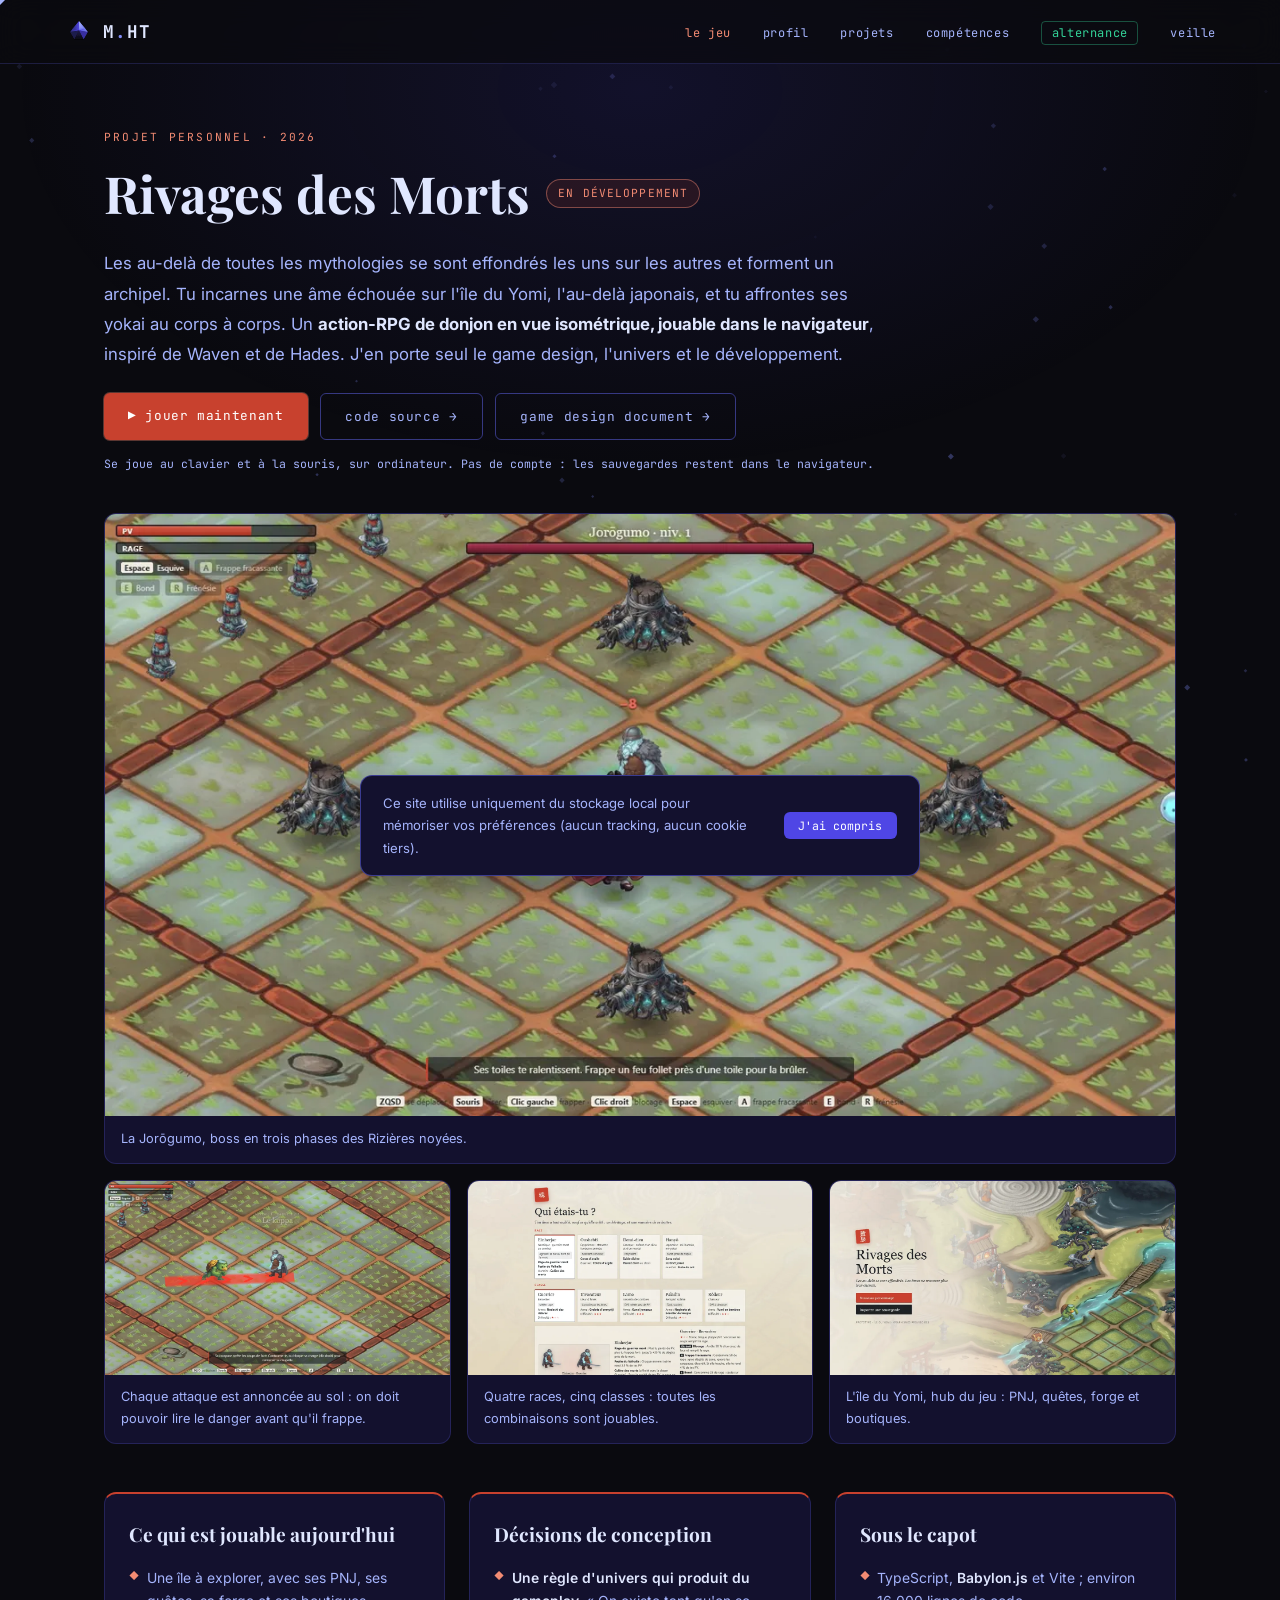
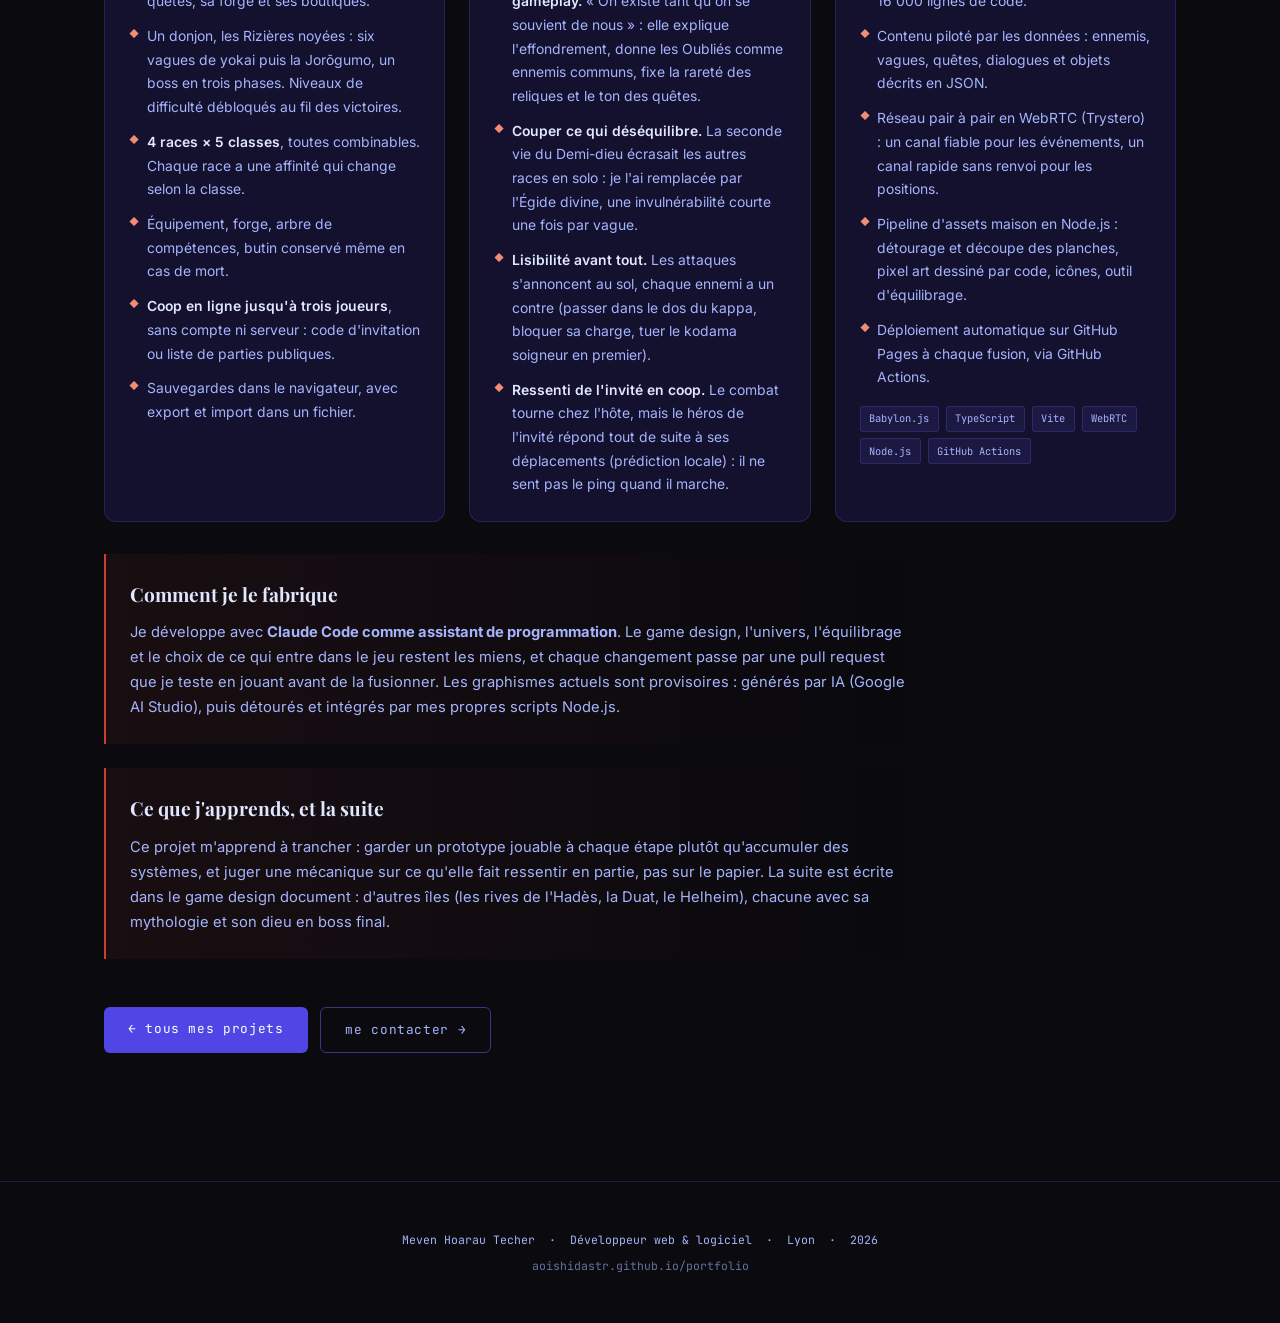
==== rivages.html @ a1e39b10 "design: retour au design d'origine, projets à égalité, page dédiée au jeu - Restauration du thème in" ====
<!DOCTYPE html>
<html lang="fr">
<head>
  <meta charset="UTF-8">
  <meta name="viewport" content="width=device-width, initial-scale=1.0">
  <title>Rivages des Morts — Meven Hoarau Techer</title>
  <meta name="description" content="Rivages des Morts : action-RPG de donjon en vue isométrique, jouable dans le navigateur avec coop en ligne à trois. Game design, univers et développement par Meven Hoarau Techer (Babylon.js, TypeScript).">
  <meta name="theme-color" content="#0a0a0f">

  <!-- Open Graph / aperçu de partage -->
  <meta property="og:type" content="website">
  <meta property="og:locale" content="fr_FR">
  <meta property="og:site_name" content="Meven Hoarau Techer">
  <meta property="og:title" content="Rivages des Morts — action-RPG jouable dans le navigateur">
  <meta property="og:description" content="Action-RPG de donjon isométrique en Babylon.js, avec coop en ligne à trois. Jouable gratuitement dans le navigateur.">
  <meta property="og:url" content="https://aoishidastr.github.io/portfolio/rivages.html">
  <meta property="og:image" content="https://aoishidastr.github.io/portfolio/img/og-rivages.jpg">
  <meta property="og:image:width" content="1200">
  <meta property="og:image:height" content="630">
  <meta property="og:image:alt" content="Combat contre la Jorōgumo, boss de Rivages des Morts, dans une rizière en vue isométrique">
  <meta name="twitter:card" content="summary_large_image">

  <link rel="preconnect" href="https://fonts.googleapis.com">
  <link rel="preconnect" href="https://fonts.gstatic.com" crossorigin>
  <link href="https://fonts.googleapis.com/css2?family=Playfair+Display:wght@700;900&family=Inter:wght@300;400;500;600&family=JetBrains+Mono:wght@400;700&display=swap" rel="stylesheet">
  <link rel="stylesheet" href="style.css">
</head>
<body>

  <a class="skip-link" href="#main">Aller au contenu</a>

  <!-- ── Curseur personnalisé ── -->
  <div class="cursor" id="cursor" aria-hidden="true"></div>
  <div class="cursor-halo" id="cursor-halo" aria-hidden="true"></div>

  <!-- ── Canvas particules ── -->
  <canvas id="canvas-bg" aria-hidden="true"></canvas>

  <!-- ── Lumière ambiante scroll ── -->
  <div class="ambient-light" id="ambient-light" aria-hidden="true"></div>

  <!-- ── Barre de progression ── -->
  <div class="progress-bar" id="progress-bar" role="progressbar" aria-label="Progression de lecture" aria-valuenow="0" aria-valuemin="0" aria-valuemax="100"></div>

  <!-- ── Navigation principale ── -->
  <header class="nav" id="nav">
    <a class="nav-logo" href="index.html#hero" aria-label="Accueil — Meven Hoarau Techer">
      <span class="nav-logo-gem">
        <svg id="nav-gem-svg" viewBox="0 0 200 200" aria-hidden="true">
          <defs>
            <linearGradient id="ngT" x1="0" y1="0" x2="0" y2="1"><stop offset="0%" stop-color="#a5b4fc"/><stop offset="100%" stop-color="#6366f1"/></linearGradient>
            <linearGradient id="ngL" x1="0" y1="0" x2="1" y2="0"><stop offset="0%" stop-color="#312e81"/><stop offset="100%" stop-color="#4f46e5"/></linearGradient>
            <linearGradient id="ngR" x1="0" y1="0" x2="1" y2="0"><stop offset="0%" stop-color="#4f46e5"/><stop offset="100%" stop-color="#818cf8"/></linearGradient>
            <linearGradient id="ngB" x1="0" y1="0" x2="0" y2="1"><stop offset="0%" stop-color="#1e1b4b"/><stop offset="100%" stop-color="#0a0a0f"/></linearGradient>
            <filter id="ngGlow"><feGaussianBlur stdDeviation="5" result="b"/><feMerge><feMergeNode in="b"/><feMergeNode in="SourceGraphic"/></feMerge></filter>
          </defs>
          <!-- particules d'éclat au clic -->
          <g id="nav-gem-burst" opacity="0"></g>
          <!-- gemme (Crystal Gem — option D) -->
          <g id="nav-gem" filter="url(#ngGlow)" style="transform-origin:100px 100px">
            <polygon points="100,28 142,78 100,90"   fill="url(#ngT)" opacity="0.95"/>
            <polygon points="100,28  58,78 100,90"   fill="url(#ngL)" opacity="0.9"/>
            <polygon points="142,78 158,100 100,90"  fill="url(#ngR)" opacity="0.85"/>
            <polygon points=" 58,78  42,100 100,90"  fill="url(#ngL)" opacity="0.8"/>
            <polygon points="100,90 158,100 130,148" fill="#3730a3" opacity="0.9"/>
            <polygon points="100,90  42,100  70,148" fill="#1e1b4b" opacity="0.9"/>
            <polygon points="100,90 130,148  70,148" fill="url(#ngB)"/>
            <polygon points="100,38 130,72 100,80"   fill="rgba(255,255,255,.12)"/>
          </g>
        </svg>
      </span>
      <span class="nav-logo-text">M<span>.</span>HT</span>
    </a>
    <ul class="nav-links">
      <li class="nav-keep-sm"><a class="nav-game" href="rivages.html" aria-current="page">le jeu</a></li>
      <li><a href="index.html#presentation">profil</a></li>
      <li class="nav-keep-sm"><a href="index.html#projets">projets</a></li>
      <li><a href="index.html#competences">compétences</a></li>
      <li class="nav-keep-sm"><a class="nav-cta" href="index.html#contact">alternance</a></li>
      <li><a href="veille.html">veille</a></li>
    </ul>
  </header>

  <main id="main">

    <section class="section fade-in" id="jeu" aria-labelledby="rivages-title">
      <div class="chapter-eyebrow chapter-eyebrow--torii">Projet personnel · 2026</div>
      <div class="rivages-head">
        <h1 class="section-title" id="rivages-title">Rivages des Morts</h1>
        <span class="status-badge">en développement</span>
      </div>
      <p class="rivages-pitch">
        Les au-delà de toutes les mythologies se sont effondrés les uns sur les autres et forment un archipel.
        Tu incarnes une âme échouée sur l'île du Yomi, l'au-delà japonais, et tu affrontes ses yokai
        au corps à corps. Un <strong>action-RPG de donjon en vue isométrique, jouable dans le navigateur</strong>,
        inspiré de Waven et de Hades. J'en porte seul le game design, l'univers et le développement.
      </p>

      <div class="rivages-actions">
        <a class="btn-game" href="https://aoishidastr.github.io/rivages-des-morts/" target="_blank" rel="noopener">▶ jouer maintenant<span class="sr-only"> (nouvel onglet)</span></a>
        <a class="btn-secondary" href="https://github.com/AoiShidaStr/rivages-des-morts" target="_blank" rel="noopener">code source →<span class="sr-only"> (nouvel onglet)</span></a>
        <a class="btn-secondary" href="https://github.com/AoiShidaStr/rivages-des-morts/blob/main/docs/Rivages%20des%20Morts%20%E2%80%94%20Game%20Design%20Document.md" target="_blank" rel="noopener">game design document →<span class="sr-only"> (nouvel onglet)</span></a>
      </div>
      <p class="rivages-note">Se joue au clavier et à la souris, sur ordinateur. Pas de compte : les sauvegardes restent dans le navigateur.</p>

      <div class="rivages-gallery">
        <figure class="shot shot--wide">
          <img src="img/rivages/jorogumo.webp" width="1200" height="675" loading="lazy"
               alt="Combat en vue isométrique dans une rizière : un guerrier nordique et une invocation font face à la Jorōgumo, femme-araignée en kimono rouge, entourée de souches maudites. En haut, la barre de vie du boss.">
          <figcaption>La Jorōgumo, boss en trois phases des Rizières noyées.</figcaption>
        </figure>
        <figure class="shot">
          <img src="img/rivages/kappa.webp" width="1200" height="675" loading="lazy"
               alt="Un kappa, yokai-tortue vert, charge le héros. Une bande rouge au sol annonce la trajectoire de la charge, et un conseil s'affiche en bas de l'écran.">
          <figcaption>Chaque attaque est annoncée au sol : on doit pouvoir lire le danger avant qu'il frappe.</figcaption>
        </figure>
        <figure class="shot">
          <img src="img/rivages/creation.webp" width="1200" height="675" loading="lazy"
               alt="Écran « Qui étais-tu ? » de création du héros : quatre cartes de race (Einherjar, Oushebti, Demi-dieu, Hanyō) et cinq cartes de classe (Guerrier, Invocateur, Lame, Paladin, Rôdeur).">
          <figcaption>Quatre races, cinq classes : toutes les combinaisons sont jouables.</figcaption>
        </figure>
        <figure class="shot">
          <img src="img/rivages/titre.webp" width="1200" height="675" loading="lazy"
               alt="Écran titre de Rivages des Morts, devant la carte peinte de l'île du Yomi : forge, arbres, rizières et un kappa près d'une rivière.">
          <figcaption>L'île du Yomi, hub du jeu : PNJ, quêtes, forge et boutiques.</figcaption>
        </figure>
      </div>

      <div class="rivages-grid">
        <article class="rivages-col">
          <h3>Ce qui est jouable aujourd'hui</h3>
          <ul class="rivages-list">
            <li>Une île à explorer, avec ses PNJ, ses quêtes, sa forge et ses boutiques.</li>
            <li>Un donjon, les Rizières noyées : six vagues de yokai puis la Jorōgumo, un boss en trois phases. Niveaux de difficulté débloqués au fil des victoires.</li>
            <li><strong>4 races × 5 classes</strong>, toutes combinables. Chaque race a une affinité qui change selon la classe.</li>
            <li>Équipement, forge, arbre de compétences, butin conservé même en cas de mort.</li>
            <li><strong>Coop en ligne jusqu'à trois joueurs</strong>, sans compte ni serveur : code d'invitation ou liste de parties publiques.</li>
            <li>Sauvegardes dans le navigateur, avec export et import dans un fichier.</li>
          </ul>
        </article>

        <article class="rivages-col">
          <h3>Décisions de conception</h3>
          <ul class="rivages-list">
            <li><strong>Une règle d'univers qui produit du gameplay.</strong> « On existe tant qu'on se souvient de nous » : elle explique l'effondrement, donne les Oubliés comme ennemis communs, fixe la rareté des reliques et le ton des quêtes.</li>
            <li><strong>Couper ce qui déséquilibre.</strong> La seconde vie du Demi-dieu écrasait les autres races en solo : je l'ai remplacée par l'Égide divine, une invulnérabilité courte une fois par vague.</li>
            <li><strong>Lisibilité avant tout.</strong> Les attaques s'annoncent au sol, chaque ennemi a un contre (passer dans le dos du kappa, bloquer sa charge, tuer le kodama soigneur en premier).</li>
            <li><strong>Ressenti de l'invité en coop.</strong> Le combat tourne chez l'hôte, mais le héros de l'invité répond tout de suite à ses déplacements (prédiction locale) : il ne sent pas le ping quand il marche.</li>
          </ul>
        </article>

        <article class="rivages-col">
          <h3>Sous le capot</h3>
          <ul class="rivages-list">
            <li>TypeScript, <strong>Babylon.js</strong> et Vite ; environ 16 000 lignes de code.</li>
            <li>Contenu piloté par les données : ennemis, vagues, quêtes, dialogues et objets décrits en JSON.</li>
            <li>Réseau pair à pair en WebRTC (Trystero) : un canal fiable pour les événements, un canal rapide sans renvoi pour les positions.</li>
            <li>Pipeline d'assets maison en Node.js : détourage et découpe des planches, pixel art dessiné par code, icônes, outil d'équilibrage.</li>
            <li>Déploiement automatique sur GitHub Pages à chaque fusion, via GitHub Actions.</li>
          </ul>
          <ul class="project-tags">
            <li>Babylon.js</li><li>TypeScript</li><li>Vite</li><li>WebRTC</li><li>Node.js</li><li>GitHub Actions</li>
          </ul>
        </article>
      </div>

      <div class="rivages-next">
        <h3>Comment je le fabrique</h3>
        <p>
          Je développe avec <strong>Claude Code comme assistant de programmation</strong>. Le game design, l'univers,
          l'équilibrage et le choix de ce qui entre dans le jeu restent les miens, et chaque changement passe par une
          pull request que je teste en jouant avant de la fusionner. Les graphismes actuels sont provisoires : générés
          par IA (Google AI Studio), puis détourés et intégrés par mes propres scripts Node.js.
        </p>
      </div>

      <div class="rivages-next">
        <h3>Ce que j'apprends, et la suite</h3>
        <p>
          Ce projet m'apprend à trancher : garder un prototype jouable à chaque étape plutôt qu'accumuler
          des systèmes, et juger une mécanique sur ce qu'elle fait ressentir en partie, pas sur le papier.
          La suite est écrite dans le game design document : d'autres îles (les rives de l'Hadès, la Duat, le Helheim),
          chacune avec sa mythologie et son dieu en boss final.
        </p>
      </div>

      <div class="rivages-actions rivages-actions--end">
        <a class="btn-primary" href="index.html#projets">← tous mes projets</a>
        <a class="btn-secondary" href="index.html#contact">me contacter →</a>
      </div>
    </section>

  </main>

  <footer class="footer">
    <span>Meven Hoarau Techer &nbsp;·&nbsp; Développeur web &amp; logiciel &nbsp;·&nbsp; Lyon &nbsp;·&nbsp; 2026</span>
    <a href="https://aoishidastr.github.io/portfolio" style="color:inherit;opacity:.6">aoishidastr.github.io/portfolio</a>
  </footer>

  <!-- ── Bannière RGPD ── -->
  <div class="rgpd-banner" id="rgpd-banner" role="region" aria-label="Politique de confidentialité">
    <p>Ce site utilise uniquement du stockage local pour mémoriser vos préférences (aucun tracking, aucun cookie tiers).</p>
    <button class="rgpd-close" id="rgpd-close">J'ai compris</button>
  </div>

  <script src="script.js"></script>
</body>
</html>
---- style.css ----
/* ================================================================
   PORTFOLIO — MEVEN HOARAU TECHER
   Thème : Isométrique / Low-poly — v3 (final)
   ================================================================ */

/* ================================================================
   1. DESIGN TOKENS
   ================================================================ */
:root {
  --bg:          #0a0a0f;
  --surface:     #1e1b4b;
  --surface-2:   #13112e;
  --indigo:      #4f46e5;
  --indigo-lt:   #a5b4fc;
  --indigo-dim:  #3730a3;
  --text:        #e0e7ff;
  --text-muted:  #a5b4fc;
  --border:      rgba(99, 102, 241, 0.22);
  --border-glow: rgba(99, 102, 241, 0.5);

  /* Accent « torii » repris de Rivages des Morts */
  --torii:       #c8412e;   /* fonds de bouton (texte blanc : 5,1:1) */
  --torii-dim:   #a8392a;
  --torii-lt:    #f28b73;   /* texte sur fond sombre (7:1) */
  --torii-glow:  rgba(242, 139, 115, 0.35);

  --font-display: 'Playfair Display', Georgia, serif;
  --font-body:    'Inter', system-ui, sans-serif;
  --font-mono:    'JetBrains Mono', 'Cascadia Code', 'Fira Code', monospace;

  --ease-out:  cubic-bezier(.22, 1, .36, 1);
  --ease-in:   cubic-bezier(.64, 0, .78, 0);

  --nav-h: 64px;

  /* ── Tokens étendus (issus du Design System Claude) ───────────── */
  /* Nuances indigo complémentaires */
  --indigo-400: #818cf8;   /* particules, accent médian */
  --indigo-900: #312e81;   /* face sombre des cubes iso */

  /* Ombres — toujours teintées indigo (sauf modal) */
  --shadow-card-hover: 0 16px 48px rgba(79, 70, 229, 0.20);
  --shadow-card-lg:    0 20px 48px rgba(79, 70, 229, 0.22);
  --shadow-btn:        0 8px 24px rgba(79, 70, 229, 0.40);
  --shadow-modal:      0 8px 32px rgba(0, 0, 0, 0.40);

  /* Échelle typographique */
  --text-hero:    clamp(2.8rem, 6vw, 5rem);
  --text-h1:      clamp(2rem, 5vw, 3.2rem);
  --text-body:    clamp(15px, 1.6vw, 17px);
  --text-mono-sm: 0.8rem;
  --text-mono-xs: 0.75rem;

  /* Graisses */
  --fw-light: 300;  --fw-regular: 400;  --fw-medium: 500;
  --fw-semibold: 600;  --fw-bold: 700;  --fw-black: 900;

  /* Interlignage & interlettrage */
  --leading-tight: 1.05;  --leading-snug: 1.2;  --leading-normal: 1.7;
  --tracking-wide: 0.05em;  --tracking-wider: 0.1em;  --tracking-widest: 0.2em;

  /* Rayons de bordure */
  --radius-sm:  3px;   --radius-md:  4px;   --radius-lg:  6px;
  --radius-xl:  12px;  --radius-2xl: 14px;  --radius-3xl: 16px;  --radius-4xl: 18px;
  --radius-full: 9999px;

  /* Couleurs d'accent par projet (faces de cubes iso) */
  --color-project-indigo-a: #6366f1;  --color-project-indigo-b: #4f46e5;
  --color-project-violet-a: #a78bfa;  --color-project-violet-b: #7c3aed;
  --color-project-cyan-a:   #67e8f9;  --color-project-cyan-b:   #0891b2;
  --color-project-pink-a:   #f9a8d4;  --color-project-pink-b:   #db2777;
  --color-project-green-a:  #34d399;  --color-project-green-b:  #059669;
}

/* ================================================================
   2. RESET & BASE
   ================================================================ */
*, *::before, *::after { box-sizing: border-box; margin: 0; padding: 0; }

html { scroll-behavior: smooth; }

body {
  background: var(--bg);
  color: var(--text);
  font-family: var(--font-body);
  font-size: clamp(15px, 1.6vw, 17px);
  line-height: 1.7;
  overflow-x: hidden;
}
@media (hover: hover) and (pointer: fine) {
  body, .btn-fiche, .rgpd-close { cursor: none; }
}
@media (hover: none), (pointer: coarse) {
  .cursor, .cursor-halo { display: none; }
}

a { color: var(--indigo-lt); text-decoration: none; transition: opacity .2s; }
a:hover { opacity: .75; }

/* ================================================================
   3. CANVAS & AMBIENT
   ================================================================ */
#canvas-bg {
  position: fixed;
  inset: 0;
  pointer-events: none;
  z-index: 0;
}

.ambient-light {
  position: fixed;
  inset: 0;
  pointer-events: none;
  z-index: 0;
  background: radial-gradient(ellipse 70% 60% at 50% 10%, rgba(79,70,229,.12) 0%, transparent 70%);
  transition: background 1s ease;
}

/* ================================================================
   4. CURSEUR PERSONNALISÉ
   ================================================================ */
.cursor {
  position: fixed;
  width: 10px;
  height: 10px;
  background: var(--indigo-lt);
  clip-path: polygon(50% 0%, 100% 50%, 50% 100%, 0% 50%);
  pointer-events: none;
  z-index: 9999;
  transform: translate(-50%, -50%);
  transition: transform .1s var(--ease-out), opacity .2s;
}

.cursor-halo {
  position: fixed;
  width: 36px;
  height: 36px;
  border: 1.5px solid rgba(165, 180, 252, 0.4);
  border-radius: 50%;
  pointer-events: none;
  z-index: 9998;
  transform: translate(-50%, -50%);
}

body:hover .cursor { opacity: 1; }

/* ================================================================
   5. BARRE DE PROGRESSION
   ================================================================ */
.progress-bar {
  position: fixed;
  top: 0;
  left: 0;
  height: 2px;
  width: 0%;
  background: linear-gradient(90deg, var(--indigo), var(--indigo-lt));
  z-index: 1000;
  transition: width .1s linear;
}

/* ================================================================
   6. NAVIGATION PRINCIPALE
   ================================================================ */
.nav {
  position: fixed;
  top: 0;
  left: 0;
  right: 0;
  height: var(--nav-h);
  display: flex;
  align-items: center;
  justify-content: space-between;
  padding: 0 clamp(1.5rem, 5vw, 4rem);
  z-index: 100;
  backdrop-filter: blur(12px);
  -webkit-backdrop-filter: blur(12px);
  background: rgba(10, 10, 15, 0.7);
  border-bottom: 1px solid var(--border);
  transition: background .3s, border-color .3s;
}

.nav.scrolled {
  background: rgba(10, 10, 15, 0.92);
  border-color: var(--border-glow);
}

.nav-logo {
  display: flex;
  align-items: center;
  gap: .55rem;
  color: var(--text);
}
.nav-logo:hover { opacity: 1; }

.nav-logo-gem {
  width: 30px;
  height: 30px;
  flex: 0 0 auto;
  display: block;
}
.nav-logo-gem svg {
  width: 100%;
  height: 100%;
  overflow: visible;       /* la gemme peut flotter/sortir du cadre */
  cursor: none;
}

.nav-logo-text {
  font-family: var(--font-mono);
  font-size: 1.1rem;
  font-weight: var(--fw-bold);
  letter-spacing: 1px;
}
.nav-logo-text span { color: var(--indigo-400); }

.nav-links {
  display: flex;
  gap: 2rem;
  list-style: none;
}

.nav-links a {
  font-family: var(--font-mono);
  font-size: .75rem;
  color: var(--text-muted);
  letter-spacing: .05em;
  text-transform: lowercase;
  transition: color .2s;
}
.nav-links a:hover { color: var(--text); opacity: 1; }

.nav-link-highlight {
  color: var(--indigo-lt) !important;
  border: 1px solid var(--border);
  padding: .2rem .6rem;
  border-radius: 4px;
}

/* ================================================================
   7. DOT-NAV (droite)
   ================================================================ */
.dot-nav {
  position: fixed;
  right: 1.5rem;
  top: 50%;
  transform: translateY(-50%);
  display: flex;
  flex-direction: column;
  gap: .75rem;
  z-index: 90;
}

.dot-nav-item {
  position: relative;
  display: flex;
  align-items: center;
  justify-content: flex-end;
}

.dot-nav-item .dot {
  display: block;
  width: 7px;
  height: 7px;
  border-radius: 50%;
  background: rgba(165, 180, 252, 0.3);
  border: 1px solid rgba(165, 180, 252, 0.4);
  transition: background .3s, transform .3s;
}

.dot-nav-item.active .dot,
.dot-nav-item:hover .dot {
  background: var(--indigo-lt);
  transform: scale(1.4);
}

.dot-nav-item::before {
  content: attr(data-label);
  font-family: var(--font-mono);
  font-size: .65rem;
  color: var(--text-muted);
  white-space: nowrap;
  margin-right: .6rem;
  opacity: 0;
  transform: translateX(4px);
  transition: opacity .2s, transform .2s;
  pointer-events: none;
}
.dot-nav-item:hover::before {
  opacity: 1;
  transform: translateX(0);
}

/* ================================================================
   8. SECTION BASE & CHAPITRE
   ================================================================ */
.section {
  position: relative;
  z-index: 1;
  max-width: 1200px;
  margin: 0 auto;
  padding: clamp(4rem, 10vw, 8rem) clamp(1.5rem, 5vw, 4rem);
}

.chapter-eyebrow {
  font-family: var(--font-mono);
  font-size: .7rem;
  letter-spacing: .2em;
  text-transform: uppercase;
  color: var(--indigo-400);
  margin-bottom: 1rem;
}

.section-title {
  font-family: var(--font-display);
  font-size: clamp(2rem, 5vw, 3.2rem);
  font-weight: 700;
  color: var(--text);
  margin-bottom: 1.5rem;
  line-height: 1.2;
}

.section-intro {
  color: var(--text-muted);
  max-width: 55ch;
  margin-bottom: 3rem;
  font-size: 1rem;
}

.section-intro-link {
  display: inline-block;
  margin-top: .5rem;
  color: var(--indigo-lt);
  font-family: var(--font-mono);
  font-size: .8rem;
}

/* ================================================================
   9. FADE-IN (IntersectionObserver)
   ================================================================ */
.fade-in {
  opacity: 0;
  transform: translateY(28px);
  transition: opacity .7s var(--ease-out), transform .7s var(--ease-out);
}
.fade-in.visible {
  opacity: 1;
  transform: none;
}
.fade-in[data-delay="1"] { transition-delay: .1s; }
.fade-in[data-delay="2"] { transition-delay: .2s; }
.fade-in[data-delay="3"] { transition-delay: .3s; }
.fade-in[data-delay="4"] { transition-delay: .4s; }
.fade-in[data-delay="5"] { transition-delay: .5s; }

/* ================================================================
   10. HERO
   ================================================================ */
.hero {
  position: relative;
  z-index: 1;
  min-height: 100svh;
  display: grid;
  grid-template-columns: 1fr 1fr;
  align-items: center;
  gap: 2rem;
  max-width: 1200px;
  margin: 0 auto;
  padding: calc(var(--nav-h) + 2rem) clamp(1.5rem, 5vw, 4rem) 4rem;
}

.hero-iso { display: flex; align-items: center; justify-content: center; }

.iso-svg {
  width: 100%;
  max-width: 560px;
  filter: drop-shadow(0 0 40px rgba(99,102,241,.3));
}

/* SVG animations */
.iso-center-cube { animation: float 5s ease-in-out infinite; }
.iso-cube        { animation: float 5s ease-in-out infinite; }
.sat-java        { animation: float 5.3s ease-in-out infinite .3s; }
.sat-python      { animation: float 4.8s ease-in-out infinite .6s; }
.sat-docker      { animation: float 5.1s ease-in-out infinite .9s; }
.sat-sql         { animation: float 4.6s ease-in-out infinite 1.2s; }
.sat-git         { animation: float 5.4s ease-in-out infinite 1.5s; }
.sat-js          { animation: float 4.9s ease-in-out infinite 1.8s; }
.sat-html        { animation: float 5.2s ease-in-out infinite 2.1s; }

@keyframes float {
  0%, 100% { transform: translateY(0); }
  50%       { transform: translateY(-8px); }
}

.dash-line { animation: dash 3s linear infinite; }
@keyframes dash {
  to { stroke-dashoffset: -20; }
}

.hero-content { display: flex; flex-direction: column; gap: 1.25rem; }

.hero-badge {
  font-family: var(--font-mono);
  font-size: .7rem;
  letter-spacing: .2em;
  color: var(--indigo-400);
  text-transform: uppercase;
}

.hero-name {
  font-family: var(--font-display);
  font-size: clamp(2.8rem, 6vw, 5rem);
  font-weight: 900;
  line-height: 1.05;
  color: var(--text);
}
.hero-name span { color: var(--indigo-lt); }

.hero-sub {
  font-family: var(--font-mono);
  font-size: .8rem;
  color: var(--text-muted);
  letter-spacing: .05em;
}

.hero-desc {
  color: var(--text-muted);
  max-width: 42ch;
  font-size: .95rem;
}

.hero-actions {
  display: flex;
  gap: 1rem;
  flex-wrap: wrap;
  margin-top: .5rem;
}

.btn-primary {
  font-family: var(--font-mono);
  font-size: .8rem;
  padding: .7rem 1.5rem;
  background: var(--indigo);
  color: #fff;
  border-radius: 6px;
  transition: background .2s, transform .2s, box-shadow .2s;
  letter-spacing: .05em;
}
.btn-primary:hover {
  background: var(--indigo-dim);
  transform: translateY(-2px);
  box-shadow: 0 8px 24px rgba(79,70,229,.4);
  opacity: 1;
}

.btn-secondary {
  font-family: var(--font-mono);
  font-size: .8rem;
  padding: .7rem 1.5rem;
  border: 1px solid var(--border-glow);
  color: var(--indigo-lt);
  border-radius: 6px;
  transition: border-color .2s, transform .2s, background .2s;
  letter-spacing: .05em;
}
.btn-secondary:hover {
  border-color: var(--indigo-lt);
  background: rgba(99,102,241,.1);
  transform: translateY(-2px);
  opacity: 1;
}

.hero-scroll-hint {
  display: flex;
  align-items: center;
  gap: .6rem;
  margin-top: 1.5rem;
  opacity: .4;
}
.scroll-line {
  display: block;
  width: 32px;
  height: 1px;
  background: var(--indigo-lt);
  animation: pulse-line 2s ease-in-out infinite;
}
.scroll-text {
  font-family: var(--font-mono);
  font-size: .65rem;
  letter-spacing: .15em;
  color: var(--text-muted);
}
@keyframes pulse-line {
  0%, 100% { transform: scaleX(1); opacity: .6; }
  50%       { transform: scaleX(1.4); opacity: 1; }
}

/* ================================================================
   11. PRÉSENTATION
   ================================================================ */
.presentation-layout {
  display: grid;
  grid-template-columns: 1fr 1fr;
  gap: 4rem;
  align-items: start;
}

.bio-text {
  color: var(--text-muted);
  font-size: 1rem;
  line-height: 1.8;
  margin-bottom: 2rem;
}
.bio-text strong { color: var(--text); }

/* Langues */
.lang-badges { display: flex; flex-direction: column; gap: 1rem; }
.lang-badge { display: flex; flex-direction: column; gap: .3rem; }
.lang-name { font-family: var(--font-mono); font-size: .8rem; color: var(--text); }
.lang-level { font-size: .75rem; color: var(--text-muted); }
.lang-bar {
  height: 3px;
  background: rgba(99,102,241,.15);
  border-radius: 2px;
  overflow: hidden;
}
.lang-fill {
  height: 100%;
  width: var(--w, 0%);
  background: linear-gradient(90deg, var(--indigo), var(--indigo-lt));
  border-radius: 2px;
  transition: width 1s var(--ease-out) .5s;
}

/* Timeline */
.timeline-title {
  font-family: var(--font-display);
  font-size: 1.2rem;
  margin-bottom: 2rem;
  color: var(--text);
}

.timeline {
  list-style: none;
  position: relative;
  padding-left: 1.5rem;
}
.timeline::before {
  content: '';
  position: absolute;
  left: 5px;
  top: 0;
  bottom: 0;
  width: 1px;
  background: var(--border);
}

.timeline-item {
  position: relative;
  padding-bottom: 2rem;
  padding-left: 1rem;
}
.timeline-item:last-child { padding-bottom: 0; }

.tl-marker {
  position: absolute;
  left: -1.45rem;
  top: .4rem;
  width: 9px;
  height: 9px;
  background: var(--indigo);
  clip-path: polygon(50% 0%, 100% 50%, 50% 100%, 0% 50%);
  transition: transform .2s;
}
.timeline-item:hover .tl-marker { transform: scale(1.4); }
.timeline-item--future .tl-marker { background: transparent; border: 1px solid var(--indigo); clip-path: none; border-radius: 50%; }

.tl-date {
  font-family: var(--font-mono);
  font-size: .7rem;
  color: var(--indigo-400);
  letter-spacing: .05em;
  display: block;
  margin-bottom: .2rem;
}
.tl-content h4 {
  font-size: .95rem;
  font-weight: 600;
  color: var(--text);
  margin-bottom: .15rem;
}
.tl-content p { font-size: .85rem; color: var(--text-muted); }
.timeline-item--future .tl-content h4,
.timeline-item--future .tl-content p { opacity: .6; }

/* ================================================================
   12. STAGES
   ================================================================ */
.stages-grid {
  display: grid;
  grid-template-columns: 1fr 1fr;
  gap: 2rem;
}

.stage-card {
  background: var(--surface-2);
  border: 1px solid var(--border);
  border-radius: 16px;
  overflow: hidden;
  transition: border-color .3s, transform .3s, box-shadow .3s;
}
.stage-card:hover {
  border-color: var(--border-glow);
  transform: translateY(-4px);
  box-shadow: 0 16px 48px rgba(79,70,229,.2);
}
.stage-card--accent { border-color: rgba(99,102,241,.4); }

.stage-card-header {
  display: flex;
  gap: 1.2rem;
  align-items: flex-start;
  padding: 1.5rem 1.5rem 1.2rem;
  background: rgba(99,102,241,.06);
  border-bottom: 1px solid var(--border);
}

.stage-number {
  font-family: var(--font-mono);
  font-size: 2rem;
  font-weight: 700;
  color: var(--border-glow);
  line-height: 1;
  min-width: 2rem;
}

.stage-company {
  font-family: var(--font-display);
  font-size: 1.3rem;
  color: var(--text);
  margin-bottom: .3rem;
}
.stage-period {
  font-family: var(--font-mono);
  font-size: .72rem;
  color: var(--indigo-lt);
  margin-bottom: .2rem;
}
.stage-location { font-size: .8rem; color: var(--text-muted); }

.stage-card-body { padding: 1.5rem; }

.stage-mission h4 {
  font-family: var(--font-mono);
  font-size: .72rem;
  text-transform: uppercase;
  letter-spacing: .1em;
  color: var(--indigo-400);
  margin-bottom: .4rem;
}
.stage-mission p { font-size: .9rem; color: var(--text-muted); margin-bottom: 1rem; }
.stage-mission strong { color: var(--text); }

.stage-tasks {
  list-style: none;
  margin-bottom: 1.2rem;
}
.stage-tasks li {
  font-size: .83rem;
  color: var(--text-muted);
  padding: .3rem 0;
  padding-left: 1.2rem;
  position: relative;
}
.stage-tasks li::before {
  content: '›';
  position: absolute;
  left: 0;
  color: var(--indigo-400);
}

.stage-tags {
  display: flex;
  flex-wrap: wrap;
  gap: .4rem;
  margin-bottom: 1rem;
}
.stage-tags span {
  font-family: var(--font-mono);
  font-size: .68rem;
  padding: .2rem .6rem;
  background: rgba(99,102,241,.12);
  border: 1px solid var(--border);
  border-radius: 4px;
  color: var(--indigo-lt);
}

.stage-comp { display: flex; gap: .4rem; }

/* ================================================================
   13. PROJETS
   ================================================================ */
.projects-grid {
  display: grid;
  grid-template-columns: repeat(auto-fill, minmax(320px, 1fr));
  gap: 1.5rem;
}

.iso-block-card {
  background: var(--surface-2);
  border: 1px solid var(--border);
  border-radius: 14px;
  overflow: hidden;
  transition: border-color .3s, transform .35s var(--ease-out), box-shadow .35s;
  display: flex;
  flex-direction: column;
}
.iso-block-card:hover {
  border-color: var(--border-glow);
  transform: translateY(-6px);
  box-shadow: 0 20px 48px rgba(79,70,229,.22);
}

/* Cube CSS isométrique */
.iso-block {
  position: relative;
  height: 64px;
  margin: 1.5rem 1.5rem .5rem;
  perspective: 200px;
}
.iso-face {
  position: absolute;
  width: 36px;
  height: 36px;
}
.iso-face-top {
  background: linear-gradient(135deg, var(--top-a, #6366f1), var(--top-b, #4f46e5));
  clip-path: polygon(50% 0%, 100% 50%, 50% 100%, 0% 50%);
  top: 0; left: 50%; transform: translateX(-50%);
  animation: float 4s ease-in-out infinite;
}
.iso-face-left {
  background: linear-gradient(135deg, var(--left-a, #312e81), var(--left-b, #1e1b4b));
  clip-path: polygon(0 0, 50% 50%, 50% 100%, 0 50%);
  top: 18px; left: calc(50% - 18px);
  animation: float 4s ease-in-out infinite .3s;
}
.iso-face-right {
  background: linear-gradient(135deg, var(--right-a, #3730a3), var(--right-b, #4338ca));
  clip-path: polygon(50% 0%, 100% 0%, 100% 50%, 50% 100%);
  top: 18px; left: 50%;
  animation: float 4s ease-in-out infinite .6s;
}

.card-body { padding: .5rem 1.5rem 1.5rem; display: flex; flex-direction: column; flex: 1; gap: .6rem; }

.card-meta {
  display: flex;
  justify-content: space-between;
  align-items: center;
}
.card-type {
  font-family: var(--font-mono);
  font-size: .65rem;
  color: var(--text-muted);
}

.card-comp-badges { display: flex; gap: .3rem; }

.comp-badge {
  font-family: var(--font-mono);
  font-size: .6rem;
  padding: .15rem .45rem;
  background: rgba(99,102,241,.18);
  border: 1px solid var(--border);
  border-radius: 3px;
  color: var(--indigo-lt);
}

.project-name {
  font-family: var(--font-display);
  font-size: 1.3rem;
  color: var(--text);
}

.project-desc { font-size: .85rem; color: var(--text-muted); flex: 1; }

.project-tags {
  display: flex;
  flex-wrap: wrap;
  gap: .4rem;
  list-style: none;
}
.project-tags li {
  font-family: var(--font-mono);
  font-size: .65rem;
  padding: .2rem .55rem;
  background: rgba(99,102,241,.1);
  border: 1px solid var(--border);
  border-radius: 3px;
  color: var(--text-muted);
}

.card-actions {
  display: flex;
  gap: .8rem;
  align-items: center;
  flex-wrap: wrap;
  margin-top: .4rem;
}
.project-link {
  font-family: var(--font-mono);
  font-size: .72rem;
  color: var(--indigo-lt);
}
.btn-fiche {
  font-family: var(--font-mono);
  font-size: .72rem;
  padding: .35rem .8rem;
  background: transparent;
  border: 1px solid var(--border-glow);
  color: var(--indigo-lt);
  border-radius: 4px;
  transition: background .2s, border-color .2s;
}
.btn-fiche:hover {
  background: rgba(99,102,241,.15);
  border-color: var(--indigo-lt);
}

/* ================================================================
   14. RECHERCHE D'ALTERNANCE
   ================================================================ */
.hero-availability {
  display: flex;
  align-items: baseline;
  gap: .6rem;
  max-width: 46ch;
  padding: .85rem 1.1rem;
  font-size: .87rem;
  line-height: 1.55;
  color: var(--text-muted);
  background: rgba(52,211,153,.07);
  border: 1px solid rgba(52,211,153,.28);
  border-radius: 10px;
}
.hero-availability strong { color: #34d399; font-weight: 600; }

.avail-dot {
  flex: none;
  width: .5rem;
  height: .5rem;
  border-radius: 50%;
  background: #34d399;
  box-shadow: 0 0 0 0 rgba(52,211,153,.55);
  animation: avail-pulse 2.4s ease-out infinite;
  transform: translateY(-.1rem);
}
@keyframes avail-pulse {
  0%   { box-shadow: 0 0 0 0 rgba(52,211,153,.55); }
  70%  { box-shadow: 0 0 0 .5rem rgba(52,211,153,0); }
  100% { box-shadow: 0 0 0 0 rgba(52,211,153,0); }
}
@media (prefers-reduced-motion: reduce) {
  .avail-dot { animation: none; }
}

.nav-cta {
  color: #34d399 !important;
  border: 1px solid rgba(52,211,153,.35);
  padding: .2rem .6rem;
  border-radius: 4px;
  transition: background-color .2s, border-color .2s;
}
.nav-cta:hover {
  background: rgba(52,211,153,.12);
  border-color: rgba(52,211,153,.6);
}

.persp-block--primary {
  border-color: rgba(52,211,153,.3);
  background: linear-gradient(135deg, rgba(52,211,153,.07), var(--surface-2) 60%);
}
.persp-block--primary .persp-icon { color: #34d399; }
.persp-block--primary strong { color: #34d399; }

/* ================================================================
   15. VEILLE
   ================================================================ */
.veille-preview {
  display: flex;
  gap: 3rem;
  margin-bottom: 2.5rem;
  flex-wrap: wrap;
}
.veille-stat {
  display: flex;
  flex-direction: column;
  gap: .3rem;
}
.veille-number {
  font-family: var(--font-display);
  font-size: 3rem;
  font-weight: 700;
  color: var(--indigo-lt);
  line-height: 1;
}
.veille-label {
  font-family: var(--font-mono);
  font-size: .72rem;
  color: var(--text-muted);
  letter-spacing: .05em;
}

.veille-axes {
  display: flex;
  flex-direction: column;
  gap: .7rem;
  margin-bottom: 2.5rem;
}
.veille-axe {
  display: flex;
  align-items: center;
  gap: .75rem;
  font-size: .9rem;
  color: var(--text-muted);
}
.veille-axe-icon { color: var(--indigo-400); font-size: .8rem; }

.veille-cta { }

/* ================================================================
   16. PERSPECTIVES
   ================================================================ */
.perspectives-layout {
  display: flex;
  flex-direction: column;
  gap: 2rem;
}

.persp-block {
  display: flex;
  gap: 1.5rem;
  align-items: flex-start;
  padding: 2rem;
  background: var(--surface-2);
  border: 1px solid var(--border);
  border-radius: 14px;
  transition: border-color .3s, transform .3s;
}
.persp-block:hover {
  border-color: var(--border-glow);
  transform: translateX(6px);
}

.persp-icon {
  font-size: 1.5rem;
  color: var(--indigo-400);
  min-width: 2rem;
  margin-top: .1rem;
}

.persp-content h3 {
  font-family: var(--font-display);
  font-size: 1.2rem;
  color: var(--text);
  margin-bottom: .5rem;
}
.persp-content p { font-size: .9rem; color: var(--text-muted); }
.persp-content strong { color: var(--text); }

/* ================================================================
   17. DOCUMENTS
   ================================================================ */
.docs-grid {
  display: grid;
  grid-template-columns: repeat(auto-fill, minmax(280px, 1fr));
  gap: 1.2rem;
  margin-bottom: 3rem;
}

.doc-card {
  display: flex;
  align-items: center;
  gap: 1.2rem;
  padding: 1.2rem 1.5rem;
  background: var(--surface-2);
  border: 1px solid var(--border);
  border-radius: 12px;
  color: var(--text);
  transition: border-color .3s, transform .3s, box-shadow .3s;
}
.doc-card:hover {
  border-color: var(--border-glow);
  transform: translateY(-4px);
  box-shadow: 0 12px 32px rgba(79,70,229,.2);
  opacity: 1;
}

.doc-icon {
  font-size: 1.4rem;
  color: var(--indigo-lt);
  min-width: 1.5rem;
  text-align: center;
}

.doc-info h4 { font-size: .9rem; font-weight: 600; margin-bottom: .2rem; }
.doc-info p  { font-size: .78rem; color: var(--text-muted); }

.doc-format {
  font-family: var(--font-mono);
  font-size: .6rem;
  color: var(--indigo-400);
  border: 1px solid var(--border);
  padding: .15rem .4rem;
  border-radius: 3px;
  margin-left: auto;
  white-space: nowrap;
}

/* PIX block */
.results-block {
  margin-bottom: 1.5rem;
  padding: 1.8rem;
  background: var(--surface-2);
  border: 1px solid rgba(99,102,241,.4);
  border-radius: 14px;
}
.results-header {
  display: flex;
  align-items: center;
  gap: 1rem;
  flex-wrap: wrap;
  margin-bottom: 1.4rem;
}
.results-icon { font-size: 1.8rem; color: var(--indigo-lt); }
.results-title { flex: 1 1 14rem; }
.results-title h4 { font-size: 1rem; font-weight: 600; }
.results-sub {
  font-family: var(--font-mono);
  font-size: .72rem;
  color: var(--text-muted);
}
.results-avg { display: flex; flex-direction: column; align-items: flex-end; }
.results-avg-num {
  font-family: var(--font-display);
  font-size: 2rem;
  font-weight: 700;
  line-height: 1;
  color: var(--indigo-lt);
}
.results-avg-num span { font-size: .9rem; opacity: .55; }
.results-avg-label {
  font-family: var(--font-mono);
  font-size: .65rem;
  color: var(--text-muted);
  letter-spacing: .05em;
}

.results-grid {
  display: grid;
  grid-template-columns: repeat(auto-fit, minmax(270px, 1fr));
  gap: .5rem 1.5rem;
  list-style: none;
}
.res-row {
  display: flex;
  align-items: baseline;
  justify-content: space-between;
  gap: .75rem;
  padding: .5rem 0;
  border-bottom: 1px solid var(--border);
}
.res-label { font-size: .84rem; color: var(--text-muted); }
.res-note {
  flex: none;
  font-family: var(--font-mono);
  font-size: .95rem;
  font-weight: 700;
  color: var(--text);
}
.res-note span { font-size: .7rem; font-weight: 400; opacity: .5; }
.res-row--hi .res-label { color: var(--text); }
.res-row--hi .res-note { color: #34d399; }

.results-note {
  margin-top: 1.1rem;
  font-size: .76rem;
  line-height: 1.6;
  color: var(--text-muted);
  opacity: .8;
}

.pix-block {
  background: var(--surface-2);
  border: 1px solid rgba(99,102,241,.4);
  border-radius: 14px;
  padding: 1.8rem;
}
.pix-header {
  display: flex;
  align-items: center;
  gap: 1rem;
  margin-bottom: 1.2rem;
}
.pix-icon {
  font-size: 1.8rem;
  color: var(--indigo-lt);
}
.pix-header h4 { font-size: 1rem; font-weight: 600; }
.pix-sub { font-family: var(--font-mono); font-size: .72rem; color: var(--text-muted); }

.pix-score { display: flex; flex-direction: column; gap: .8rem; }
.pix-bar-wrap {
  height: 8px;
  background: rgba(99,102,241,.1);
  border-radius: 4px;
  overflow: hidden;
}
.pix-bar {
  height: 100%;
  width: var(--score, 0%);
  background: linear-gradient(90deg, var(--indigo), var(--indigo-lt));
  border-radius: 4px;
  transition: width 1.2s var(--ease-out) .6s;
}
.pix-details {
  display: flex;
  justify-content: space-between;
  align-items: center;
}
.pix-num {
  font-family: var(--font-mono);
  font-size: 1.1rem;
  color: var(--indigo-lt);
}
.pix-level {
  font-family: var(--font-mono);
  font-size: .72rem;
  color: var(--text-muted);
  padding: .2rem .6rem;
  border: 1px solid var(--border);
  border-radius: 4px;
}

/* ================================================================
   18. CONTACT
   ================================================================ */
.contact-grid {
  list-style: none;
  display: grid;
  grid-template-columns: repeat(auto-fill, minmax(240px, 1fr));
  gap: 1.2rem;
}

.contact-card {
  display: flex;
  align-items: center;
  gap: 1rem;
  padding: 1.4rem;
  background: var(--surface-2);
  border: 1px solid var(--border);
  border-radius: 12px;
  transition: border-color .3s, transform .3s;
}
.contact-card:hover {
  border-color: var(--border-glow);
  transform: translateY(-3px);
}

.contact-icon {
  font-family: var(--font-mono);
  font-size: 1rem;
  color: var(--indigo-400);
  min-width: 1.8rem;
  text-align: center;
}

.contact-info { display: flex; flex-direction: column; gap: .2rem; }
.contact-label {
  font-family: var(--font-mono);
  font-size: .65rem;
  color: var(--text-muted);
  text-transform: uppercase;
  letter-spacing: .1em;
}
.contact-info a, .contact-info span {
  font-size: .88rem;
  color: var(--text);
}
.contact-info a:hover { color: var(--indigo-lt); opacity: 1; }

/* ================================================================
   19. MODAL
   ================================================================ */
.modal-overlay {
  position: fixed;
  inset: 0;
  background: rgba(5, 4, 20, 0.88);
  backdrop-filter: blur(8px);
  z-index: 200;
  display: flex;
  align-items: center;
  justify-content: center;
  padding: 1.5rem;
  opacity: 0;
  visibility: hidden;
  pointer-events: none;
  transition: opacity .3s, visibility 0s linear .3s;
}
.modal-overlay.open {
  opacity: 1;
  visibility: visible;
  pointer-events: all;
  transition: opacity .3s;
}

.modal-card {
  position: relative;
  background: var(--surface-2);
  border: 1px solid var(--border-glow);
  border-radius: 18px;
  padding: 2.5rem;
  max-width: 680px;
  width: 100%;
  max-height: 90vh;
  overflow-y: auto;
  transform: translateY(16px) scale(.98);
  transition: transform .3s var(--ease-out);
}
.modal-overlay.open .modal-card {
  transform: none;
}

.modal-close {
  position: absolute;
  top: 1.2rem;
  right: 1.2rem;
  background: transparent;
  border: 1px solid var(--border);
  color: var(--text-muted);
  width: 32px;
  height: 32px;
  border-radius: 50%;
  cursor: none;
  font-size: .8rem;
  display: flex;
  align-items: center;
  justify-content: center;
  transition: border-color .2s, color .2s;
}
.modal-close:hover { border-color: var(--indigo-lt); color: var(--text); }

/* Modal content styles */
.modal-content .modal-type {
  font-family: var(--font-mono);
  font-size: .7rem;
  color: var(--indigo-400);
  text-transform: uppercase;
  letter-spacing: .1em;
  margin-bottom: .6rem;
}
.modal-content h2 {
  font-family: var(--font-display);
  font-size: 1.8rem;
  color: var(--text);
  margin-bottom: 1.5rem;
}
.modal-content h3 {
  font-family: var(--font-mono);
  font-size: .75rem;
  text-transform: uppercase;
  letter-spacing: .1em;
  color: var(--indigo-400);
  margin: 1.4rem 0 .5rem;
}
.modal-content p  { font-size: .9rem; color: var(--text-muted); }
.modal-content ul {
  list-style: none;
  display: flex;
  flex-direction: column;
  gap: .4rem;
}
.modal-content ul li {
  font-size: .85rem;
  color: var(--text-muted);
  padding-left: 1.2rem;
  position: relative;
}
.modal-content ul li::before { content: '›'; position: absolute; left: 0; color: var(--indigo-400); }
.modal-tags {
  display: flex;
  flex-wrap: wrap;
  gap: .4rem;
  margin-top: .6rem;
}
.modal-tag {
  font-family: var(--font-mono);
  font-size: .68rem;
  padding: .2rem .6rem;
  background: rgba(99,102,241,.12);
  border: 1px solid var(--border);
  border-radius: 3px;
  color: var(--indigo-lt);
}
.modal-github {
  display: inline-block;
  margin-top: 1.5rem;
  font-family: var(--font-mono);
  font-size: .78rem;
  color: var(--indigo-lt);
  border: 1px solid var(--border-glow);
  padding: .5rem 1.2rem;
  border-radius: 6px;
  transition: background .2s;
}
.modal-github:hover { background: rgba(99,102,241,.15); opacity: 1; }

/* ================================================================
   20. FOOTER
   ================================================================ */
.footer {
  position: relative;
  z-index: 1;
  text-align: center;
  padding: 3rem 2rem;
  border-top: 1px solid var(--border);
  font-family: var(--font-mono);
  font-size: .72rem;
  color: var(--text-muted);
  display: flex;
  flex-direction: column;
  gap: .4rem;
  align-items: center;
}

/* ================================================================
   21. RGPD BANNER
   ================================================================ */
.rgpd-banner {
  position: fixed;
  bottom: 1.5rem;
  left: 50%;
  transform: translateX(-50%) translateY(120px);
  max-width: 560px;
  width: calc(100% - 3rem);
  background: var(--surface-2);
  border: 1px solid var(--border-glow);
  border-radius: 12px;
  padding: 1rem 1.4rem;
  display: flex;
  align-items: center;
  justify-content: space-between;
  gap: 1.5rem;
  z-index: 150;
  box-shadow: 0 8px 32px rgba(0,0,0,.4);
  transition: transform .5s var(--ease-out);
}
.rgpd-banner.visible {
  transform: translateX(-50%) translateY(0);
}
.rgpd-banner p { font-size: .82rem; color: var(--text-muted); }
.rgpd-close {
  font-family: var(--font-mono);
  font-size: .72rem;
  white-space: nowrap;
  padding: .4rem .9rem;
  background: var(--indigo);
  color: #fff;
  border: none;
  border-radius: 6px;
  transition: background .2s;
}
.rgpd-close:hover { background: var(--indigo-dim); }

/* ================================================================
   21b. ACCESSIBILITÉ
   ================================================================ */
.sr-only {
  position: absolute !important;
  width: 1px; height: 1px;
  padding: 0; margin: -1px;
  overflow: hidden;
  clip: rect(0, 0, 0, 0);
  white-space: nowrap;
  border: 0;
}
.skip-link {
  position: fixed;
  top: .75rem;
  left: .75rem;
  z-index: 10000;
  padding: .6rem 1rem;
  background: var(--indigo);
  color: #fff;
  font-family: var(--font-mono);
  font-size: .8rem;
  border-radius: 6px;
  transform: translateY(-200%);
  transition: transform .2s;
}
.skip-link:focus { transform: none; opacity: 1; }

:where(a, button, [tabindex]):focus-visible {
  outline: 2px solid var(--indigo-lt);
  outline-offset: 3px;
  border-radius: 4px;
}
.btn-game:focus-visible { outline-color: var(--torii-lt); }

@media (prefers-reduced-motion: reduce) {
  *, *::before, *::after {
    animation-duration: .01ms !important;
    animation-iteration-count: 1 !important;
    transition-duration: .01ms !important;
    scroll-behavior: auto !important;
  }
  .fade-in { opacity: 1; transform: none; }
}

/* ================================================================
   21c. ACCENT JEU — bouton « jouer »
   ================================================================ */
.btn-game {
  font-family: var(--font-mono);
  font-size: .8rem;
  padding: .7rem 1.5rem;
  background: var(--torii);
  color: #fff;
  border-radius: 6px;
  letter-spacing: .05em;
  box-shadow: 0 0 0 1px rgba(242,139,115,.35);
  transition: background .2s, transform .2s, box-shadow .2s;
}
.btn-game:hover {
  background: var(--torii-dim);
  transform: translateY(-2px);
  box-shadow: 0 8px 24px var(--torii-glow);
  opacity: 1;
}
.nav-game { color: var(--torii-lt) !important; }

.hero-desc strong { color: var(--text); }

/* ================================================================
   21d. RIVAGES DES MORTS — projet phare
   ================================================================ */
#rivages { border-top: 1px solid rgba(242,139,115,.18); }

.chapter-eyebrow--torii { color: var(--torii-lt); }

.rivages-head {
  display: flex;
  align-items: center;
  flex-wrap: wrap;
  gap: .4rem 1rem;
  margin-bottom: 1.5rem;
}
.rivages-head .section-title { margin-bottom: 0; }

.status-badge {
  font-family: var(--font-mono);
  font-size: .7rem;
  letter-spacing: .1em;
  text-transform: uppercase;
  color: var(--torii-lt);
  border: 1px solid rgba(242,139,115,.45);
  background: rgba(200,65,46,.12);
  padding: .25rem .7rem;
  border-radius: var(--radius-full);
}

.rivages-pitch {
  color: var(--text-muted);
  max-width: 70ch;
  font-size: 1.05rem;
  line-height: 1.8;
  margin-bottom: 1.5rem;
}
.rivages-pitch strong { color: var(--text); }

.rivages-actions { display: flex; flex-wrap: wrap; gap: .8rem; }
.rivages-actions--end { margin-top: 3rem; }
.rivages-next + .rivages-next { margin-top: 1.5rem; }
.rivages-note {
  margin: .9rem 0 2.5rem;
  font-family: var(--font-mono);
  font-size: .72rem;
  color: var(--text-muted);
}

.rivages-gallery {
  display: grid;
  grid-template-columns: repeat(3, 1fr);
  gap: 1rem;
  margin-bottom: 3rem;
}
.shot {
  margin: 0;
  background: var(--surface-2);
  border: 1px solid var(--border);
  border-radius: 12px;
  overflow: hidden;
  display: flex;
  flex-direction: column;
}
.shot--wide { grid-column: 1 / -1; }
.shot img {
  display: block;
  width: 100%;
  height: auto;
  aspect-ratio: 16 / 9;
  object-fit: cover;
}
.shot figcaption {
  padding: .7rem 1rem .85rem;
  font-size: .8rem;
  color: var(--text-muted);
}

.rivages-grid {
  display: grid;
  grid-template-columns: repeat(3, 1fr);
  gap: 1.5rem;
  margin-bottom: 2rem;
}
.rivages-col {
  background: var(--surface-2);
  border: 1px solid var(--border);
  border-top: 2px solid var(--torii);
  border-radius: 12px;
  padding: 1.5rem;
  display: flex;
  flex-direction: column;
  gap: 1rem;
}
.rivages-col h3,
.rivages-next h3 {
  font-family: var(--font-display);
  font-size: 1.2rem;
  color: var(--text);
}
.rivages-list {
  list-style: none;
  display: flex;
  flex-direction: column;
  gap: .7rem;
}
.rivages-list li {
  position: relative;
  padding-left: 1.1rem;
  font-size: .87rem;
  color: var(--text-muted);
}
.rivages-list li::before {
  content: '◆';
  position: absolute;
  left: 0;
  top: .1em;
  font-size: .6rem;
  color: var(--torii-lt);
}
.rivages-list strong { color: var(--text); font-weight: 600; }

.rivages-next {
  max-width: 75ch;
  padding: 1.5rem;
  border-left: 2px solid var(--torii);
  background: linear-gradient(90deg, rgba(200,65,46,.08), transparent);
  border-radius: 0 12px 12px 0;
}
.rivages-next h3 { margin-bottom: .6rem; }
.rivages-next p { font-size: .92rem; color: var(--text-muted); }

/* ================================================================
   21e. PROFIL — message clé et forces
   ================================================================ */
.key-message {
  max-width: 62ch;
  margin: 0 0 3rem;
  padding: 1.2rem 1.5rem;
  font-family: var(--font-display);
  font-size: clamp(1.1rem, 2.2vw, 1.35rem);
  line-height: 1.5;
  color: var(--text);
  border-left: 3px solid var(--torii);
  background: rgba(30,27,75,.45);
  border-radius: 0 12px 12px 0;
}
.bio-block { display: flex; flex-direction: column; }
.forces-title {
  font-family: var(--font-mono);
  font-size: .75rem;
  letter-spacing: .15em;
  text-transform: uppercase;
  color: var(--indigo-400);
  margin-top: .8rem;
}
.forces-list {
  list-style: none;
  display: flex;
  flex-direction: column;
  gap: .55rem;
  margin-bottom: 1rem;
}
.forces-list li {
  font-size: .9rem;
  color: var(--text-muted);
  padding-left: 1.1rem;
  position: relative;
}
.forces-list li::before { content: '›'; position: absolute; left: 0; color: var(--torii-lt); }
.forces-list strong { color: var(--text); }

/* ================================================================
   21f. COMPÉTENCES
   ================================================================ */
.skills-grid {
  display: grid;
  grid-template-columns: repeat(3, 1fr);
  gap: 1.5rem;
}
.skill-group {
  background: var(--surface-2);
  border: 1px solid var(--border);
  border-radius: 14px;
  padding: 1.6rem;
  display: flex;
  flex-direction: column;
  gap: 1rem;
}
.skill-group h3 {
  font-family: var(--font-display);
  font-size: 1.15rem;
  color: var(--text);
}
.skill-group h3 span { color: var(--indigo-400); margin-right: .3rem; font-size: .9rem; }
.skill-group--torii { border-color: rgba(242,139,115,.4); }
.skill-group--torii h3 span { color: var(--torii-lt); }
.skill-list {
  list-style: none;
  display: flex;
  flex-direction: column;
  gap: .45rem;
  flex: 1;
}
.skill-list li {
  font-size: .87rem;
  color: var(--text-muted);
  padding: .35rem 0;
  border-bottom: 1px solid rgba(99,102,241,.12);
}
.skill-list li:last-child { border-bottom: 0; }
.skill-list strong { color: var(--text); font-weight: 600; }
.skill-proof {
  font-family: var(--font-mono);
  font-size: .7rem;
  color: var(--text-muted);
}

/* ================================================================
   21g. AUTRES PROJETS (liste compacte)
   ================================================================ */
.more-title {
  font-family: var(--font-mono);
  font-size: .75rem;
  letter-spacing: .15em;
  text-transform: uppercase;
  color: var(--indigo-400);
  margin: 3rem 0 1rem;
}
.more-list {
  list-style: none;
  display: grid;
  grid-template-columns: repeat(2, 1fr);
  gap: .8rem;
}
.more-item {
  display: flex;
  justify-content: space-between;
  align-items: center;
  gap: 1rem;
  padding: 1rem 1.2rem;
  background: rgba(19,17,46,.7);
  border: 1px solid var(--border);
  border-radius: 10px;
}
.more-info { display: flex; flex-direction: column; gap: .2rem; }
.more-name { font-weight: 600; font-size: .95rem; color: var(--text); }
.more-desc { font-size: .8rem; color: var(--text-muted); }
.more-actions { display: flex; align-items: center; gap: .7rem; flex-shrink: 0; }

/* ================================================================
   21h. APPEL À L'ACTION (contact)
   ================================================================ */
.cta-block {
  padding: 1.8rem;
  margin-bottom: 2rem;
  border: 1px solid rgba(52,211,153,.35);
  background: linear-gradient(135deg, rgba(52,211,153,.07), rgba(200,65,46,.06));
  border-radius: 14px;
  display: flex;
  flex-direction: column;
  gap: .8rem;
}
.cta-title {
  font-family: var(--font-display);
  font-size: clamp(1.2rem, 2.6vw, 1.6rem);
  color: var(--text);
  line-height: 1.3;
}
.cta-text { color: var(--text-muted); font-size: .95rem; }

/* ================================================================
   22. RESPONSIVE
   ================================================================ */
@media (max-width: 900px) {
  .hero {
    grid-template-columns: 1fr;
    text-align: center;
    padding-top: calc(var(--nav-h) + 3rem);
  }
  .hero-iso { order: -1; }
  .hero-actions { justify-content: center; }
  .hero-desc { margin: 0 auto; }
  .hero-scroll-hint { justify-content: center; }

  .presentation-layout { grid-template-columns: 1fr; gap: 2.5rem; }
  .stages-grid { grid-template-columns: 1fr; }
  .dot-nav { display: none; }

  .rivages-grid, .skills-grid { grid-template-columns: 1fr; }
  .rivages-gallery { grid-template-columns: 1fr 1fr; }
  .more-list { grid-template-columns: 1fr; }
  .hero-availability { margin-left: auto; margin-right: auto; text-align: left; }
}

@media (max-width: 600px) {
  .nav { padding-left: 1rem; padding-right: 1rem; }
  .nav-links { gap: 1rem; margin-left: 1rem; }
  .nav-links li:not(.nav-keep-sm) { display: none; }
  .projects-grid { grid-template-columns: 1fr; }
  .contact-grid { grid-template-columns: 1fr; }
  .docs-grid { grid-template-columns: 1fr; }
  .veille-preview { gap: 1.5rem; }

  .rivages-gallery { grid-template-columns: 1fr; }
  .more-item { flex-direction: column; align-items: flex-start; }
  .hero-actions a { width: 100%; text-align: center; }
  .key-message { padding: 1rem 1.1rem; }
}
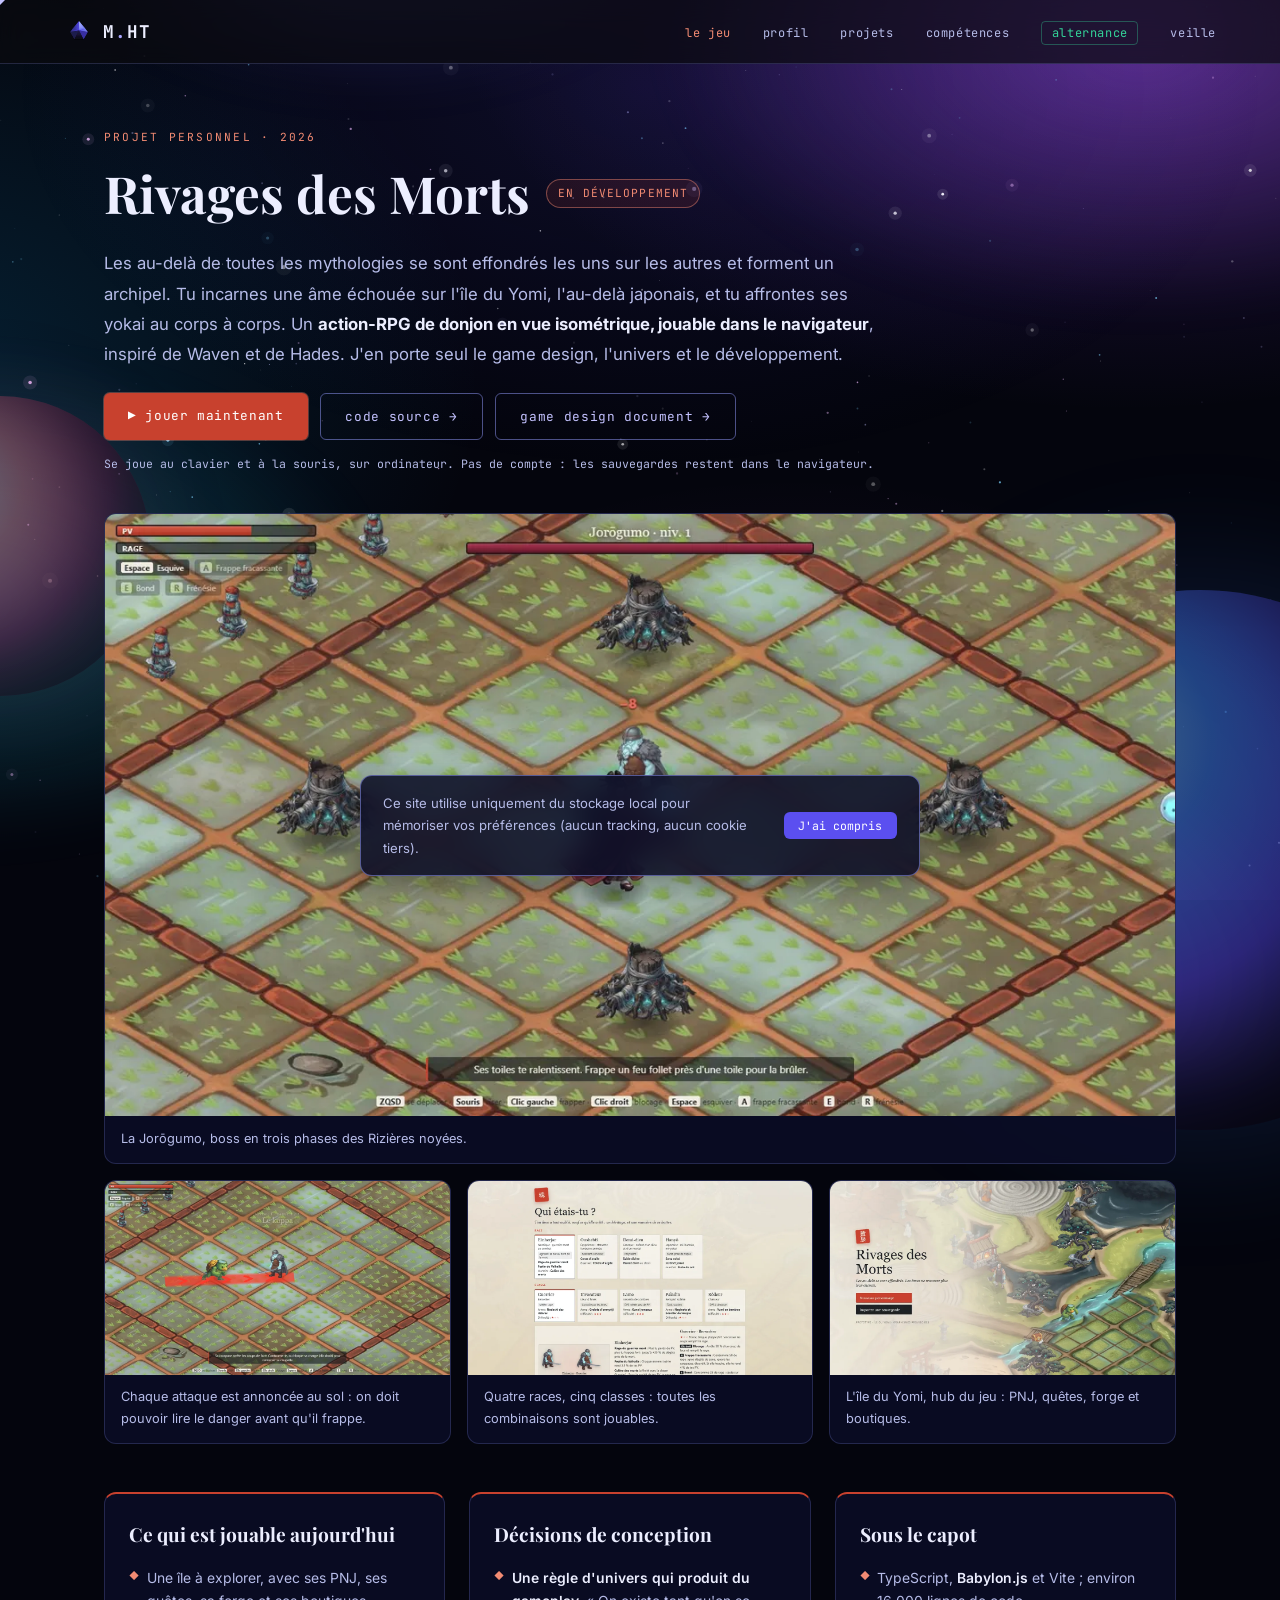
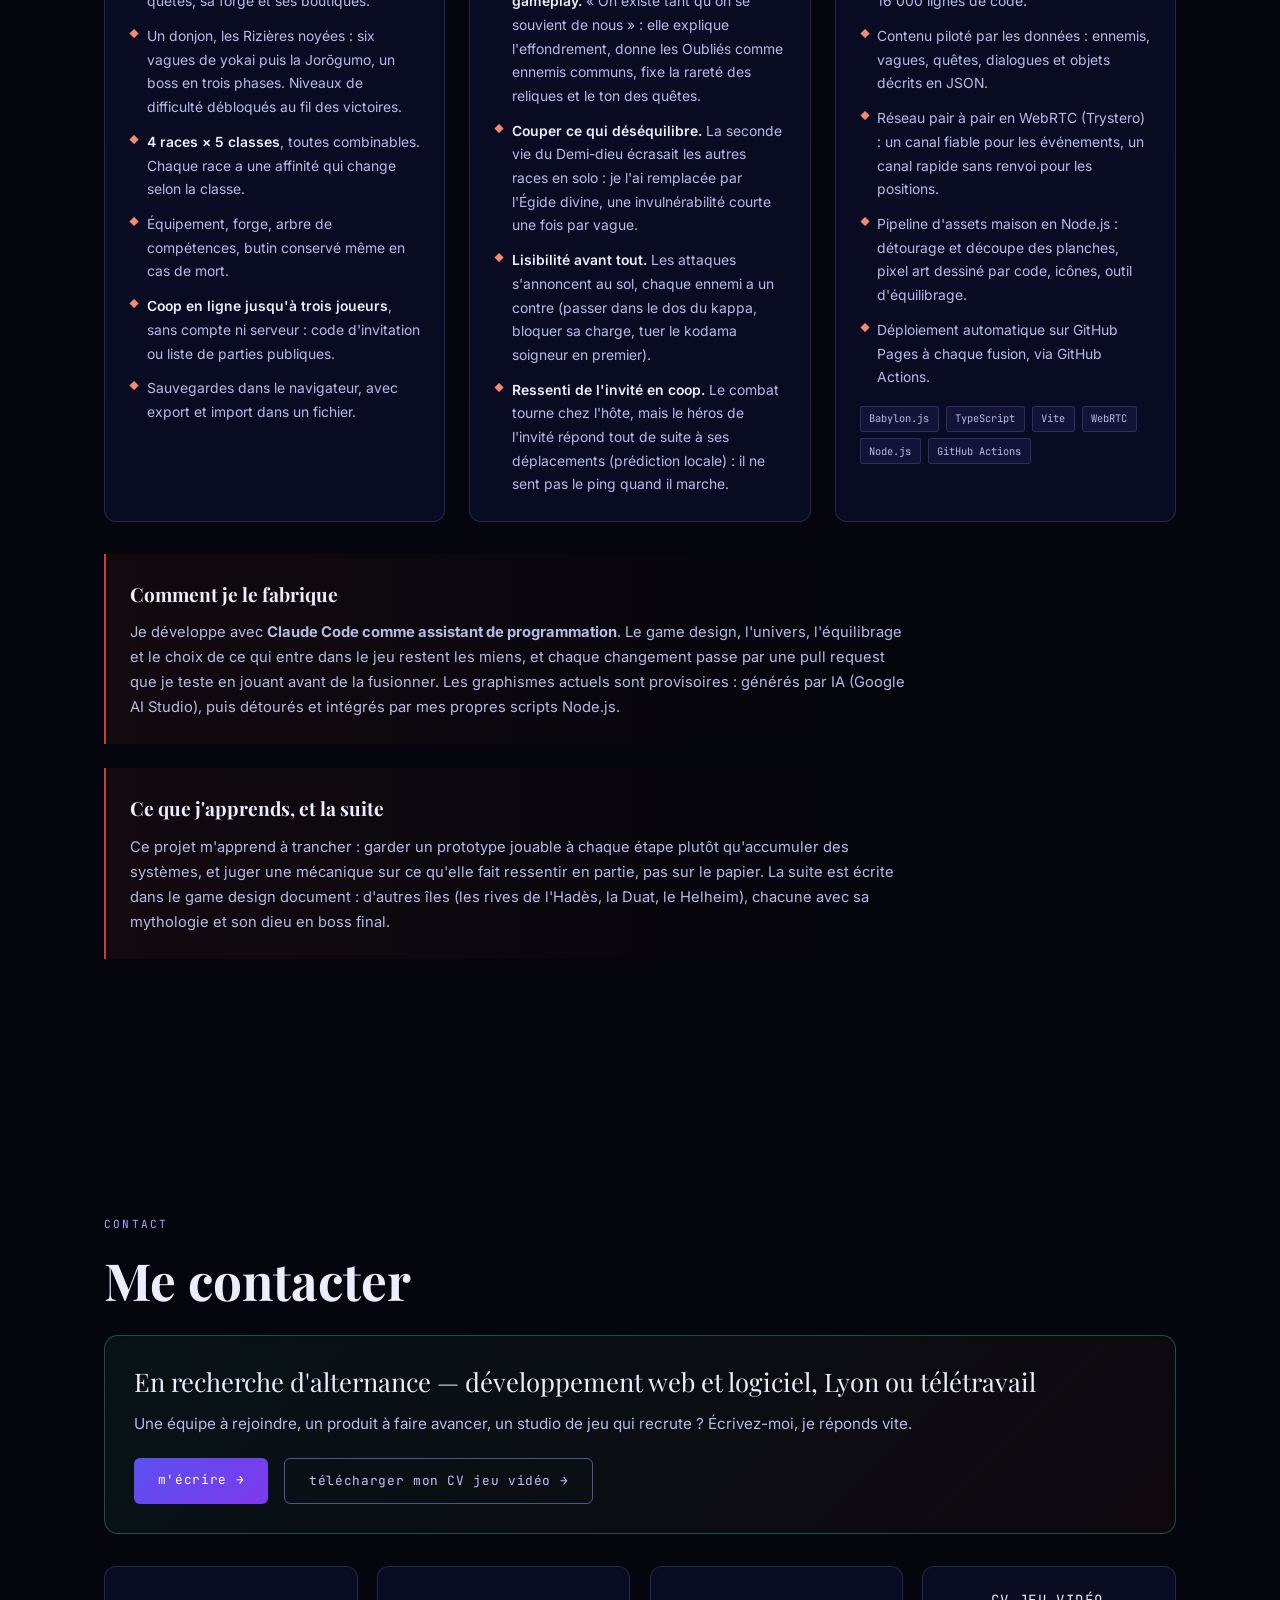
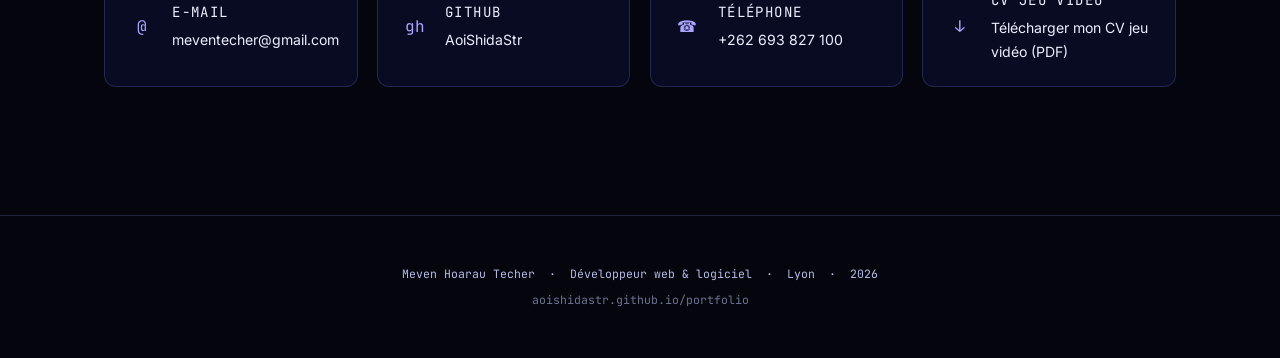
==== commit 00022023: "design: galaxie plus spatiale ; contact et CV jeu vidéo sur la page du jeu - Nébuleuses animées, éto" ====
--- a/rivages.html
+++ b/rivages.html
@@ -38,6 +38,8 @@
 
   <!-- ── Lumière ambiante scroll ── -->
   <div class="ambient-light" id="ambient-light" aria-hidden="true"></div>
+  <div class="cosmos-planet" aria-hidden="true"></div>
+  <div class="cosmos-planet cosmos-planet--2" aria-hidden="true"></div>
 
   <!-- ── Barre de progression ── -->
   <div class="progress-bar" id="progress-bar" role="progressbar" aria-label="Progression de lecture" aria-valuenow="0" aria-valuemin="0" aria-valuemax="100"></div>
@@ -76,7 +78,7 @@
       <li><a href="index.html#presentation">profil</a></li>
       <li class="nav-keep-sm"><a href="index.html#projets">projets</a></li>
       <li><a href="index.html#competences">compétences</a></li>
-      <li class="nav-keep-sm"><a class="nav-cta" href="index.html#contact">alternance</a></li>
+      <li class="nav-keep-sm"><a class="nav-cta" href="#contact">alternance</a></li>
       <li><a href="veille.html">veille</a></li>
     </ul>
   </header>
@@ -183,11 +185,51 @@
           chacune avec sa mythologie et son dieu en boss final.
         </p>
       </div>
-
-      <div class="rivages-actions rivages-actions--end">
-        <a class="btn-primary" href="index.html#projets">← tous mes projets</a>
-        <a class="btn-secondary" href="index.html#contact">me contacter →</a>
-      </div>
+    </section>
+
+    <section class="section fade-in" id="contact">
+      <div class="chapter-eyebrow">Contact</div>
+      <h2 class="section-title">Me contacter</h2>
+
+      <div class="cta-block">
+        <p class="cta-title">En recherche d'alternance — développement web et logiciel, Lyon ou télétravail</p>
+        <p class="cta-text">Une équipe à rejoindre, un produit à faire avancer, un studio de jeu qui recrute ? Écrivez-moi, je réponds vite.</p>
+        <div class="hero-actions">
+          <a class="btn-primary" href="mailto:meventecher@gmail.com?subject=Alternance%20%E2%80%94%20prise%20de%20contact">m'écrire →</a>
+          <a class="btn-secondary" href="docs/cv-jeu-video.pdf" download>télécharger mon CV jeu vidéo →</a>
+        </div>
+      </div>
+
+      <ul class="contact-grid">
+        <li class="contact-card">
+          <span class="contact-icon" aria-hidden="true">@</span>
+          <div class="contact-info">
+            <span class="contact-label">e-mail</span>
+            <a href="mailto:meventecher@gmail.com">meventecher@gmail.com</a>
+          </div>
+        </li>
+        <li class="contact-card">
+          <span class="contact-icon" aria-hidden="true">gh</span>
+          <div class="contact-info">
+            <span class="contact-label">github</span>
+            <a href="https://github.com/AoiShidaStr" target="_blank" rel="noopener">AoiShidaStr<span class="sr-only"> (nouvel onglet)</span></a>
+          </div>
+        </li>
+        <li class="contact-card">
+          <span class="contact-icon" aria-hidden="true">☎</span>
+          <div class="contact-info">
+            <span class="contact-label">téléphone</span>
+            <a href="tel:+262693827100">+262 693 827 100</a>
+          </div>
+        </li>
+        <li class="contact-card">
+          <span class="contact-icon" aria-hidden="true">↓</span>
+          <div class="contact-info">
+            <span class="contact-label">CV jeu vidéo</span>
+            <a href="docs/cv-jeu-video.pdf" download>Télécharger mon CV jeu vidéo (PDF)</a>
+          </div>
+        </li>
+      </ul>
     </section>
 
   </main>
--- a/style.css
+++ b/style.css
@@ -1711,6 +1711,154 @@
 }
 .cta-text { color: var(--text-muted); font-size: .95rem; }
 
+
+/* ================================================================
+   THÈME GALAXIE — fond spatial, nébuleuses, étoiles (canvas)
+   ================================================================ */
+:root {
+  --bg:          #04050d;
+  --surface:     #141842;
+  --surface-2:   rgba(11, 13, 38, 0.88);
+  --indigo:      #5b4ff0;
+  --indigo-lt:   #c4c2ff;
+  --indigo-dim:  #4338ca;
+  --indigo-400:  #a9a5ff;
+  --text:        #eceeff;
+  --text-muted:  #b6bce8;
+  --border:      rgba(147, 155, 255, 0.20);
+  --border-glow: rgba(147, 155, 255, 0.50);
+  --cosmos-cyan: #7dd3fc;
+}
+
+body {
+  background:
+    radial-gradient(1100px 720px at 88% -4%, rgba(124, 58, 237, 0.30), transparent 62%),
+    radial-gradient(900px 700px at -6% 42%, rgba(14, 165, 233, 0.17), transparent 62%),
+    radial-gradient(1000px 800px at 62% 108%, rgba(217, 70, 239, 0.15), transparent 62%),
+    var(--bg);
+  background-attachment: fixed;
+}
+
+.hero-name span {
+  background: linear-gradient(90deg, #c4c2ff 0%, #7dd3fc 75%);
+  -webkit-background-clip: text;
+  background-clip: text;
+  color: transparent;
+}
+
+/* Petite planète derrière les cubes de l'accueil */
+.hero-iso { position: relative; }
+.hero-iso::before {
+  content: '';
+  position: absolute;
+  top: 3%;
+  left: 50%;
+  margin-left: -46px;
+  width: 92px;
+  height: 92px;
+  border-radius: 50%;
+  background: radial-gradient(circle at 32% 30%, #f5d0fe 0%, #a855f7 36%, #4c1d95 72%, #1e1b4b 100%);
+  box-shadow: 0 0 56px rgba(168, 85, 247, 0.38), inset -14px -10px 30px rgba(0, 0, 0, 0.55);
+  opacity: .92;
+  pointer-events: none;
+}
+.hero-iso::after {
+  content: '';
+  position: absolute;
+  top: calc(3% + 36px);
+  left: 50%;
+  margin-left: -74px;
+  width: 148px;
+  height: 20px;
+  border-radius: 50%;
+  border: 2px solid rgba(196, 194, 255, 0.42);
+  transform: rotate(-16deg);
+  pointer-events: none;
+}
+
+.iso-block-card, .stage-card, .persp-block, .skill-group, .doc-card, .contact-card, .rivages-col, .shot,
+.results-block, .pix-block, .cta-block { backdrop-filter: blur(4px); }
+.iso-block-card:hover { box-shadow: 0 16px 48px rgba(91, 79, 240, 0.28), 0 0 0 1px rgba(125, 211, 252, 0.25); }
+
+
+/* Nébuleuses : nappes de couleur qui dérivent lentement derrière tout le site */
+body::before {
+  content: '';
+  position: fixed;
+  inset: -20%;
+  z-index: 0;
+  pointer-events: none;
+  background:
+    radial-gradient(38% 30% at 78% 18%, rgba(168, 85, 247, 0.42), transparent 70%),
+    radial-gradient(34% 28% at 12% 62%, rgba(34, 211, 238, 0.26), transparent 70%),
+    radial-gradient(40% 32% at 60% 92%, rgba(232, 121, 249, 0.26), transparent 70%),
+    radial-gradient(26% 20% at 35% 8%, rgba(99, 102, 241, 0.30), transparent 70%);
+  filter: blur(22px);
+  animation: nebula-drift 90s ease-in-out infinite alternate;
+}
+@keyframes nebula-drift {
+  from { transform: translate3d(0, 0, 0) rotate(0deg) scale(1); }
+  to   { transform: translate3d(-3%, 2%, 0) rotate(6deg) scale(1.08); }
+}
+
+/* Grandes planètes fixes, en partie hors écran */
+.cosmos-planet {
+  position: fixed;
+  right: -190px;
+  bottom: -230px;
+  width: 540px;
+  height: 540px;
+  border-radius: 50%;
+  z-index: 0;
+  pointer-events: none;
+  background: radial-gradient(circle at 30% 28%, #7dd3fc 0%, #3b82f6 22%, #4f46e5 48%, #1e1b4b 78%, #0a0a1f 100%);
+  box-shadow: 0 0 130px 24px rgba(59, 130, 246, 0.26), inset -64px -52px 120px rgba(0, 0, 0, 0.72);
+  opacity: 0.5;
+}
+.cosmos-planet--2 {
+  right: auto;
+  bottom: auto;
+  left: -150px;
+  top: 44%;
+  width: 300px;
+  height: 300px;
+  background: radial-gradient(circle at 32% 30%, #fecdd3 0%, #fb7185 26%, #be185d 56%, #4a0d2e 84%, #14060f 100%);
+  box-shadow: 0 0 90px 14px rgba(244, 63, 94, 0.2), inset -40px -32px 80px rgba(0, 0, 0, 0.7);
+  opacity: 0.38;
+}
+
+/* Petites planètes autour des cubes de l'accueil */
+.planet { position: absolute; border-radius: 50%; pointer-events: none; }
+.planet--teal {
+  left: 4%;
+  bottom: 8%;
+  width: 46px;
+  height: 46px;
+  background: radial-gradient(circle at 32% 30%, #ccfbf1 0%, #2dd4bf 40%, #0f766e 78%, #042f2e 100%);
+  box-shadow: 0 0 26px rgba(45, 212, 191, 0.35), inset -7px -6px 14px rgba(0, 0, 0, 0.5);
+}
+.planet--orange {
+  right: 3%;
+  top: 14%;
+  width: 28px;
+  height: 28px;
+  background: radial-gradient(circle at 32% 30%, #fed7aa 0%, #fb923c 45%, #9a3412 90%);
+  box-shadow: 0 0 18px rgba(251, 146, 60, 0.35), inset -5px -4px 9px rgba(0, 0, 0, 0.5);
+}
+
+@media (max-width: 700px) {
+  .cosmos-planet { width: 300px; height: 300px; right: -120px; bottom: -140px; }
+  .cosmos-planet--2 { display: none; }
+}
+@media (prefers-reduced-motion: reduce) {
+  body::before { animation: none; }
+}
+
+.nav.scrolled { background: rgba(4, 5, 13, 0.82); backdrop-filter: blur(10px); }
+.rgpd-banner, .modal-card { backdrop-filter: blur(12px); }
+.btn-primary { background: linear-gradient(135deg, #5b4ff0, #7c3aed); }
+.btn-primary:hover { background: linear-gradient(135deg, #4c42d6, #6d28d9); }
+
 /* ================================================================
    22. RESPONSIVE
    ================================================================ */
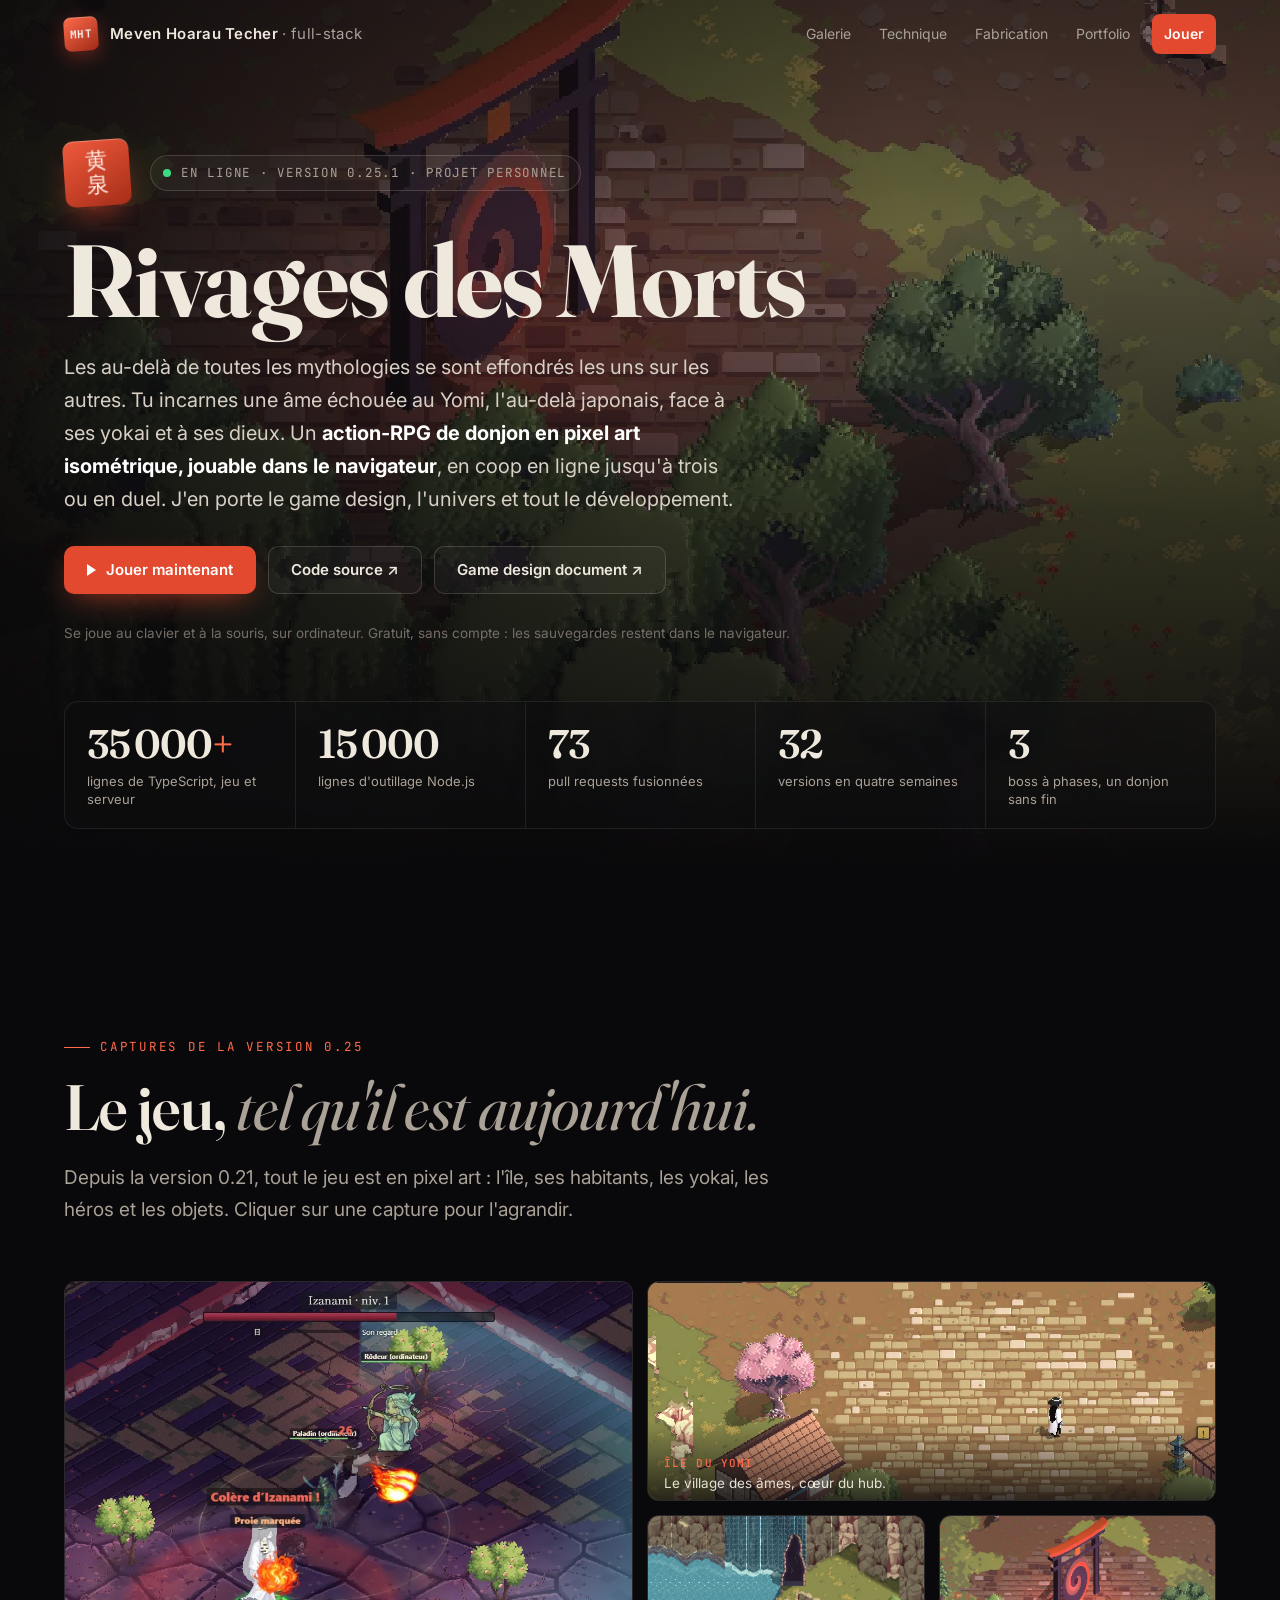
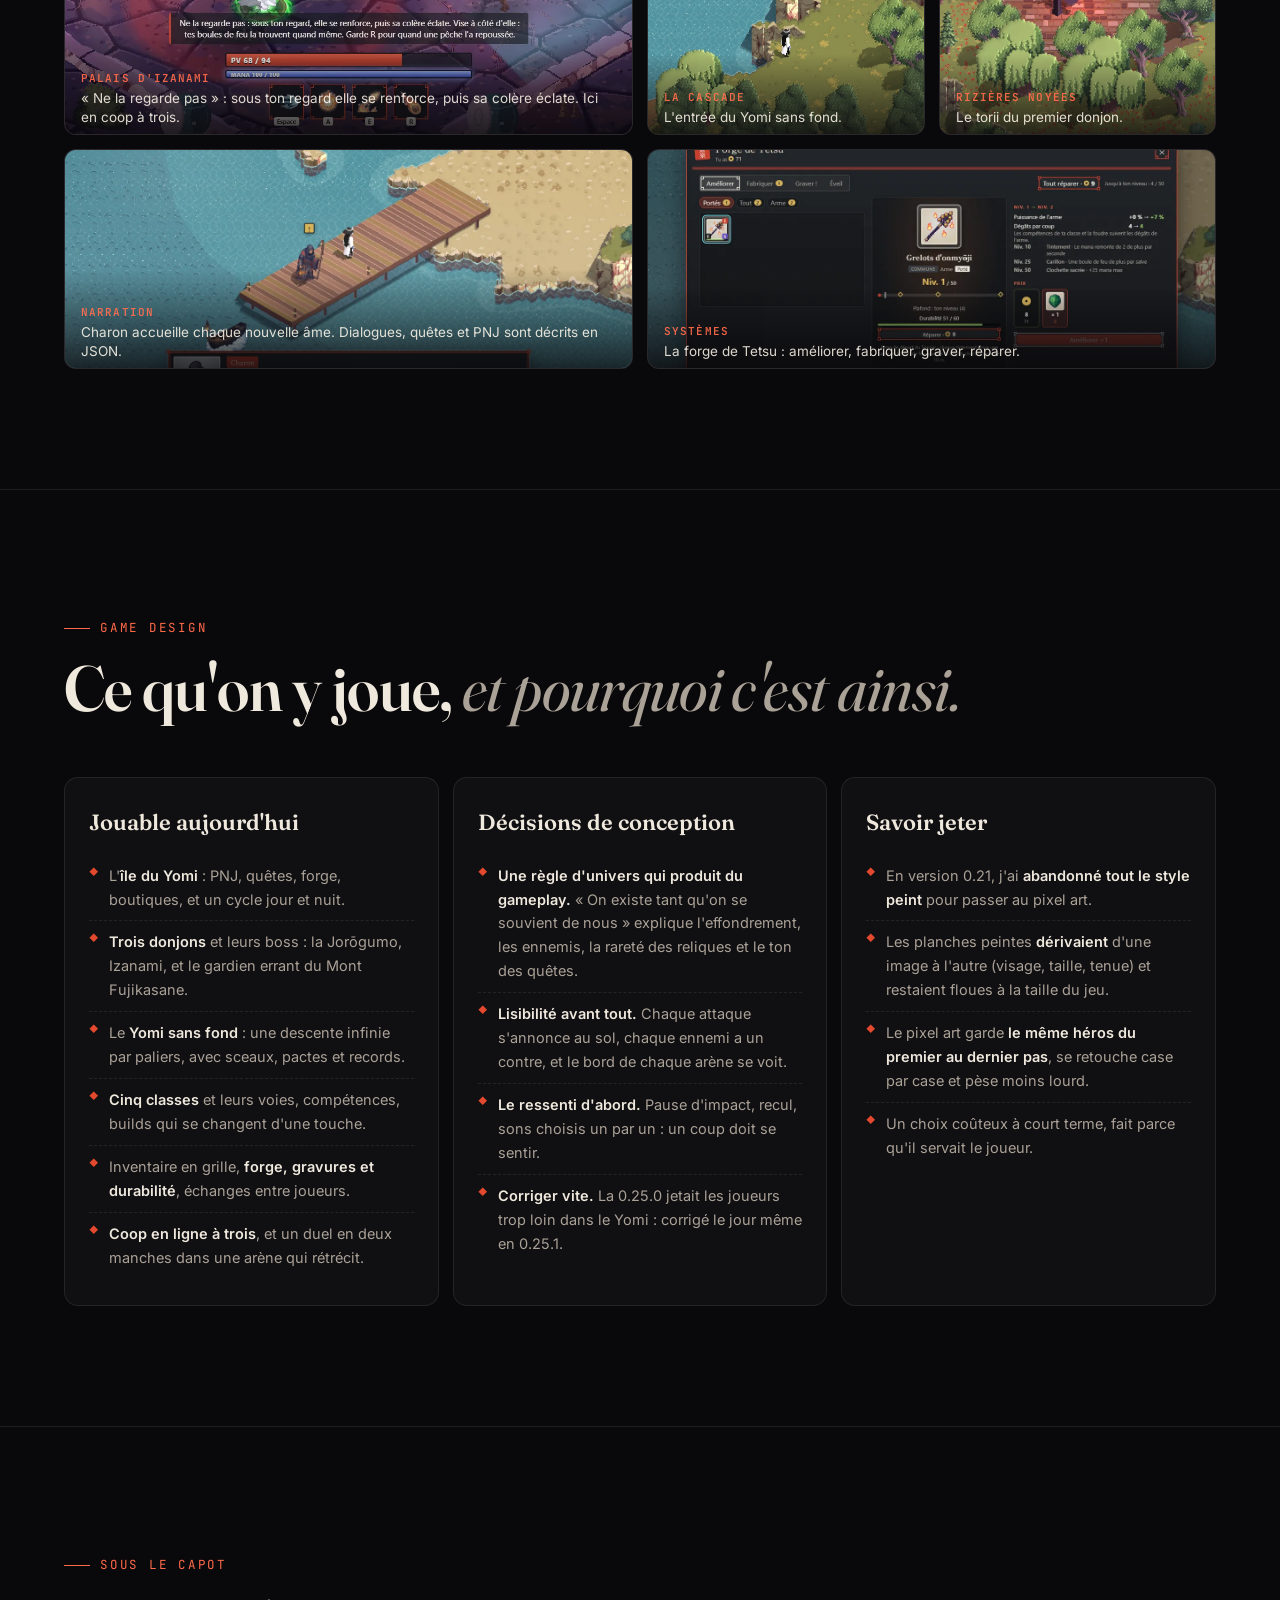
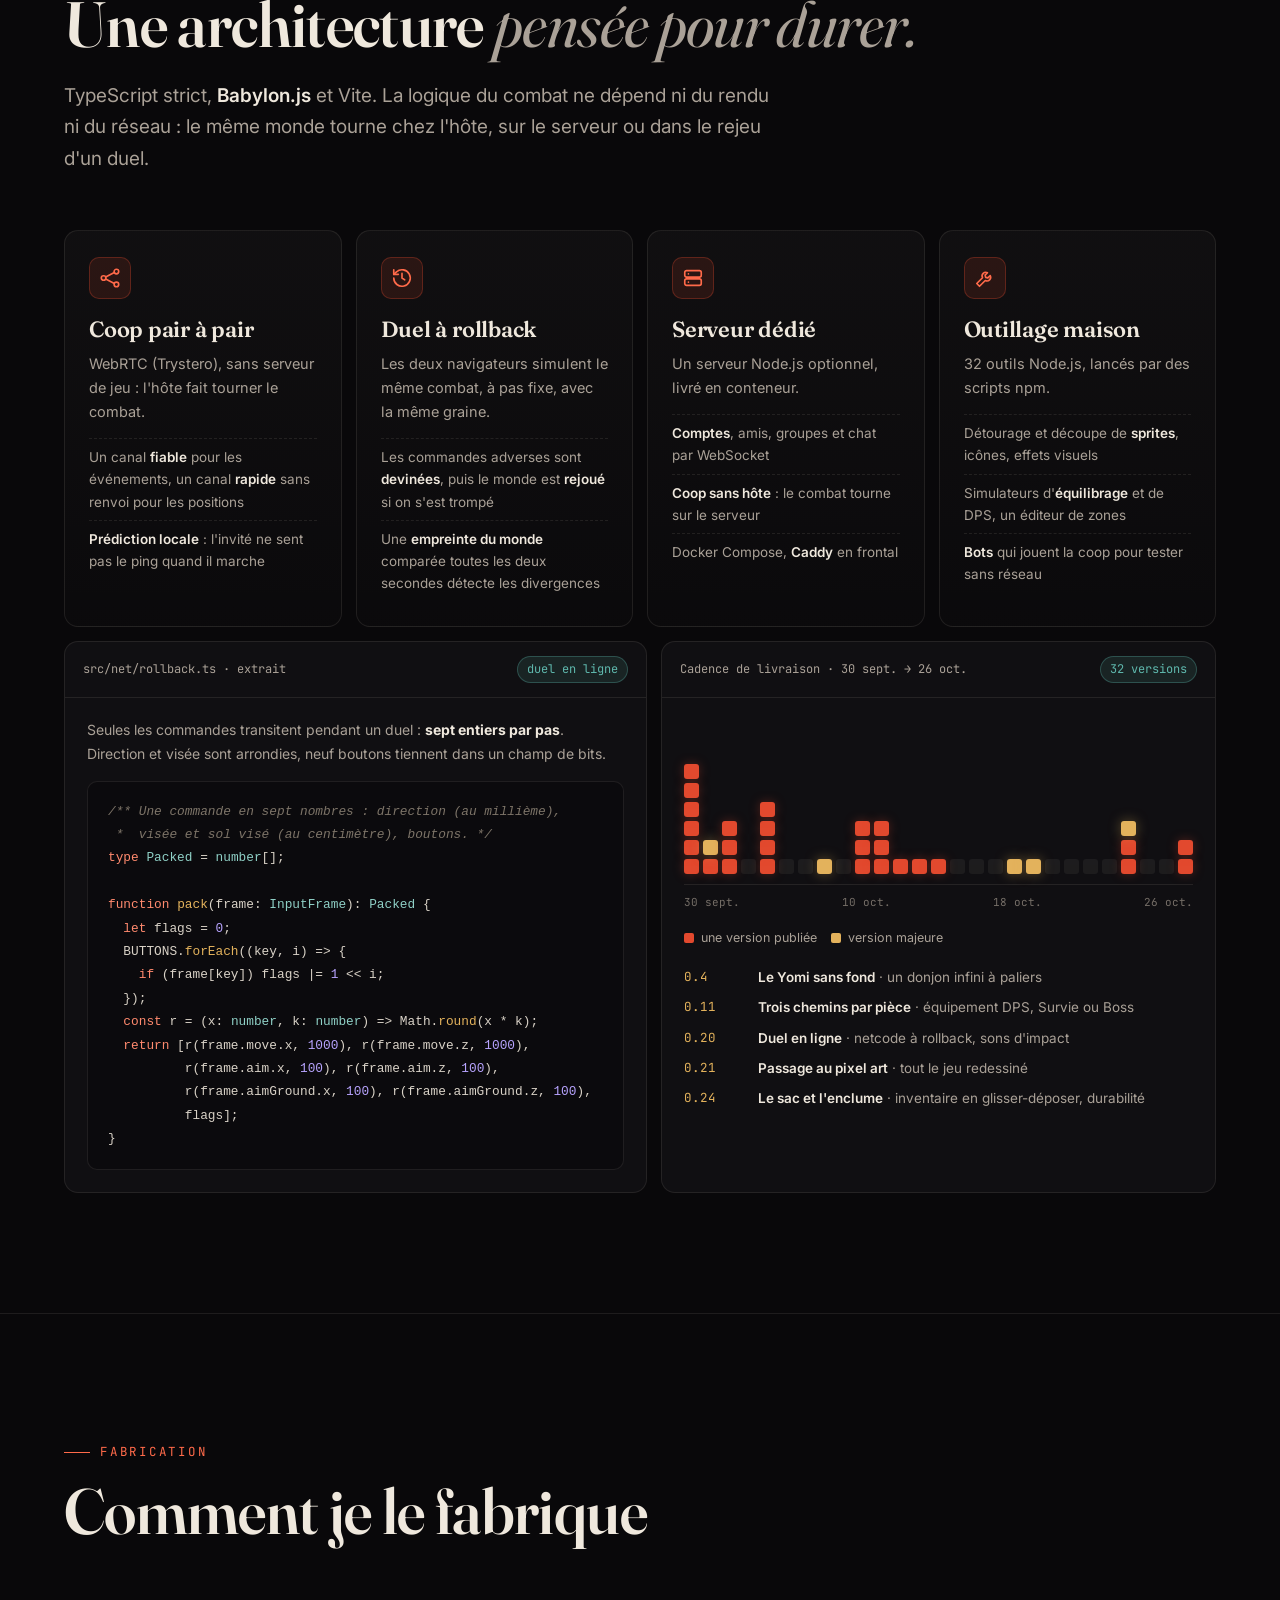
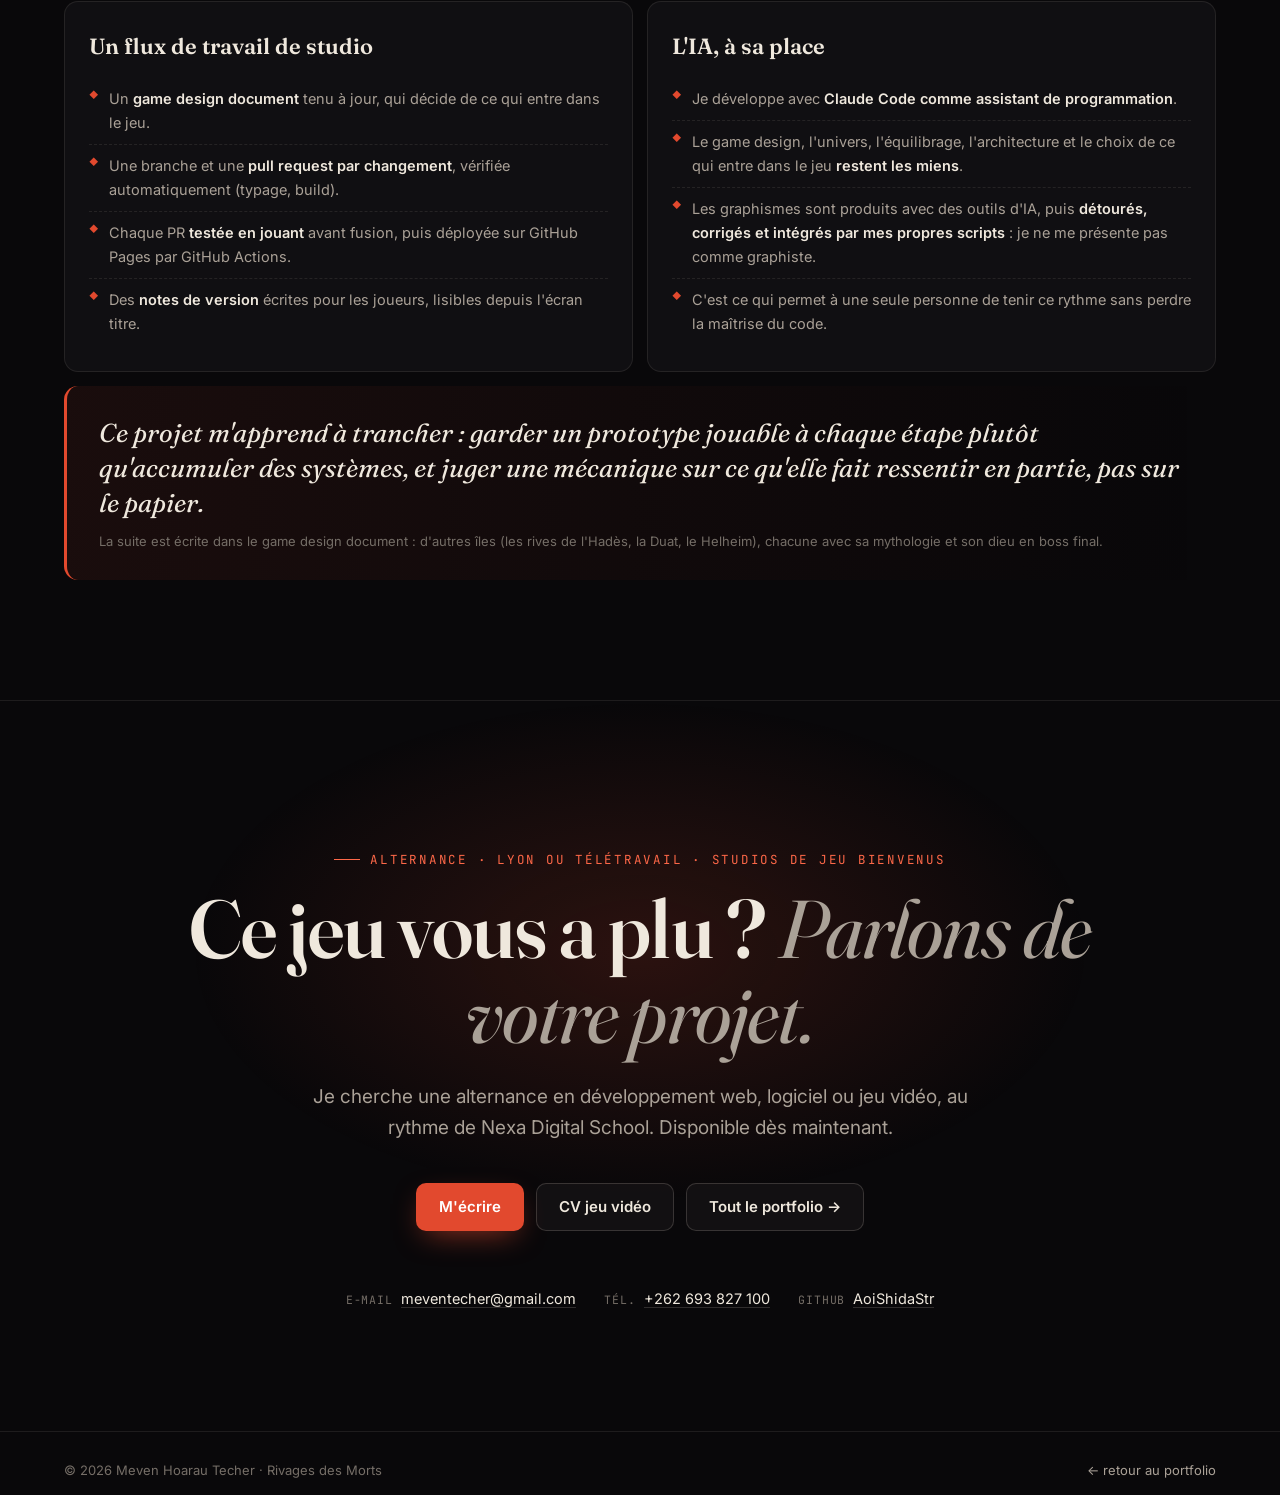
==== commit 9630bf20: "refonte: portfolio encre et vermillon, captures du jeu en pixel art - Accueil repensé pour convaincr" ====
--- a/rivages.html
+++ b/rivages.html
@@ -3,248 +3,336 @@
 <head>
   <meta charset="UTF-8">
   <meta name="viewport" content="width=device-width, initial-scale=1.0">
-  <title>Rivages des Morts — Meven Hoarau Techer</title>
-  <meta name="description" content="Rivages des Morts : action-RPG de donjon en vue isométrique, jouable dans le navigateur avec coop en ligne à trois. Game design, univers et développement par Meven Hoarau Techer (Babylon.js, TypeScript).">
-  <meta name="theme-color" content="#0a0a0f">
-
-  <!-- Open Graph / aperçu de partage -->
+  <title>Rivages des Morts — action-RPG multijoueur · Meven Hoarau Techer</title>
+  <meta name="description" content="Rivages des Morts : action-RPG de donjon en pixel art isométrique, jouable dans le navigateur, en coop en ligne à trois ou en duel. TypeScript, Babylon.js, WebRTC, netcode à rollback. Conçu et développé par Meven Hoarau Techer.">
+  <meta name="theme-color" content="#09080a">
+
   <meta property="og:type" content="website">
   <meta property="og:locale" content="fr_FR">
   <meta property="og:site_name" content="Meven Hoarau Techer">
   <meta property="og:title" content="Rivages des Morts — action-RPG jouable dans le navigateur">
-  <meta property="og:description" content="Action-RPG de donjon isométrique en Babylon.js, avec coop en ligne à trois. Jouable gratuitement dans le navigateur.">
+  <meta property="og:description" content="Action-RPG de donjon en pixel art, coop en ligne à trois et duel à rollback. Jouable gratuitement dans le navigateur.">
   <meta property="og:url" content="https://aoishidastr.github.io/portfolio/rivages.html">
   <meta property="og:image" content="https://aoishidastr.github.io/portfolio/img/og-rivages.jpg">
   <meta property="og:image:width" content="1200">
   <meta property="og:image:height" content="630">
-  <meta property="og:image:alt" content="Combat contre la Jorōgumo, boss de Rivages des Morts, dans une rizière en vue isométrique">
+  <meta property="og:image:alt" content="Combat contre Izanami, boss de Rivages des Morts, en pixel art isométrique">
   <meta name="twitter:card" content="summary_large_image">
 
   <link rel="preconnect" href="https://fonts.googleapis.com">
   <link rel="preconnect" href="https://fonts.gstatic.com" crossorigin>
-  <link href="https://fonts.googleapis.com/css2?family=Playfair+Display:wght@700;900&family=Inter:wght@300;400;500;600&family=JetBrains+Mono:wght@400;700&display=swap" rel="stylesheet">
-  <link rel="stylesheet" href="style.css">
+  <link href="https://fonts.googleapis.com/css2?family=Fraunces:ital,opsz,wght@0,9..144,400;0,9..144,600;0,9..144,700;0,9..144,800;1,9..144,400&family=Inter:wght@400;500;600&family=JetBrains+Mono:wght@400;600&display=swap" rel="stylesheet">
+  <link rel="preload" as="image" href="img/rivages/hero-torii.webp">
+  <link rel="stylesheet" href="site.css">
 </head>
 <body>
-
   <a class="skip-link" href="#main">Aller au contenu</a>
 
-  <!-- ── Curseur personnalisé ── -->
-  <div class="cursor" id="cursor" aria-hidden="true"></div>
-  <div class="cursor-halo" id="cursor-halo" aria-hidden="true"></div>
-
-  <!-- ── Canvas particules ── -->
-  <canvas id="canvas-bg" aria-hidden="true"></canvas>
-
-  <!-- ── Lumière ambiante scroll ── -->
-  <div class="ambient-light" id="ambient-light" aria-hidden="true"></div>
-  <div class="cosmos-planet" aria-hidden="true"></div>
-  <div class="cosmos-planet cosmos-planet--2" aria-hidden="true"></div>
-
-  <!-- ── Barre de progression ── -->
-  <div class="progress-bar" id="progress-bar" role="progressbar" aria-label="Progression de lecture" aria-valuenow="0" aria-valuemin="0" aria-valuemax="100"></div>
-
-  <!-- ── Navigation principale ── -->
-  <header class="nav" id="nav">
-    <a class="nav-logo" href="index.html#hero" aria-label="Accueil — Meven Hoarau Techer">
-      <span class="nav-logo-gem">
-        <svg id="nav-gem-svg" viewBox="0 0 200 200" aria-hidden="true">
-          <defs>
-            <linearGradient id="ngT" x1="0" y1="0" x2="0" y2="1"><stop offset="0%" stop-color="#a5b4fc"/><stop offset="100%" stop-color="#6366f1"/></linearGradient>
-            <linearGradient id="ngL" x1="0" y1="0" x2="1" y2="0"><stop offset="0%" stop-color="#312e81"/><stop offset="100%" stop-color="#4f46e5"/></linearGradient>
-            <linearGradient id="ngR" x1="0" y1="0" x2="1" y2="0"><stop offset="0%" stop-color="#4f46e5"/><stop offset="100%" stop-color="#818cf8"/></linearGradient>
-            <linearGradient id="ngB" x1="0" y1="0" x2="0" y2="1"><stop offset="0%" stop-color="#1e1b4b"/><stop offset="100%" stop-color="#0a0a0f"/></linearGradient>
-            <filter id="ngGlow"><feGaussianBlur stdDeviation="5" result="b"/><feMerge><feMergeNode in="b"/><feMergeNode in="SourceGraphic"/></feMerge></filter>
-          </defs>
-          <!-- particules d'éclat au clic -->
-          <g id="nav-gem-burst" opacity="0"></g>
-          <!-- gemme (Crystal Gem — option D) -->
-          <g id="nav-gem" filter="url(#ngGlow)" style="transform-origin:100px 100px">
-            <polygon points="100,28 142,78 100,90"   fill="url(#ngT)" opacity="0.95"/>
-            <polygon points="100,28  58,78 100,90"   fill="url(#ngL)" opacity="0.9"/>
-            <polygon points="142,78 158,100 100,90"  fill="url(#ngR)" opacity="0.85"/>
-            <polygon points=" 58,78  42,100 100,90"  fill="url(#ngL)" opacity="0.8"/>
-            <polygon points="100,90 158,100 130,148" fill="#3730a3" opacity="0.9"/>
-            <polygon points="100,90  42,100  70,148" fill="#1e1b4b" opacity="0.9"/>
-            <polygon points="100,90 130,148  70,148" fill="url(#ngB)"/>
-            <polygon points="100,38 130,72 100,80"   fill="rgba(255,255,255,.12)"/>
-          </g>
-        </svg>
-      </span>
-      <span class="nav-logo-text">M<span>.</span>HT</span>
-    </a>
-    <ul class="nav-links">
-      <li class="nav-keep-sm"><a class="nav-game" href="rivages.html" aria-current="page">le jeu</a></li>
-      <li><a href="index.html#presentation">profil</a></li>
-      <li class="nav-keep-sm"><a href="index.html#projets">projets</a></li>
-      <li><a href="index.html#competences">compétences</a></li>
-      <li class="nav-keep-sm"><a class="nav-cta" href="#contact">alternance</a></li>
-      <li><a href="veille.html">veille</a></li>
-    </ul>
+  <header class="topbar" id="topbar">
+    <div class="wrap">
+      <a class="brand" href="index.html" aria-label="Meven Hoarau Techer — accueil du portfolio">
+        <span class="brand-seal" aria-hidden="true">MHT</span>
+        <span class="brand-name">Meven Hoarau Techer <span>· full-stack</span></span>
+      </a>
+      <nav aria-label="Navigation principale">
+        <ul class="menu">
+          <li class="hide-sm"><a href="#galerie">Galerie</a></li>
+          <li class="hide-sm"><a href="#technique">Technique</a></li>
+          <li class="hide-sm"><a href="#fabrication">Fabrication</a></li>
+          <li><a href="index.html">Portfolio</a></li>
+          <li><a class="menu-cta" href="https://aoishidastr.github.io/rivages-des-morts/" target="_blank" rel="noopener">Jouer<span class="sr-only"> (nouvel onglet)</span></a></li>
+        </ul>
+      </nav>
+    </div>
   </header>
 
   <main id="main">
 
-    <section class="section fade-in" id="jeu" aria-labelledby="rivages-title">
-      <div class="chapter-eyebrow chapter-eyebrow--torii">Projet personnel · 2026</div>
-      <div class="rivages-head">
-        <h1 class="section-title" id="rivages-title">Rivages des Morts</h1>
-        <span class="status-badge">en développement</span>
-      </div>
-      <p class="rivages-pitch">
-        Les au-delà de toutes les mythologies se sont effondrés les uns sur les autres et forment un archipel.
-        Tu incarnes une âme échouée sur l'île du Yomi, l'au-delà japonais, et tu affrontes ses yokai
-        au corps à corps. Un <strong>action-RPG de donjon en vue isométrique, jouable dans le navigateur</strong>,
-        inspiré de Waven et de Hades. J'en porte seul le game design, l'univers et le développement.
-      </p>
-
-      <div class="rivages-actions">
-        <a class="btn-game" href="https://aoishidastr.github.io/rivages-des-morts/" target="_blank" rel="noopener">▶ jouer maintenant<span class="sr-only"> (nouvel onglet)</span></a>
-        <a class="btn-secondary" href="https://github.com/AoiShidaStr/rivages-des-morts" target="_blank" rel="noopener">code source →<span class="sr-only"> (nouvel onglet)</span></a>
-        <a class="btn-secondary" href="https://github.com/AoiShidaStr/rivages-des-morts/blob/main/docs/Rivages%20des%20Morts%20%E2%80%94%20Game%20Design%20Document.md" target="_blank" rel="noopener">game design document →<span class="sr-only"> (nouvel onglet)</span></a>
-      </div>
-      <p class="rivages-note">Se joue au clavier et à la souris, sur ordinateur. Pas de compte : les sauvegardes restent dans le navigateur.</p>
-
-      <div class="rivages-gallery">
-        <figure class="shot shot--wide">
-          <img src="img/rivages/jorogumo.webp" width="1200" height="675" loading="lazy"
-               alt="Combat en vue isométrique dans une rizière : un guerrier nordique et une invocation font face à la Jorōgumo, femme-araignée en kimono rouge, entourée de souches maudites. En haut, la barre de vie du boss.">
-          <figcaption>La Jorōgumo, boss en trois phases des Rizières noyées.</figcaption>
-        </figure>
-        <figure class="shot">
-          <img src="img/rivages/kappa.webp" width="1200" height="675" loading="lazy"
-               alt="Un kappa, yokai-tortue vert, charge le héros. Une bande rouge au sol annonce la trajectoire de la charge, et un conseil s'affiche en bas de l'écran.">
-          <figcaption>Chaque attaque est annoncée au sol : on doit pouvoir lire le danger avant qu'il frappe.</figcaption>
-        </figure>
-        <figure class="shot">
-          <img src="img/rivages/creation.webp" width="1200" height="675" loading="lazy"
-               alt="Écran « Qui étais-tu ? » de création du héros : quatre cartes de race (Einherjar, Oushebti, Demi-dieu, Hanyō) et cinq cartes de classe (Guerrier, Invocateur, Lame, Paladin, Rôdeur).">
-          <figcaption>Quatre races, cinq classes : toutes les combinaisons sont jouables.</figcaption>
-        </figure>
-        <figure class="shot">
-          <img src="img/rivages/titre.webp" width="1200" height="675" loading="lazy"
-               alt="Écran titre de Rivages des Morts, devant la carte peinte de l'île du Yomi : forge, arbres, rizières et un kappa près d'une rivière.">
-          <figcaption>L'île du Yomi, hub du jeu : PNJ, quêtes, forge et boutiques.</figcaption>
-        </figure>
-      </div>
-
-      <div class="rivages-grid">
-        <article class="rivages-col">
-          <h3>Ce qui est jouable aujourd'hui</h3>
-          <ul class="rivages-list">
-            <li>Une île à explorer, avec ses PNJ, ses quêtes, sa forge et ses boutiques.</li>
-            <li>Un donjon, les Rizières noyées : six vagues de yokai puis la Jorōgumo, un boss en trois phases. Niveaux de difficulté débloqués au fil des victoires.</li>
-            <li><strong>4 races × 5 classes</strong>, toutes combinables. Chaque race a une affinité qui change selon la classe.</li>
-            <li>Équipement, forge, arbre de compétences, butin conservé même en cas de mort.</li>
-            <li><strong>Coop en ligne jusqu'à trois joueurs</strong>, sans compte ni serveur : code d'invitation ou liste de parties publiques.</li>
-            <li>Sauvegardes dans le navigateur, avec export et import dans un fichier.</li>
-          </ul>
-        </article>
-
-        <article class="rivages-col">
-          <h3>Décisions de conception</h3>
-          <ul class="rivages-list">
-            <li><strong>Une règle d'univers qui produit du gameplay.</strong> « On existe tant qu'on se souvient de nous » : elle explique l'effondrement, donne les Oubliés comme ennemis communs, fixe la rareté des reliques et le ton des quêtes.</li>
-            <li><strong>Couper ce qui déséquilibre.</strong> La seconde vie du Demi-dieu écrasait les autres races en solo : je l'ai remplacée par l'Égide divine, une invulnérabilité courte une fois par vague.</li>
-            <li><strong>Lisibilité avant tout.</strong> Les attaques s'annoncent au sol, chaque ennemi a un contre (passer dans le dos du kappa, bloquer sa charge, tuer le kodama soigneur en premier).</li>
-            <li><strong>Ressenti de l'invité en coop.</strong> Le combat tourne chez l'hôte, mais le héros de l'invité répond tout de suite à ses déplacements (prédiction locale) : il ne sent pas le ping quand il marche.</li>
-          </ul>
-        </article>
-
-        <article class="rivages-col">
-          <h3>Sous le capot</h3>
-          <ul class="rivages-list">
-            <li>TypeScript, <strong>Babylon.js</strong> et Vite ; environ 16 000 lignes de code.</li>
-            <li>Contenu piloté par les données : ennemis, vagues, quêtes, dialogues et objets décrits en JSON.</li>
-            <li>Réseau pair à pair en WebRTC (Trystero) : un canal fiable pour les événements, un canal rapide sans renvoi pour les positions.</li>
-            <li>Pipeline d'assets maison en Node.js : détourage et découpe des planches, pixel art dessiné par code, icônes, outil d'équilibrage.</li>
-            <li>Déploiement automatique sur GitHub Pages à chaque fusion, via GitHub Actions.</li>
-          </ul>
-          <ul class="project-tags">
-            <li>Babylon.js</li><li>TypeScript</li><li>Vite</li><li>WebRTC</li><li>Node.js</li><li>GitHub Actions</li>
-          </ul>
-        </article>
-      </div>
-
-      <div class="rivages-next">
-        <h3>Comment je le fabrique</h3>
-        <p>
-          Je développe avec <strong>Claude Code comme assistant de programmation</strong>. Le game design, l'univers,
-          l'équilibrage et le choix de ce qui entre dans le jeu restent les miens, et chaque changement passe par une
-          pull request que je teste en jouant avant de la fusionner. Les graphismes actuels sont provisoires : générés
-          par IA (Google AI Studio), puis détourés et intégrés par mes propres scripts Node.js.
+    <section class="game-hero" aria-labelledby="game-title">
+      <div class="game-hero-bg" aria-hidden="true">
+        <img src="img/rivages/hero-torii.webp" width="1584" height="625" alt="">
+      </div>
+      <div class="wrap">
+        <div class="game-head fade-up">
+          <div class="game-seal" aria-hidden="true">黄<br>泉</div>
+          <p class="kicker"><span class="live-dot" aria-hidden="true"></span>En ligne · version 0.25.1 · projet personnel</p>
+        </div>
+        <h1 class="game-title fade-up d1" id="game-title">Rivages des Morts</h1>
+        <p class="game-pitch fade-up d2">
+          Les au-delà de toutes les mythologies se sont effondrés les uns sur les autres. Tu incarnes une âme échouée
+          au Yomi, l'au-delà japonais, face à ses yokai et à ses dieux. Un <strong>action-RPG de donjon en pixel art isométrique,
+          jouable dans le navigateur</strong>, en coop en ligne jusqu'à trois ou en duel. J'en porte le game design, l'univers
+          et tout le développement.
         </p>
-      </div>
-
-      <div class="rivages-next">
-        <h3>Ce que j'apprends, et la suite</h3>
-        <p>
-          Ce projet m'apprend à trancher : garder un prototype jouable à chaque étape plutôt qu'accumuler
-          des systèmes, et juger une mécanique sur ce qu'elle fait ressentir en partie, pas sur le papier.
-          La suite est écrite dans le game design document : d'autres îles (les rives de l'Hadès, la Duat, le Helheim),
-          chacune avec sa mythologie et son dieu en boss final.
-        </p>
-      </div>
-    </section>
-
-    <section class="section fade-in" id="contact">
-      <div class="chapter-eyebrow">Contact</div>
-      <h2 class="section-title">Me contacter</h2>
-
-      <div class="cta-block">
-        <p class="cta-title">En recherche d'alternance — développement web et logiciel, Lyon ou télétravail</p>
-        <p class="cta-text">Une équipe à rejoindre, un produit à faire avancer, un studio de jeu qui recrute ? Écrivez-moi, je réponds vite.</p>
-        <div class="hero-actions">
-          <a class="btn-primary" href="mailto:meventecher@gmail.com?subject=Alternance%20%E2%80%94%20prise%20de%20contact">m'écrire →</a>
-          <a class="btn-secondary" href="docs/cv-jeu-video.pdf" download>télécharger mon CV jeu vidéo →</a>
-        </div>
-      </div>
-
-      <ul class="contact-grid">
-        <li class="contact-card">
-          <span class="contact-icon" aria-hidden="true">@</span>
-          <div class="contact-info">
-            <span class="contact-label">e-mail</span>
-            <a href="mailto:meventecher@gmail.com">meventecher@gmail.com</a>
+        <div class="hero-cta fade-up d3">
+          <a class="btn btn-primary btn-play" href="https://aoishidastr.github.io/rivages-des-morts/" target="_blank" rel="noopener">Jouer maintenant<span class="sr-only"> (nouvel onglet)</span></a>
+          <a class="btn btn-ghost" href="https://github.com/AoiShidaStr/rivages-des-morts" target="_blank" rel="noopener">Code source ↗<span class="sr-only"> (nouvel onglet)</span></a>
+          <a class="btn btn-ghost" href="https://github.com/AoiShidaStr/rivages-des-morts/blob/main/docs/Rivages%20des%20Morts%20%E2%80%94%20Game%20Design%20Document.md" target="_blank" rel="noopener">Game design document ↗<span class="sr-only"> (nouvel onglet)</span></a>
+        </div>
+        <p class="game-note fade-up d4">Se joue au clavier et à la souris, sur ordinateur. Gratuit, sans compte : les sauvegardes restent dans le navigateur.</p>
+
+        <dl class="stats game-stats fade-up d5" aria-label="Le projet en chiffres">
+          <div class="stat"><dt class="sr-only">TypeScript</dt><dd style="margin:0"><span class="stat-num" data-count="35000">35 000<span class="u">+</span></span><span class="stat-label">lignes de TypeScript, jeu et serveur</span></dd></div>
+          <div class="stat"><dt class="sr-only">Outillage</dt><dd style="margin:0"><span class="stat-num" data-count="15000">15 000</span><span class="stat-label">lignes d'outillage Node.js</span></dd></div>
+          <div class="stat"><dt class="sr-only">Pull requests</dt><dd style="margin:0"><span class="stat-num" data-count="73">73</span><span class="stat-label">pull requests fusionnées</span></dd></div>
+          <div class="stat"><dt class="sr-only">Versions</dt><dd style="margin:0"><span class="stat-num" data-count="32">32</span><span class="stat-label">versions en quatre semaines</span></dd></div>
+          <div class="stat"><dt class="sr-only">Boss</dt><dd style="margin:0"><span class="stat-num" data-count="3">3</span><span class="stat-label">boss à phases, un donjon sans fin</span></dd></div>
+        </dl>
+      </div>
+    </section>
+
+    <!-- Galerie -->
+    <section class="section" id="galerie" aria-labelledby="galerie-title">
+      <div class="wrap">
+        <div class="section-head reveal">
+          <p class="eyebrow">Captures de la version 0.25</p>
+          <h2 class="h2" id="galerie-title">Le jeu, <em>tel qu'il est aujourd'hui.</em></h2>
+          <p class="lede">Depuis la version 0.21, tout le jeu est en pixel art : l'île, ses habitants, les yokai, les héros et les objets. Cliquer sur une capture pour l'agrandir.</p>
+        </div>
+        <div class="bento bento--game reveal" id="gallery">
+          <figure class="shot shot--a">
+            <img src="img/rivages/izanami.webp" width="1431" height="805" loading="lazy" alt="Combat contre Izanami dans son palais : trois héros, des boules de feu et la zone rouge de sa colère.">
+            <figcaption><b>Palais d'Izanami</b>« Ne la regarde pas » : sous ton regard elle se renforce, puis sa colère éclate. Ici en coop à trois.</figcaption>
+            <button type="button"><span class="sr-only">Agrandir : Izanami</span></button>
+          </figure>
+          <figure class="shot shot--b">
+            <img src="img/rivages/village.webp" width="1102" height="620" loading="lazy" alt="Le village des âmes : une place dallée, une maison et la forge, un cerisier en fleur.">
+            <figcaption><b>Île du Yomi</b>Le village des âmes, cœur du hub.</figcaption>
+            <button type="button"><span class="sr-only">Agrandir : le village</span></button>
+          </figure>
+          <figure class="shot shot--c">
+            <img src="img/rivages/cascade.webp" width="1102" height="620" loading="lazy" alt="La cascade, où s'ouvre la faille du Yomi sans fond.">
+            <figcaption><b>La cascade</b>L'entrée du Yomi sans fond.</figcaption>
+            <button type="button"><span class="sr-only">Agrandir : la cascade</span></button>
+          </figure>
+          <figure class="shot shot--d">
+            <img src="img/rivages/torii.webp" width="1102" height="620" loading="lazy" alt="Le torii qui mène aux Rizières noyées.">
+            <figcaption><b>Rizières noyées</b>Le torii du premier donjon.</figcaption>
+            <button type="button"><span class="sr-only">Agrandir : le torii</span></button>
+          </figure>
+          <figure class="shot shot--e">
+            <img src="img/rivages/ile-charon.webp" width="1280" height="720" loading="lazy" alt="Le ponton de l'île : Charon, le passeur, accueille le héros dans une boîte de dialogue.">
+            <figcaption><b>Narration</b>Charon accueille chaque nouvelle âme. Dialogues, quêtes et PNJ sont décrits en JSON.</figcaption>
+            <button type="button"><span class="sr-only">Agrandir : Charon</span></button>
+          </figure>
+          <figure class="shot shot--f">
+            <img src="img/rivages/forge.webp" width="1280" height="720" loading="lazy" alt="La forge de Tetsu : amélioration d'une arme, paliers de niveau, durabilité et coût.">
+            <figcaption><b>Systèmes</b>La forge de Tetsu : améliorer, fabriquer, graver, réparer.</figcaption>
+            <button type="button"><span class="sr-only">Agrandir : la forge</span></button>
+          </figure>
+        </div>
+      </div>
+    </section>
+
+    <!-- Contenu + décisions -->
+    <section class="section" id="contenu" aria-labelledby="contenu-title">
+      <div class="wrap">
+        <div class="section-head reveal">
+          <p class="eyebrow">Game design</p>
+          <h2 class="h2" id="contenu-title">Ce qu'on y joue, <em>et pourquoi c'est ainsi.</em></h2>
+        </div>
+        <div class="feature-grid">
+          <article class="feature reveal">
+            <h3>Jouable aujourd'hui</h3>
+            <ul>
+              <li>L'<strong>île du Yomi</strong> : PNJ, quêtes, forge, boutiques, et un cycle jour et nuit.</li>
+              <li><strong>Trois donjons</strong> et leurs boss : la Jorōgumo, Izanami, et le gardien errant du Mont Fujikasane.</li>
+              <li>Le <strong>Yomi sans fond</strong> : une descente infinie par paliers, avec sceaux, pactes et records.</li>
+              <li><strong>Cinq classes</strong> et leurs voies, compétences, builds qui se changent d'une touche.</li>
+              <li>Inventaire en grille, <strong>forge, gravures et durabilité</strong>, échanges entre joueurs.</li>
+              <li><strong>Coop en ligne à trois</strong>, et un duel en deux manches dans une arène qui rétrécit.</li>
+            </ul>
+          </article>
+          <article class="feature reveal reveal-d1">
+            <h3>Décisions de conception</h3>
+            <ul>
+              <li><strong>Une règle d'univers qui produit du gameplay.</strong> « On existe tant qu'on se souvient de nous » explique l'effondrement, les ennemis, la rareté des reliques et le ton des quêtes.</li>
+              <li><strong>Lisibilité avant tout.</strong> Chaque attaque s'annonce au sol, chaque ennemi a un contre, et le bord de chaque arène se voit.</li>
+              <li><strong>Le ressenti d'abord.</strong> Pause d'impact, recul, sons choisis un par un : un coup doit se sentir.</li>
+              <li><strong>Corriger vite.</strong> La 0.25.0 jetait les joueurs trop loin dans le Yomi : corrigé le jour même en 0.25.1.</li>
+            </ul>
+          </article>
+          <article class="feature reveal reveal-d2">
+            <h3>Savoir jeter</h3>
+            <ul>
+              <li>En version 0.21, j'ai <strong>abandonné tout le style peint</strong> pour passer au pixel art.</li>
+              <li>Les planches peintes <strong>dérivaient</strong> d'une image à l'autre (visage, taille, tenue) et restaient floues à la taille du jeu.</li>
+              <li>Le pixel art garde <strong>le même héros du premier au dernier pas</strong>, se retouche case par case et pèse moins lourd.</li>
+              <li>Un choix coûteux à court terme, fait parce qu'il servait le joueur.</li>
+            </ul>
+          </article>
+        </div>
+      </div>
+    </section>
+
+    <!-- Technique -->
+    <section class="section" id="technique" aria-labelledby="tech-title">
+      <div class="wrap">
+        <div class="section-head reveal">
+          <p class="eyebrow">Sous le capot</p>
+          <h2 class="h2" id="tech-title">Une architecture <em>pensée pour durer.</em></h2>
+          <p class="lede">TypeScript strict, <strong>Babylon.js</strong> et Vite. La logique du combat ne dépend ni du rendu ni du réseau : le même monde tourne chez l'hôte, sur le serveur ou dans le rejeu d'un duel.</p>
+        </div>
+
+        <div class="pillars" style="margin-top:0">
+          <article class="pillar reveal">
+            <div class="pillar-icon" aria-hidden="true"><svg viewBox="0 0 24 24" fill="none" stroke="currentColor" stroke-width="1.8" stroke-linecap="round" stroke-linejoin="round"><circle cx="5" cy="12" r="2.5"/><circle cx="19" cy="5" r="2.5"/><circle cx="19" cy="19" r="2.5"/><path d="M7.3 10.9 16.7 6.1M7.3 13.1l9.4 4.8"/></svg></div>
+            <h3>Coop pair à pair</h3>
+            <p>WebRTC (Trystero), sans serveur de jeu : l'hôte fait tourner le combat.</p>
+            <ul>
+              <li>Un canal <b>fiable</b> pour les événements, un canal <b>rapide</b> sans renvoi pour les positions</li>
+              <li><b>Prédiction locale</b> : l'invité ne sent pas le ping quand il marche</li>
+            </ul>
+          </article>
+          <article class="pillar reveal reveal-d1">
+            <div class="pillar-icon" aria-hidden="true"><svg viewBox="0 0 24 24" fill="none" stroke="currentColor" stroke-width="1.8" stroke-linecap="round" stroke-linejoin="round"><path d="M3 12a9 9 0 1 0 3-6.7L3 8"/><path d="M3 3v5h5M12 7v5l3 2"/></svg></div>
+            <h3>Duel à rollback</h3>
+            <p>Les deux navigateurs simulent le même combat, à pas fixe, avec la même graine.</p>
+            <ul>
+              <li>Les commandes adverses sont <b>devinées</b>, puis le monde est <b>rejoué</b> si on s'est trompé</li>
+              <li>Une <b>empreinte du monde</b> comparée toutes les deux secondes détecte les divergences</li>
+            </ul>
+          </article>
+          <article class="pillar reveal reveal-d2">
+            <div class="pillar-icon" aria-hidden="true"><svg viewBox="0 0 24 24" fill="none" stroke="currentColor" stroke-width="1.8" stroke-linecap="round" stroke-linejoin="round"><rect x="3" y="4" width="18" height="7" rx="2"/><rect x="3" y="13" width="18" height="7" rx="2"/><path d="M7 7.5h.01M7 16.5h.01"/></svg></div>
+            <h3>Serveur dédié</h3>
+            <p>Un serveur Node.js optionnel, livré en conteneur.</p>
+            <ul>
+              <li><b>Comptes</b>, amis, groupes et chat par WebSocket</li>
+              <li><b>Coop sans hôte</b> : le combat tourne sur le serveur</li>
+              <li>Docker Compose, <b>Caddy</b> en frontal</li>
+            </ul>
+          </article>
+          <article class="pillar reveal reveal-d3">
+            <div class="pillar-icon" aria-hidden="true"><svg viewBox="0 0 24 24" fill="none" stroke="currentColor" stroke-width="1.8" stroke-linecap="round" stroke-linejoin="round"><path d="M14.7 6.3a4 4 0 0 0-5.4 5.4L3 18l3 3 6.3-6.3a4 4 0 0 0 5.4-5.4l-2.6 2.6-2.4-.6-.6-2.4z"/></svg></div>
+            <h3>Outillage maison</h3>
+            <p>32 outils Node.js, lancés par des scripts npm.</p>
+            <ul>
+              <li>Détourage et découpe de <b>sprites</b>, icônes, effets visuels</li>
+              <li>Simulateurs d'<b>équilibrage</b> et de DPS, un éditeur de zones</li>
+              <li><b>Bots</b> qui jouent la coop pour tester sans réseau</li>
+            </ul>
+          </article>
+        </div>
+
+        <div class="proof">
+          <div class="panel reveal">
+            <div class="panel-head"><span>src/net/rollback.ts · extrait</span><span class="tag">duel en ligne</span></div>
+            <div class="panel-body">
+              <p class="panel-note">Seules les commandes transitent pendant un duel : <strong>sept entiers par pas</strong>. Direction et visée sont arrondies, neuf boutons tiennent dans un champ de bits.</p>
+<pre class="code" tabindex="0"><code><span class="c">/** Une commande en sept nombres : direction (au millième),
+ *  visée et sol visé (au centimètre), boutons. */</span>
+<span class="k">type</span> <span class="t">Packed</span> = <span class="t">number</span>[];
+
+<span class="k">function</span> <span class="f">pack</span>(frame: <span class="t">InputFrame</span>): <span class="t">Packed</span> {
+  <span class="k">let</span> flags = <span class="n">0</span>;
+  BUTTONS.<span class="f">forEach</span>((key, i) => {
+    <span class="k">if</span> (frame[key]) flags |= <span class="n">1</span> &lt;&lt; i;
+  });
+  <span class="k">const</span> r = (x: <span class="t">number</span>, k: <span class="t">number</span>) => Math.<span class="f">round</span>(x * k);
+  <span class="k">return</span> [r(frame.move.x, <span class="n">1000</span>), r(frame.move.z, <span class="n">1000</span>),
+          r(frame.aim.x, <span class="n">100</span>), r(frame.aim.z, <span class="n">100</span>),
+          r(frame.aimGround.x, <span class="n">100</span>), r(frame.aimGround.z, <span class="n">100</span>),
+          flags];
+}</code></pre>
+            </div>
           </div>
-        </li>
-        <li class="contact-card">
-          <span class="contact-icon" aria-hidden="true">gh</span>
-          <div class="contact-info">
-            <span class="contact-label">github</span>
-            <a href="https://github.com/AoiShidaStr" target="_blank" rel="noopener">AoiShidaStr<span class="sr-only"> (nouvel onglet)</span></a>
+          <div class="panel reveal reveal-d1">
+            <div class="panel-head"><span>Cadence de livraison · 30 sept. → 26 oct.</span><span class="tag">32 versions</span></div>
+            <div class="panel-body">
+              <div class="cadence" id="cadence" role="img" aria-label="32 versions publiées entre le 30 septembre et le 26 octobre 2026, jusqu'à six le même jour."></div>
+              <div class="cad-axis" aria-hidden="true"><span>30 sept.</span><span>10 oct.</span><span>18 oct.</span><span>26 oct.</span></div>
+              <div class="cad-legend" aria-hidden="true"><span><i></i>une version publiée</span><span><i class="g"></i>version majeure</span></div>
+              <ul class="milestones">
+                <li><span class="v">0.4</span><span><b>Le Yomi sans fond</b> · un donjon infini à paliers</span></li>
+                <li><span class="v">0.11</span><span><b>Trois chemins par pièce</b> · équipement DPS, Survie ou Boss</span></li>
+                <li><span class="v">0.20</span><span><b>Duel en ligne</b> · netcode à rollback, sons d'impact</span></li>
+                <li><span class="v">0.21</span><span><b>Passage au pixel art</b> · tout le jeu redessiné</span></li>
+                <li><span class="v">0.24</span><span><b>Le sac et l'enclume</b> · inventaire en glisser-déposer, durabilité</span></li>
+              </ul>
+            </div>
           </div>
-        </li>
-        <li class="contact-card">
-          <span class="contact-icon" aria-hidden="true">☎</span>
-          <div class="contact-info">
-            <span class="contact-label">téléphone</span>
-            <a href="tel:+262693827100">+262 693 827 100</a>
+        </div>
+      </div>
+    </section>
+
+    <!-- Fabrication -->
+    <section class="section" id="fabrication" aria-labelledby="fab-title">
+      <div class="wrap">
+        <div class="section-head reveal">
+          <p class="eyebrow">Fabrication</p>
+          <h2 class="h2" id="fab-title">Comment je le fabrique</h2>
+        </div>
+        <div class="two-col" style="margin-top:0">
+          <div class="feature reveal">
+            <h3>Un flux de travail de studio</h3>
+            <ul>
+              <li>Un <strong>game design document</strong> tenu à jour, qui décide de ce qui entre dans le jeu.</li>
+              <li>Une branche et une <strong>pull request par changement</strong>, vérifiée automatiquement (typage, build).</li>
+              <li>Chaque PR <strong>testée en jouant</strong> avant fusion, puis déployée sur GitHub Pages par GitHub Actions.</li>
+              <li>Des <strong>notes de version</strong> écrites pour les joueurs, lisibles depuis l'écran titre.</li>
+            </ul>
           </div>
-        </li>
-        <li class="contact-card">
-          <span class="contact-icon" aria-hidden="true">↓</span>
-          <div class="contact-info">
-            <span class="contact-label">CV jeu vidéo</span>
-            <a href="docs/cv-jeu-video.pdf" download>Télécharger mon CV jeu vidéo (PDF)</a>
+          <div class="feature reveal reveal-d1">
+            <h3>L'IA, à sa place</h3>
+            <ul>
+              <li>Je développe avec <strong>Claude Code comme assistant de programmation</strong>.</li>
+              <li>Le game design, l'univers, l'équilibrage, l'architecture et le choix de ce qui entre dans le jeu <strong>restent les miens</strong>.</li>
+              <li>Les graphismes sont produits avec des outils d'IA, puis <strong>détourés, corrigés et intégrés par mes propres scripts</strong> : je ne me présente pas comme graphiste.</li>
+              <li>C'est ce qui permet à une seule personne de tenir ce rythme sans perdre la maîtrise du code.</li>
+            </ul>
           </div>
-        </li>
-      </ul>
-    </section>
-
+        </div>
+        <blockquote class="quote reveal" style="margin-top:14px">
+          Ce projet m'apprend à trancher : garder un prototype jouable à chaque étape plutôt qu'accumuler des systèmes,
+          et juger une mécanique sur ce qu'elle fait ressentir en partie, pas sur le papier.
+          <cite>La suite est écrite dans le game design document : d'autres îles (les rives de l'Hadès, la Duat, le Helheim), chacune avec sa mythologie et son dieu en boss final.</cite>
+        </blockquote>
+      </div>
+    </section>
+
+    <!-- Contact -->
+    <section class="section contact" id="contact" aria-labelledby="contact-title">
+      <div class="wrap">
+        <p class="eyebrow reveal">Alternance · Lyon ou télétravail · studios de jeu bienvenus</p>
+        <h2 class="h2 reveal" id="contact-title">Ce jeu vous a plu ? <em>Parlons de votre projet.</em></h2>
+        <p class="lede reveal">Je cherche une alternance en développement web, logiciel ou jeu vidéo, au rythme de Nexa Digital School. Disponible dès maintenant.</p>
+        <div class="contact-actions reveal">
+          <a class="btn btn-primary" href="mailto:meventecher@gmail.com?subject=Rivages%20des%20Morts%20%E2%80%94%20alternance">M'écrire</a>
+          <a class="btn btn-ghost" href="docs/cv-jeu-video.pdf" download>CV jeu vidéo</a>
+          <a class="btn btn-ghost" href="index.html">Tout le portfolio →</a>
+        </div>
+        <ul class="contact-list reveal">
+          <li><span>e-mail</span><a href="mailto:meventecher@gmail.com">meventecher@gmail.com</a></li>
+          <li><span>tél.</span><a href="tel:+262693827100">+262 693 827 100</a></li>
+          <li><span>github</span><a href="https://github.com/AoiShidaStr" target="_blank" rel="noopener">AoiShidaStr<span class="sr-only"> (nouvel onglet)</span></a></li>
+        </ul>
+      </div>
+    </section>
   </main>
 
-  <footer class="footer">
-    <span>Meven Hoarau Techer &nbsp;·&nbsp; Développeur web &amp; logiciel &nbsp;·&nbsp; Lyon &nbsp;·&nbsp; 2026</span>
-    <a href="https://aoishidastr.github.io/portfolio" style="color:inherit;opacity:.6">aoishidastr.github.io/portfolio</a>
+  <footer>
+    <div class="wrap">
+      <span>© 2026 Meven Hoarau Techer · Rivages des Morts</span>
+      <span><a href="index.html">← retour au portfolio</a></span>
+    </div>
   </footer>
 
-  <!-- ── Bannière RGPD ── -->
-  <div class="rgpd-banner" id="rgpd-banner" role="region" aria-label="Politique de confidentialité">
-    <p>Ce site utilise uniquement du stockage local pour mémoriser vos préférences (aucun tracking, aucun cookie tiers).</p>
-    <button class="rgpd-close" id="rgpd-close">J'ai compris</button>
+  <div class="cad-tip" id="cad-tip" aria-hidden="true"></div>
+
+  <div class="overlay lightbox" id="lightbox" role="dialog" aria-modal="true" aria-label="Capture du jeu" aria-hidden="true">
+    <div class="lb-inner">
+      <button class="sheet-close" type="button" data-close aria-label="Fermer">✕</button>
+      <img id="lb-img" src="" alt="">
+      <button class="lb-nav lb-prev" type="button" data-step="-1" aria-label="Capture précédente">←</button>
+      <button class="lb-nav lb-next" type="button" data-step="1" aria-label="Capture suivante">→</button>
+      <p id="lb-cap"></p>
+    </div>
   </div>
 
-  <script src="script.js"></script>
+  <script type="application/json" id="releases">
+  [["0.1.0","Fondations et équilibrage","2026-09-30"],["0.2.0","Équilibrage du combat","2026-09-30"],["0.3.0","Nouveaux objets du Yomi","2026-09-30"],["0.3.1","Moins d'étourdissements, plus d'esquive","2026-09-30"],["0.6.0","Musique du menu et de l'île","2026-09-30"],["0.7.0","Nouveautés en jeu","2026-09-30"],["0.3.2","Réglage des objets du Yomi","2026-10-01"],["0.4.0","Le Yomi sans fond","2026-10-01",1],["0.4.1","La touche M en AZERTY","2026-10-02"],["0.4.2","Inventaire et forge rangés par rayons","2026-10-02"],["0.8.0","Le Sorcier, et un équipement qui pèse","2026-10-02"],["0.9.0","Maître d'armes, Rempart et Assassin","2026-10-04"],["0.9.1","Le mana se mérite, l'arc se tend","2026-10-04"],["0.10.0","L'arène, le rempart et le bûcher","2026-10-04"],["0.10.1","Ménage de printemps","2026-10-04"],["0.11.0","Trois chemins par pièce","2026-10-07",1],["0.12.0","Lame et Guerrier, plus vifs","2026-10-09"],["0.13.0","Des classes plus solides","2026-10-09"],["0.14.0","Le billot de Tetsu","2026-10-09"],["0.15.0","Ta voie, et le tirage de Tetsu","2026-10-10"],["0.15.1","Le sceau du Yomi","2026-10-10"],["0.16.0","La marée monte","2026-10-10"],["0.17.0","Plutôt défendre","2026-10-11"],["0.18.0","Le feu peint","2026-10-12"],["0.19.0","La réserve et les sceaux","2026-10-13"],["0.20.0","Impact, duel et builds","2026-10-17",1],["0.21.0","Le passage au pixel art","2026-10-18",1],["0.22.0","Le Mont Fujikasane","2026-10-23"],["0.23.0","Le Palais d'Izanami","2026-10-23"],["0.24.0","Le sac et l'enclume","2026-10-23",1],["0.25.0","Le Yomi sans fond, tout de suite au fond","2026-10-26"],["0.25.1","Le Yomi sans fond, remis d'aplomb","2026-10-26"]]
+  </script>
+  <script src="site.js"></script>
 </body>
 </html>
--- a/site.css
+++ b/site.css
@@ -0,0 +1,530 @@
+/* ================================================================
+   MEVEN HOARAU TECHER — site.css
+   Direction : encre et vermillon, l'identité de Rivages des Morts.
+   ================================================================ */
+
+:root {
+  --ink-0: #09080a;
+  --ink-1: #100f12;
+  --ink-2: #17151a;
+  --ink-3: #201d23;
+  --line: rgba(239, 232, 221, .09);
+  --line-2: rgba(239, 232, 221, .17);
+  --paper: #efe8dd;
+  --muted: #aaa197;
+  --faint: #756e67;
+  --red: #e2492e;
+  --red-hi: #ff6a4a;
+  --red-deep: #9e2a17;
+  --gold: #e3b25c;
+  --teal: #5fb8ad;
+  --violet: #9b86e0;
+
+  --f-display: 'Fraunces', 'Georgia', serif;
+  --f-body: 'Inter', system-ui, -apple-system, 'Segoe UI', sans-serif;
+  --f-mono: 'JetBrains Mono', ui-monospace, 'Cascadia Code', monospace;
+  --f-jp: 'Yu Mincho', 'Hiragino Mincho ProN', 'Noto Serif JP', 'MS Mincho', serif;
+
+  --wrap: 1200px;
+  --gutter: 24px;
+  --radius: 14px;
+  --ease: cubic-bezier(.2, .7, .2, 1);
+}
+
+*, *::before, *::after { box-sizing: border-box; }
+html { scroll-behavior: smooth; -webkit-text-size-adjust: 100%; }
+body {
+  margin: 0;
+  background: var(--ink-0);
+  color: var(--paper);
+  font-family: var(--f-body);
+  font-size: 16px;
+  line-height: 1.65;
+  -webkit-font-smoothing: antialiased;
+  overflow-x: hidden;
+}
+img { max-width: 100%; display: block; }
+a { color: inherit; }
+::selection { background: var(--red); color: #fff; }
+:focus-visible { outline: 2px solid var(--red-hi); outline-offset: 3px; border-radius: 4px; }
+
+.sr-only { position: absolute; width: 1px; height: 1px; padding: 0; margin: -1px; overflow: hidden; clip: rect(0 0 0 0); white-space: nowrap; border: 0; }
+.skip-link { position: absolute; left: 16px; top: -60px; z-index: 200; background: var(--red); color: #fff; padding: 10px 16px; border-radius: 8px; text-decoration: none; font-weight: 600; }
+.skip-link:focus { top: 16px; }
+
+.wrap { width: 100%; max-width: var(--wrap); margin: 0 auto; padding: 0 var(--gutter); }
+
+/* grain + vignette globale */
+body::before {
+  content: ''; position: fixed; inset: 0; z-index: 0; pointer-events: none;
+  background:
+    radial-gradient(1200px 700px at 85% -10%, rgba(226, 73, 46, .10), transparent 60%),
+    radial-gradient(900px 600px at -10% 40%, rgba(155, 134, 224, .06), transparent 60%);
+}
+body::after {
+  content: ''; position: fixed; inset: 0; z-index: 1; pointer-events: none; opacity: .05; mix-blend-mode: overlay;
+  background-image: url("data:image/svg+xml,%3Csvg xmlns='http://www.w3.org/2000/svg' width='160' height='160'%3E%3Cfilter id='n'%3E%3CfeTurbulence type='fractalNoise' baseFrequency='.85' numOctaves='3' stitchTiles='stitch'/%3E%3C/filter%3E%3Crect width='100%25' height='100%25' filter='url(%23n)'/%3E%3C/svg%3E");
+}
+main, .topbar, footer { position: relative; z-index: 2; }
+
+/* ── Barre du haut ─────────────────────────────────────────── */
+.topbar {
+  position: fixed; top: 0; left: 0; right: 0; z-index: 100;
+  transition: background .3s, border-color .3s, backdrop-filter .3s;
+  border-bottom: 1px solid transparent;
+}
+.topbar.is-scrolled { background: rgba(9, 8, 10, .78); backdrop-filter: blur(14px); -webkit-backdrop-filter: blur(14px); border-color: var(--line); }
+.topbar .wrap { display: flex; align-items: center; justify-content: space-between; height: 68px; gap: 16px; }
+.brand { display: inline-flex; align-items: center; gap: 12px; text-decoration: none; font-weight: 600; letter-spacing: .02em; }
+.brand-seal {
+  width: 34px; height: 34px; border-radius: 7px; display: grid; place-items: center;
+  background: linear-gradient(145deg, var(--red-hi), var(--red-deep));
+  color: #fff; font-family: var(--f-mono); font-size: 11px; font-weight: 600; letter-spacing: .04em;
+  box-shadow: 0 6px 18px rgba(226, 73, 46, .35), inset 0 1px 0 rgba(255,255,255,.25);
+  transform: rotate(-4deg); transition: transform .4s var(--ease);
+}
+.brand:hover .brand-seal { transform: rotate(4deg) scale(1.06); }
+.brand-name { font-size: 15px; }
+.brand-name span { color: var(--muted); font-weight: 400; }
+.menu { display: flex; align-items: center; gap: 4px; list-style: none; margin: 0; padding: 0; }
+.menu a { display: block; white-space: nowrap; padding: 8px 12px; border-radius: 8px; text-decoration: none; font-size: 14px; color: var(--muted); transition: color .2s, background .2s; }
+.menu a:hover, .menu a.is-active { color: var(--paper); background: rgba(239,232,221,.06); }
+.menu .menu-cta { color: #fff; background: var(--red); font-weight: 600; margin-left: 6px; }
+.menu .menu-cta:hover { background: var(--red-hi); color: #fff; }
+@media (max-width: 860px) {
+  .menu .hide-sm { display: none; }
+  .brand-name span { display: none; }
+}
+
+/* ── Boutons ───────────────────────────────────────────────── */
+.btn {
+  display: inline-flex; align-items: center; justify-content: center; gap: 10px;
+  padding: 14px 22px; border-radius: 10px; font-weight: 600; font-size: 15px; text-decoration: none;
+  border: 1px solid transparent; cursor: pointer; font-family: inherit; line-height: 1.2;
+  transition: transform .25s var(--ease), background .2s, border-color .2s, box-shadow .25s;
+}
+.btn:hover { transform: translateY(-2px); }
+.btn-primary { background: var(--red); color: #fff; box-shadow: 0 10px 30px -10px rgba(226,73,46,.7); }
+.btn-primary:hover { background: var(--red-hi); box-shadow: 0 16px 40px -12px rgba(255,106,74,.8); }
+.btn-ghost { background: rgba(239,232,221,.04); border-color: var(--line-2); color: var(--paper); }
+.btn-ghost:hover { border-color: rgba(239,232,221,.4); background: rgba(239,232,221,.08); }
+.btn-play::before { content: ''; width: 0; height: 0; border-left: 9px solid currentColor; border-top: 6px solid transparent; border-bottom: 6px solid transparent; }
+
+/* ── Hero ──────────────────────────────────────────────────── */
+.hero { position: relative; min-height: 100vh; min-height: 100svh; display: flex; flex-direction: column; justify-content: center; padding: 110px 0 48px; overflow: hidden; }
+.embers { position: absolute; inset: 0; width: 100%; height: 100%; pointer-events: none; z-index: 0; }
+.hero-grid > *, .prod > *, .journey > *, .proof > * { min-width: 0; }
+.hero-grid { position: relative; z-index: 1; display: grid; grid-template-columns: minmax(0, 1fr) minmax(0, 1.08fr); gap: 56px; align-items: center; }
+.kicker {
+  display: inline-flex; align-items: center; gap: 10px; margin: 0 0 22px;
+  font-family: var(--f-mono); font-size: 12.5px; letter-spacing: .06em; text-transform: uppercase; color: var(--muted);
+  padding: 7px 14px 7px 12px; border: 1px solid var(--line-2); border-radius: 999px; background: rgba(239,232,221,.03);
+}
+.live-dot { width: 8px; height: 8px; border-radius: 50%; background: #3ddc84; box-shadow: 0 0 0 0 rgba(61,220,132,.6); animation: pulse 2.2s infinite; }
+@keyframes pulse { 0% { box-shadow: 0 0 0 0 rgba(61,220,132,.55); } 70% { box-shadow: 0 0 0 10px rgba(61,220,132,0); } 100% { box-shadow: 0 0 0 0 rgba(61,220,132,0); } }
+.hero-title {
+  font-family: var(--f-display); font-weight: 700; font-variation-settings: 'opsz' 144;
+  font-size: clamp(46px, 4.9vw, 78px); line-height: .98; letter-spacing: -.012em; margin: 0 0 22px;
+}
+.hero-title .line { display: block; overflow: hidden; padding-bottom: .06em; }
+.hero-title .line > span { display: inline-block; transform: translateY(105%); animation: rise 1s var(--ease) forwards; }
+.hero-title .line:nth-child(2) > span { animation-delay: .12s; }
+.hero-title em { font-style: italic; font-weight: 400; color: var(--red-hi); }
+@keyframes rise { to { transform: none; } }
+.hero-role { font-size: clamp(17px, 1.6vw, 20px); margin: 0 0 16px; font-weight: 500; }
+.hero-role span { color: var(--muted); font-weight: 400; }
+.hero-lede { color: var(--muted); font-size: 17px; max-width: 560px; margin: 0 0 30px; }
+.hero-lede strong { color: var(--paper); font-weight: 600; }
+.hero-cta { display: flex; flex-wrap: wrap; gap: 12px; margin-bottom: 28px; }
+.hero-facts { list-style: none; margin: 0; padding: 0; display: flex; flex-wrap: wrap; gap: 8px 20px; font-size: 13.5px; color: var(--faint); }
+.hero-facts li::before { content: '◆'; color: var(--red); font-size: 9px; margin-right: 8px; vertical-align: 2px; }
+
+.fade-up { opacity: 0; transform: translateY(18px); animation: fadeUp .9s var(--ease) forwards; }
+.d1 { animation-delay: .25s; } .d2 { animation-delay: .38s; } .d3 { animation-delay: .5s; } .d4 { animation-delay: .62s; } .d5 { animation-delay: .75s; }
+@keyframes fadeUp { to { opacity: 1; transform: none; } }
+
+/* fenêtre de jeu */
+.hero-visual { position: relative; perspective: 1400px; }
+.game-window {
+  position: relative; border-radius: 16px; overflow: hidden; background: var(--ink-2);
+  border: 1px solid var(--line-2);
+  box-shadow: 0 50px 120px -30px rgba(0,0,0,.9), 0 0 0 1px rgba(0,0,0,.5), 0 30px 80px -40px rgba(226,73,46,.55);
+  transform-style: preserve-3d; transition: transform .6s var(--ease);
+  transform: rotateY(-8deg) rotateX(4deg);
+}
+.gw-bar { display: flex; align-items: center; gap: 12px; height: 40px; padding: 0 14px; background: rgba(255,255,255,.03); border-bottom: 1px solid var(--line); font-family: var(--f-mono); font-size: 12px; color: var(--muted); }
+.gw-dots { display: inline-flex; gap: 6px; }
+.gw-dots i { width: 10px; height: 10px; border-radius: 50%; background: #3a363d; }
+.gw-dots i:first-child { background: var(--red); }
+.gw-title { flex: 1; overflow: hidden; text-overflow: ellipsis; white-space: nowrap; }
+.gw-live { display: inline-flex; align-items: center; gap: 6px; color: #3ddc84; }
+.gw-live::before { content: ''; width: 6px; height: 6px; border-radius: 50%; background: currentColor; }
+.gw-screen { position: relative; aspect-ratio: 16 / 9; overflow: hidden; background: #000; }
+.gw-screen img { position: absolute; inset: 0; width: 100%; height: 100%; object-fit: cover; opacity: 0; transform: scale(1.06); transition: opacity 1.1s ease, transform 7s linear; }
+.gw-screen img.is-active { opacity: 1; transform: scale(1); }
+.gw-caption { display: flex; align-items: center; justify-content: space-between; gap: 12px; padding: 12px 16px; font-size: 13px; color: var(--muted); border-top: 1px solid var(--line); background: rgba(0,0,0,.25); }
+.gw-caption b { color: var(--paper); font-weight: 600; }
+.gw-progress { display: flex; gap: 6px; }
+.gw-progress button { width: 22px; height: 4px; border-radius: 2px; border: 0; padding: 0; background: rgba(239,232,221,.18); cursor: pointer; position: relative; overflow: hidden; }
+.gw-progress button.is-active { background: rgba(239,232,221,.3); }
+.gw-progress button.is-active::after { content: ''; position: absolute; inset: 0; background: var(--red); transform-origin: left; animation: bar 5s linear forwards; }
+@keyframes bar { from { transform: scaleX(0); } to { transform: scaleX(1); } }
+.seal {
+  position: absolute; right: -18px; bottom: -26px; z-index: 3;
+  width: 92px; height: 92px; display: grid; place-items: center; border-radius: 12px;
+  background: linear-gradient(150deg, #ef5a3c, #a72d18); color: #fff2ea;
+  font-family: var(--f-jp); font-size: 30px; line-height: 1.05; writing-mode: vertical-rl; letter-spacing: .05em;
+  transform: rotate(6deg); box-shadow: 0 18px 40px -10px rgba(226,73,46,.6), inset 0 1px 0 rgba(255,255,255,.3);
+}
+.play-chip {
+  position: absolute; left: -22px; top: 58%; z-index: 3; display: inline-flex; align-items: center; gap: 10px;
+  padding: 12px 16px; border-radius: 12px; background: rgba(16,15,18,.92); border: 1px solid var(--line-2);
+  backdrop-filter: blur(10px); font-size: 13px; text-decoration: none; box-shadow: 0 20px 50px -20px rgba(0,0,0,.9);
+  transition: transform .3s var(--ease), border-color .2s;
+}
+.play-chip:hover { transform: translateY(-3px); border-color: var(--red); }
+.play-chip .pc-icon { width: 34px; height: 34px; border-radius: 50%; display: grid; place-items: center; background: var(--red); }
+.play-chip .pc-icon::before { content: ''; border-left: 10px solid #fff; border-top: 6px solid transparent; border-bottom: 6px solid transparent; margin-left: 3px; }
+.play-chip small { display: block; color: var(--muted); font-size: 11.5px; }
+.play-chip strong { font-weight: 600; }
+
+/* chiffres */
+.stats {
+  position: relative; z-index: 1; margin-top: 72px;
+  display: grid; grid-template-columns: repeat(5, 1fr); border: 1px solid var(--line); border-radius: var(--radius);
+  background: rgba(16,15,18,.55); backdrop-filter: blur(6px);
+}
+.stat { padding: 22px 22px 20px; border-left: 1px solid var(--line); }
+.stat:first-child { border-left: 0; }
+.stat-num { display: block; font-family: var(--f-display); font-weight: 600; font-size: clamp(28px, 3.2vw, 40px); line-height: 1; letter-spacing: -.02em; font-variant-numeric: tabular-nums; }
+.stat-num .u { color: var(--red-hi); }
+.stat-label { display: block; margin-top: 8px; font-size: 13px; color: var(--muted); line-height: 1.4; }
+
+/* bandeau techno */
+.marquee { position: relative; z-index: 2; border-block: 1px solid var(--line); overflow: hidden; padding: 18px 0; background: var(--ink-1); }
+.marquee-track { display: flex; gap: 48px; width: max-content; animation: marquee 38s linear infinite; font-family: var(--f-mono); font-size: 14px; color: var(--muted); white-space: nowrap; }
+.marquee-track span { display: inline-flex; align-items: center; gap: 48px; }
+.marquee-track span::after { content: '✦'; color: var(--red); font-size: 10px; }
+@keyframes marquee { to { transform: translateX(-50%); } }
+
+/* ── Sections ──────────────────────────────────────────────── */
+.section { position: relative; padding: 120px 0; }
+.section + .section { border-top: 1px solid var(--line); }
+.eyebrow { display: inline-flex; align-items: center; gap: 10px; margin: 0 0 16px; font-family: var(--f-mono); font-size: 12.5px; letter-spacing: .14em; text-transform: uppercase; color: var(--red-hi); }
+.eyebrow::before { content: ''; width: 26px; height: 1px; background: currentColor; }
+.h2 { font-family: var(--f-display); font-weight: 600; font-variation-settings: 'opsz' 96; font-size: clamp(36px, 5vw, 64px); line-height: 1.04; letter-spacing: -.01em; margin: 0 0 22px; }
+.h2 em { font-style: italic; font-weight: 400; color: var(--muted); }
+.lede { font-size: clamp(17px, 1.6vw, 19px); color: var(--muted); max-width: 720px; margin: 0; }
+.lede strong { color: var(--paper); font-weight: 600; }
+.section-head { margin-bottom: 56px; }
+.section-head.split { display: flex; align-items: flex-end; justify-content: space-between; gap: 32px; flex-wrap: wrap; }
+
+.reveal { opacity: 0; transform: translateY(28px); transition: opacity .9s var(--ease), transform .9s var(--ease); }
+.reveal.is-in { opacity: 1; transform: none; }
+.reveal-d1 { transition-delay: .08s; } .reveal-d2 { transition-delay: .16s; } .reveal-d3 { transition-delay: .24s; }
+
+/* ── Rivages : galerie bento ───────────────────────────────── */
+.bento { display: grid; grid-template-columns: repeat(4, 1fr); grid-auto-rows: 210px; gap: 14px; }
+.shot { position: relative; margin: 0; overflow: hidden; border-radius: 12px; border: 1px solid var(--line); background: var(--ink-2); cursor: zoom-in; }
+.shot img { width: 100%; height: 100%; object-fit: cover; transition: transform 1.2s var(--ease), filter .4s; }
+.shot:hover img { transform: scale(1.05); }
+.shot figcaption {
+  position: absolute; left: 0; right: 0; bottom: 0; padding: 36px 16px 14px; font-size: 13.5px; line-height: 1.45;
+  background: linear-gradient(to top, rgba(9,8,10,.92), transparent); color: var(--paper);
+  transform: translateY(8px); opacity: .92; transition: transform .4s var(--ease), opacity .3s;
+}
+.shot:hover figcaption { transform: none; opacity: 1; }
+.shot figcaption b { display: block; font-family: var(--f-mono); font-size: 11px; letter-spacing: .1em; text-transform: uppercase; color: var(--red-hi); font-weight: 600; margin-bottom: 2px; }
+.shot--a { grid-column: span 2; grid-row: span 2; }
+.shot--b { grid-column: span 2; }
+.shot--c, .shot--d { grid-column: span 1; }
+.shot--e, .shot--f { grid-column: span 2; }
+.bento--game { grid-auto-rows: 220px; }
+.shot button { all: unset; position: absolute; inset: 0; cursor: zoom-in; }
+.shot button:focus-visible { outline: 2px solid var(--red-hi); outline-offset: -4px; border-radius: 12px; }
+
+/* piliers techniques */
+.pillars { display: grid; grid-template-columns: repeat(4, 1fr); gap: 14px; margin-top: 64px; }
+.pillar {
+  position: relative; padding: 26px 24px 24px; border-radius: var(--radius); border: 1px solid var(--line);
+  background: linear-gradient(180deg, rgba(239,232,221,.035), rgba(239,232,221,.01));
+  transition: border-color .3s, transform .4s var(--ease), background .3s; overflow: hidden;
+}
+.pillar::before { content: ''; position: absolute; inset: 0; background: radial-gradient(400px 200px at var(--mx, 50%) var(--my, 0%), rgba(226,73,46,.14), transparent 60%); opacity: 0; transition: opacity .3s; pointer-events: none; }
+.pillar:hover { border-color: rgba(226,73,46,.45); transform: translateY(-4px); }
+.pillar:hover::before { opacity: 1; }
+.pillar-icon { width: 42px; height: 42px; border-radius: 10px; display: grid; place-items: center; margin-bottom: 18px; background: rgba(226,73,46,.12); color: var(--red-hi); border: 1px solid rgba(226,73,46,.3); }
+.pillar-icon svg { width: 22px; height: 22px; }
+.pillar h3 { font-family: var(--f-display); font-weight: 600; font-size: 22px; letter-spacing: -.01em; margin: 0 0 10px; line-height: 1.15; }
+.pillar p { font-size: 14.5px; color: var(--muted); margin: 0 0 14px; }
+.pillar ul { list-style: none; margin: 0; padding: 0; font-size: 13.5px; color: var(--muted); }
+.pillar li { padding: 7px 0; border-top: 1px dashed var(--line); }
+.pillar li b { color: var(--paper); font-weight: 600; }
+.pillar code, .mono { font-family: var(--f-mono); font-size: .88em; color: var(--gold); }
+
+/* bloc code + cadence */
+.proof { display: grid; grid-template-columns: minmax(0, 1.05fr) minmax(0, 1fr); gap: 14px; margin-top: 14px; }
+.panel { border-radius: var(--radius); border: 1px solid var(--line); background: var(--ink-1); overflow: hidden; display: flex; flex-direction: column; }
+.panel-head { display: flex; align-items: center; justify-content: space-between; gap: 12px; padding: 14px 18px; border-bottom: 1px solid var(--line); font-family: var(--f-mono); font-size: 12px; color: var(--muted); }
+.panel-head .tag { padding: 3px 9px; border-radius: 999px; background: rgba(95,184,173,.12); color: var(--teal); border: 1px solid rgba(95,184,173,.3); }
+.panel-body { padding: 20px 22px 22px; }
+.panel-note { font-size: 14px; color: var(--muted); margin: 0 0 16px; }
+.panel-note strong { color: var(--paper); }
+pre.code {
+  margin: 0; padding: 18px 20px; border-radius: 10px; background: #0b0a0d; border: 1px solid var(--line);
+  font-family: var(--f-mono); font-size: 12.8px; line-height: 1.75; color: #d9d2c7; overflow-x: auto; tab-size: 2;
+}
+.code .c { color: #7d7468; font-style: italic; }
+.code .k { color: #ff8a6e; }
+.code .f { color: #e3b25c; }
+.code .t { color: #8fd0c6; }
+.code .n { color: #b8a4ff; }
+.code .s { color: #a6d189; }
+
+.cadence { display: grid; grid-template-columns: repeat(27, 1fr); gap: 4px; align-items: end; height: 150px; margin: 6px 0 10px; }
+.cad-day { display: flex; flex-direction: column-reverse; gap: 4px; height: 100%; }
+.cad-cell { aspect-ratio: 1; border-radius: 3px; background: var(--red); box-shadow: 0 0 12px -2px rgba(226,73,46,.6); transform: scale(0); transform-origin: bottom; transition: transform .5s var(--ease); position: relative; }
+.cad-cell.is-major { background: var(--gold); box-shadow: 0 0 14px -2px rgba(227,178,92,.7); }
+.cad-day.is-empty::after { content: ''; display: block; aspect-ratio: 1; border-radius: 3px; background: rgba(239,232,221,.06); }
+.cadence.is-in .cad-cell { transform: scale(1); }
+.cad-axis { display: flex; justify-content: space-between; font-family: var(--f-mono); font-size: 11px; color: var(--faint); border-top: 1px solid var(--line); padding-top: 8px; }
+.cad-legend { display: flex; flex-wrap: wrap; gap: 6px 14px; margin-top: 16px; font-size: 12.5px; color: var(--muted); }
+.cad-legend span { display: inline-flex; align-items: center; gap: 7px; }
+.cad-legend i { width: 10px; height: 10px; border-radius: 2px; background: var(--red); }
+.cad-legend i.g { background: var(--gold); }
+.milestones { list-style: none; margin: 18px 0 0; padding: 0; display: grid; gap: 8px; font-size: 13.5px; }
+.milestones li { display: grid; grid-template-columns: 62px 1fr; gap: 12px; color: var(--muted); }
+.milestones .v { font-family: var(--f-mono); color: var(--gold); font-size: 12.5px; padding-top: 1px; }
+.milestones b { color: var(--paper); font-weight: 600; }
+.cad-tip { position: fixed; z-index: 300; pointer-events: none; padding: 7px 10px; border-radius: 8px; background: #000; border: 1px solid var(--line-2); font-size: 12px; color: var(--paper); opacity: 0; transform: translateY(4px); transition: opacity .15s, transform .15s; max-width: 240px; }
+.cad-tip.is-on { opacity: 1; transform: none; }
+.cad-tip span { font-family: var(--f-mono); color: var(--gold); margin-right: 6px; }
+
+.cta-row { display: flex; flex-wrap: wrap; gap: 12px; margin-top: 40px; }
+
+/* ── En production (TiBillet) ──────────────────────────────── */
+.prod { display: grid; grid-template-columns: minmax(0, .9fr) minmax(0, 1.1fr); gap: 56px; align-items: start; }
+.prod-copy p { color: var(--muted); margin: 0 0 18px; }
+.prod-copy p strong { color: var(--paper); }
+.chips { display: flex; flex-wrap: wrap; gap: 8px; list-style: none; padding: 0; margin: 22px 0 28px; }
+.chips li { font-family: var(--f-mono); font-size: 12px; padding: 5px 11px; border-radius: 999px; border: 1px solid var(--line-2); color: var(--muted); }
+.prs { list-style: none; margin: 0; padding: 0; border: 1px solid var(--line); border-radius: var(--radius); background: var(--ink-1); overflow: hidden; }
+.prs-head { display: flex; align-items: center; justify-content: space-between; gap: 12px; padding: 14px 18px; border-bottom: 1px solid var(--line); font-family: var(--f-mono); font-size: 12px; color: var(--muted); }
+.prs-head b { color: var(--paper); font-weight: 600; }
+.pr { display: grid; grid-template-columns: 22px 1fr auto; gap: 14px; padding: 16px 18px; border-top: 1px solid var(--line); align-items: start; transition: background .2s; }
+.prs-head + .pr { border-top: 0; }
+.pr:hover { background: rgba(239,232,221,.025); }
+.pr-icon { width: 18px; height: 18px; margin-top: 3px; color: #a371f7; }
+.pr-icon.fix { color: #3ddc84; }
+.pr-title { font-weight: 600; font-size: 14.5px; line-height: 1.4; }
+.pr-title .num { font-family: var(--f-mono); color: var(--faint); font-weight: 400; margin-right: 6px; }
+.pr-desc { font-size: 13px; color: var(--muted); margin-top: 3px; }
+.pr-desc code { font-family: var(--f-mono); color: var(--gold); font-size: 12px; }
+.pr-state { font-family: var(--f-mono); font-size: 11px; padding: 3px 9px; border-radius: 999px; background: rgba(163,113,247,.14); color: #c4a2ff; border: 1px solid rgba(163,113,247,.35); white-space: nowrap; }
+.pr-state.fix { background: rgba(61,220,132,.1); color: #6fe3a5; border-color: rgba(61,220,132,.3); }
+
+/* ── Projets ───────────────────────────────────────────────── */
+.projects { display: grid; grid-template-columns: repeat(3, 1fr); gap: 14px; }
+.card {
+  position: relative; display: flex; flex-direction: column; padding: 26px 24px 22px; border-radius: var(--radius);
+  border: 1px solid var(--line); background: var(--ink-1); transition: border-color .3s, transform .4s var(--ease), background .3s;
+}
+.card:hover { border-color: var(--line-2); transform: translateY(-4px); background: var(--ink-2); }
+.card-top { display: flex; align-items: center; justify-content: space-between; gap: 10px; margin-bottom: 18px; font-family: var(--f-mono); font-size: 11.5px; letter-spacing: .06em; text-transform: uppercase; color: var(--faint); }
+.card-glyph { width: 40px; height: 40px; border-radius: 10px; display: grid; place-items: center; font-family: var(--f-mono); font-weight: 600; font-size: 13px; color: var(--c, var(--red-hi)); background: color-mix(in srgb, var(--c, var(--red)) 14%, transparent); border: 1px solid color-mix(in srgb, var(--c, var(--red)) 35%, transparent); }
+.card h3 { font-family: var(--f-display); font-weight: 600; font-size: 22px; line-height: 1.15; letter-spacing: -.01em; margin: 0 0 10px; }
+.card p { color: var(--muted); font-size: 14.5px; margin: 0 0 18px; flex: 1; }
+.card .chips { margin: 0 0 18px; }
+.card-actions { display: flex; flex-wrap: wrap; gap: 8px; }
+.link-btn {
+  display: inline-flex; align-items: center; gap: 6px; padding: 8px 12px; border-radius: 8px; font-size: 13px; font-weight: 600;
+  border: 1px solid var(--line-2); background: transparent; color: var(--paper); text-decoration: none; cursor: pointer; font-family: inherit;
+  transition: border-color .2s, background .2s;
+}
+.link-btn:hover { border-color: var(--red); background: rgba(226,73,46,.08); }
+
+/* ── Méthode ───────────────────────────────────────────────── */
+.steps { display: grid; grid-template-columns: repeat(4, 1fr); gap: 0; counter-reset: step; border: 1px solid var(--line); border-radius: var(--radius); overflow: hidden; }
+.step { padding: 28px 24px; border-left: 1px solid var(--line); background: var(--ink-1); position: relative; }
+.step:first-child { border-left: 0; }
+.step::before { counter-increment: step; content: '0' counter(step); display: block; font-family: var(--f-mono); font-size: 12px; color: var(--red-hi); margin-bottom: 26px; }
+.step h3 { font-family: var(--f-display); font-weight: 600; font-size: 22px; margin: 0 0 10px; }
+.step p { font-size: 14px; color: var(--muted); margin: 0; }
+.step p b { color: var(--paper); font-weight: 600; }
+.ai-note {
+  display: grid; grid-template-columns: auto 1fr; gap: 20px; align-items: start; margin-top: 14px; padding: 24px 26px;
+  border-radius: var(--radius); border: 1px solid rgba(155,134,224,.3); background: linear-gradient(120deg, rgba(155,134,224,.09), rgba(155,134,224,.02));
+}
+.ai-note .ico { width: 42px; height: 42px; border-radius: 10px; display: grid; place-items: center; background: rgba(155,134,224,.15); color: var(--violet); }
+.ai-note h3 { margin: 0 0 6px; font-size: 17px; font-weight: 600; }
+.ai-note p { margin: 0; color: var(--muted); font-size: 14.5px; }
+.ai-note p strong { color: var(--paper); }
+
+/* ── Compétences ───────────────────────────────────────────── */
+.skills { display: grid; grid-template-columns: repeat(4, 1fr); gap: 14px; }
+.skill { padding: 24px; border-radius: var(--radius); border: 1px solid var(--line); background: var(--ink-1); }
+.skill h3 { margin: 0 0 16px; font-size: 13px; font-family: var(--f-mono); letter-spacing: .1em; text-transform: uppercase; color: var(--red-hi); font-weight: 600; }
+.skill ul { list-style: none; margin: 0 0 16px; padding: 0; display: flex; flex-wrap: wrap; gap: 6px; }
+.skill li { font-size: 13.5px; padding: 5px 10px; border-radius: 7px; background: rgba(239,232,221,.05); border: 1px solid var(--line); }
+.skill li.hi { border-color: rgba(226,73,46,.45); background: rgba(226,73,46,.1); color: #ffd9cf; }
+.skill .proof-line { font-size: 13px; color: var(--faint); margin: 0; border-top: 1px dashed var(--line); padding-top: 12px; }
+
+/* ── Parcours ──────────────────────────────────────────────── */
+.journey { display: grid; grid-template-columns: minmax(0, 1.15fr) minmax(0, .85fr); gap: 56px; }
+.tl { list-style: none; margin: 0; padding: 0; position: relative; }
+.tl::before { content: ''; position: absolute; left: 7px; top: 8px; bottom: 8px; width: 1px; background: linear-gradient(to bottom, var(--red), var(--line-2) 40%, var(--line)); }
+.tl li { position: relative; padding: 0 0 26px 38px; }
+.tl li::before { content: ''; position: absolute; left: 2px; top: 7px; width: 11px; height: 11px; border-radius: 50%; background: var(--ink-0); border: 2px solid var(--red); }
+.tl li.is-now::before { background: var(--red); box-shadow: 0 0 0 5px rgba(226,73,46,.18); }
+.tl li.is-future::before { border-color: var(--faint); border-style: dashed; }
+.tl-date { font-family: var(--f-mono); font-size: 12px; color: var(--faint); letter-spacing: .04em; }
+.tl h3 { margin: 2px 0 2px; font-size: 17px; font-weight: 600; }
+.tl p { margin: 0; color: var(--muted); font-size: 14px; }
+.highlights { display: grid; gap: 14px; align-content: start; }
+.hl { padding: 22px 24px; border-radius: var(--radius); border: 1px solid var(--line); background: var(--ink-1); }
+.hl-big { font-family: var(--f-display); font-weight: 600; font-size: 44px; line-height: 1; letter-spacing: -.02em; }
+.hl-big small { font-size: 18px; color: var(--muted); font-weight: 400; }
+.hl p { margin: 8px 0 0; color: var(--muted); font-size: 14px; }
+.hl p strong { color: var(--paper); }
+.langs { display: grid; gap: 10px; margin-top: 4px; }
+.lang { display: grid; grid-template-columns: 90px 1fr auto; gap: 12px; align-items: center; font-size: 14px; }
+.lang .bar { height: 4px; border-radius: 2px; background: rgba(239,232,221,.08); overflow: hidden; }
+.lang .bar i { display: block; height: 100%; width: var(--w); background: linear-gradient(90deg, var(--red-deep), var(--red-hi)); border-radius: 2px; }
+.lang .lvl { font-family: var(--f-mono); font-size: 12px; color: var(--muted); }
+
+/* documents */
+.docs { display: grid; grid-template-columns: repeat(3, 1fr); gap: 10px; margin-top: 56px; }
+.doc { display: flex; align-items: center; gap: 14px; padding: 16px 18px; border-radius: 12px; border: 1px solid var(--line); background: var(--ink-1); text-decoration: none; transition: border-color .2s, background .2s; }
+.doc:hover { border-color: var(--line-2); background: var(--ink-2); }
+.doc-ico { width: 36px; height: 36px; flex: none; border-radius: 8px; display: grid; place-items: center; background: rgba(239,232,221,.05); font-family: var(--f-mono); font-size: 10px; font-weight: 600; color: var(--red-hi); border: 1px solid var(--line); }
+.doc b { display: block; font-size: 14px; font-weight: 600; }
+.doc span { display: block; font-size: 12.5px; color: var(--faint); }
+
+/* ── Contact ───────────────────────────────────────────────── */
+.contact { text-align: center; padding: 140px 0 120px; overflow: hidden; }
+.contact::before { content: ''; position: absolute; left: 50%; top: 0; width: 900px; height: 500px; transform: translateX(-50%); background: radial-gradient(closest-side, rgba(226,73,46,.16), transparent); pointer-events: none; }
+.contact .h2 { font-size: clamp(40px, 6.4vw, 88px); max-width: 980px; margin: 0 auto 24px; position: relative; }
+.contact .lede { margin: 0 auto 40px; position: relative; }
+.contact-actions { display: flex; flex-wrap: wrap; justify-content: center; gap: 12px; position: relative; }
+.contact-list { list-style: none; margin: 56px auto 0; padding: 0; display: flex; flex-wrap: wrap; justify-content: center; gap: 10px 28px; font-size: 14.5px; color: var(--muted); position: relative; }
+.contact-list a { color: var(--paper); text-decoration: none; border-bottom: 1px solid var(--line-2); transition: border-color .2s; }
+.contact-list a:hover { border-color: var(--red); }
+.contact-list span { font-family: var(--f-mono); font-size: 11.5px; letter-spacing: .08em; text-transform: uppercase; color: var(--faint); margin-right: 8px; }
+.copy-ok { position: fixed; left: 50%; bottom: 28px; z-index: 300; transform: translate(-50%, 20px); opacity: 0; padding: 12px 18px; border-radius: 10px; background: var(--paper); color: var(--ink-0); font-weight: 600; font-size: 14px; transition: opacity .25s, transform .25s var(--ease); pointer-events: none; }
+.copy-ok.is-on { opacity: 1; transform: translate(-50%, 0); }
+
+footer { border-top: 1px solid var(--line); padding: 28px 0; font-size: 13px; color: var(--faint); }
+footer .wrap { display: flex; justify-content: space-between; gap: 16px; flex-wrap: wrap; }
+footer a { color: var(--muted); text-decoration: none; }
+footer a:hover { color: var(--paper); }
+
+/* ── Modale fiche + visionneuse ────────────────────────────── */
+.overlay { position: fixed; inset: 0; z-index: 400; background: rgba(5,4,6,.82); backdrop-filter: blur(8px); display: grid; place-items: center; padding: 24px 16px; opacity: 0; visibility: hidden; transition: opacity .3s, visibility .3s; }
+.overlay.is-open { opacity: 1; visibility: visible; }
+.sheet { position: relative; width: 100%; max-width: 760px; max-height: calc(100vh - 48px); overflow-y: auto; border-radius: 16px; background: var(--ink-1); border: 1px solid var(--line-2); padding: 40px 40px 34px; transform: translateY(16px) scale(.98); transition: transform .4s var(--ease); }
+.overlay.is-open .sheet { transform: none; }
+.sheet-close { position: absolute; top: 14px; right: 14px; width: 38px; height: 38px; border-radius: 10px; border: 1px solid var(--line-2); background: var(--ink-2); color: var(--paper); cursor: pointer; font-size: 16px; }
+.sheet-close:hover { border-color: var(--red); }
+.sheet .s-type { font-family: var(--f-mono); font-size: 12px; color: var(--red-hi); letter-spacing: .06em; text-transform: uppercase; margin: 0 0 8px; }
+.sheet h2 { font-family: var(--f-display); font-weight: 700; font-size: 34px; letter-spacing: -.02em; line-height: 1.05; margin: 0 0 20px; }
+.sheet h3 { font-size: 12.5px; font-family: var(--f-mono); letter-spacing: .1em; text-transform: uppercase; color: var(--faint); margin: 24px 0 8px; font-weight: 600; }
+.sheet p, .sheet li { color: var(--muted); font-size: 15px; }
+.sheet p { margin: 0; }
+.sheet ul { margin: 0; padding-left: 18px; }
+.sheet li { margin-bottom: 6px; }
+.sheet .chips { margin: 4px 0 0; }
+.sheet .link-btn { margin-top: 24px; }
+.lightbox .lb-inner { position: relative; width: 100%; max-width: 1400px; }
+.lightbox img { width: 100%; height: auto; max-height: calc(100vh - 140px); object-fit: contain; border-radius: 10px; border: 1px solid var(--line-2); background: #000; }
+.lightbox p { text-align: center; color: var(--muted); font-size: 14px; margin: 14px 0 0; }
+.lightbox .sheet-close { top: -50px; right: 0; }
+.lb-nav { position: absolute; top: 50%; transform: translateY(-50%); width: 46px; height: 46px; border-radius: 50%; border: 1px solid var(--line-2); background: rgba(16,15,18,.85); color: var(--paper); font-size: 18px; cursor: pointer; }
+.lb-nav:hover { border-color: var(--red); }
+.lb-prev { left: 12px; } .lb-next { right: 12px; }
+
+/* ── Page du jeu ───────────────────────────────────────────── */
+.game-hero { position: relative; min-height: 92vh; min-height: 92svh; display: flex; align-items: flex-end; padding: 140px 0 64px; overflow: hidden; }
+.game-hero-bg { position: absolute; inset: 0; z-index: 0; }
+.game-hero-bg img { width: 100%; height: 100%; object-fit: cover; object-position: 60% center; image-rendering: pixelated; transform: scale(1.08); animation: kenburns 24s ease-in-out infinite alternate; }
+@keyframes kenburns { from { transform: scale(1.08) translate(0, 0); } to { transform: scale(1.16) translate(-2%, -1.5%); } }
+.game-hero-bg::after { content: ''; position: absolute; inset: 0; background: linear-gradient(to top, var(--ink-0) 4%, rgba(9,8,10,.72) 42%, rgba(9,8,10,.35) 75%, rgba(9,8,10,.6)), linear-gradient(to right, rgba(9,8,10,.85), transparent 70%); }
+.game-hero .wrap { position: relative; z-index: 1; }
+.game-title { font-family: var(--f-display); font-weight: 700; font-size: clamp(50px, 8vw, 116px); line-height: .95; letter-spacing: -.015em; margin: 0 0 22px; }
+.game-head { display: flex; align-items: center; flex-wrap: wrap; gap: 14px 20px; margin-bottom: 26px; }
+.game-head .kicker { margin: 0; }
+.game-seal { flex: none; width: 66px; height: 66px; display: grid; place-items: center; margin: 0; border-radius: 10px; background: linear-gradient(150deg, #ef5a3c, #a72d18); color: #fff2ea; font-family: var(--f-jp); font-size: 22px; line-height: 1.08; text-align: center; transform: rotate(-4deg); box-shadow: 0 14px 30px -10px rgba(226,73,46,.7), inset 0 1px 0 rgba(255,255,255,.3); }
+.game-pitch { max-width: 680px; font-size: clamp(17px, 1.7vw, 20px); color: #d8d0c5; margin: 0 0 30px; }
+.game-pitch strong { color: #fff; }
+.game-note { font-size: 13.5px; color: var(--faint); margin: 18px 0 0; }
+.game-stats { margin-top: 56px; }
+.feature-grid { display: grid; grid-template-columns: repeat(3, 1fr); gap: 14px; }
+.feature { padding: 26px 24px; border-radius: var(--radius); border: 1px solid var(--line); background: var(--ink-1); }
+.feature h3 { font-family: var(--f-display); font-weight: 600; font-size: 22px; margin: 0 0 14px; }
+.feature ul { list-style: none; margin: 0; padding: 0; }
+.feature li { position: relative; padding: 9px 0 9px 20px; border-top: 1px dashed var(--line); font-size: 14.5px; color: var(--muted); }
+.feature li:first-child { border-top: 0; }
+.feature li::before { content: '◆'; position: absolute; left: 0; top: 10px; color: var(--red); font-size: 9px; }
+.feature li strong { color: var(--paper); font-weight: 600; }
+.quote { margin: 0; padding: 30px 32px; border-radius: var(--radius); border-left: 3px solid var(--red); background: linear-gradient(90deg, rgba(226,73,46,.08), transparent); font-family: var(--f-display); font-size: clamp(20px, 2.2vw, 26px); line-height: 1.35; font-style: italic; }
+.quote cite { display: block; margin-top: 12px; font-family: var(--f-body); font-style: normal; font-size: 13px; color: var(--faint); }
+.two-col { display: grid; grid-template-columns: 1fr 1fr; gap: 14px; margin-top: 14px; }
+
+/* ── Responsive ────────────────────────────────────────────── */
+@media (max-width: 1080px) {
+  .hero-grid { grid-template-columns: 1fr; gap: 64px; }
+  .hero-visual { max-width: 760px; }
+  .game-window { transform: none; }
+  .stats { grid-template-columns: repeat(3, 1fr); }
+  .stat:nth-child(4) { border-left: 0; }
+  .stat:nth-child(n+4) { border-top: 1px solid var(--line); }
+  .pillars, .skills { grid-template-columns: repeat(2, 1fr); }
+  .steps { grid-template-columns: repeat(2, 1fr); }
+  .step:nth-child(3) { border-left: 0; }
+  .step:nth-child(n+3) { border-top: 1px solid var(--line); }
+  .proof, .prod, .journey { grid-template-columns: 1fr; gap: 40px; }
+  .proof { gap: 14px; }
+  .projects, .feature-grid { grid-template-columns: repeat(2, 1fr); }
+  .docs { grid-template-columns: repeat(2, 1fr); }
+}
+@media (max-width: 720px) {
+  :root { --gutter: 16px; }
+  .brand-name { display: none; }
+  .kicker { font-size: 11px; letter-spacing: .03em; white-space: normal; line-height: 1.4; }
+  .hero-title { font-size: clamp(42px, 13vw, 60px); }
+  .hero-cta .btn, .contact-actions .btn { flex: 1 1 auto; }
+  .section { padding: 84px 0; }
+  .hero { padding-top: 96px; }
+  .stats { grid-template-columns: repeat(2, 1fr); margin-top: 56px; }
+  .stat { border-left: 0 !important; border-top: 1px solid var(--line); padding: 18px 16px; }
+  .stat:nth-child(even) { border-left: 1px solid var(--line) !important; }
+  .stat:nth-child(-n+2) { border-top: 0; }
+  .stat:last-child { grid-column: span 2; }
+  .seal { width: 64px; height: 64px; font-size: 21px; right: -6px; bottom: -18px; }
+  .play-chip { display: none; }
+  .bento { grid-template-columns: 1fr 1fr; grid-auto-rows: 150px; gap: 10px; }
+  .shot--a { grid-column: span 2; grid-row: span 2; }
+  .shot--b { grid-column: span 2; }
+  .shot figcaption { font-size: 12.5px; padding: 28px 12px 10px; }
+  .shot--c figcaption, .shot--d figcaption { display: none; }
+  .pillars, .skills, .steps, .projects, .feature-grid, .docs, .two-col { grid-template-columns: 1fr; }
+  .step { border-left: 0 !important; border-top: 1px solid var(--line); }
+  .step:first-child { border-top: 0; }
+  .cadence { gap: 2px; height: 110px; }
+  .cad-cell, .cad-day.is-empty::after { border-radius: 2px; }
+  .sheet { padding: 32px 22px 26px; }
+  .sheet h2 { font-size: 27px; }
+  .pr { grid-template-columns: 18px 1fr; }
+  .pr-state { grid-column: 2; justify-self: start; }
+  .ai-note { grid-template-columns: 1fr; }
+  .gw-title { font-size: 11px; }
+  .menu a { padding: 8px 9px; }
+  .lb-nav { display: none; }
+}
+
+@media (prefers-reduced-motion: reduce) {
+  *, *::before, *::after { animation-duration: .001ms !important; animation-iteration-count: 1 !important; transition-duration: .001ms !important; scroll-behavior: auto !important; }
+  .reveal, .fade-up { opacity: 1; transform: none; }
+  .hero-title .line > span { transform: none; }
+  .marquee-track { animation: none; }
+}
+.lightbox p b { color: var(--red-hi); margin-right: 8px; font-family: var(--f-mono); font-size: 12px; letter-spacing: .08em; text-transform: uppercase; }
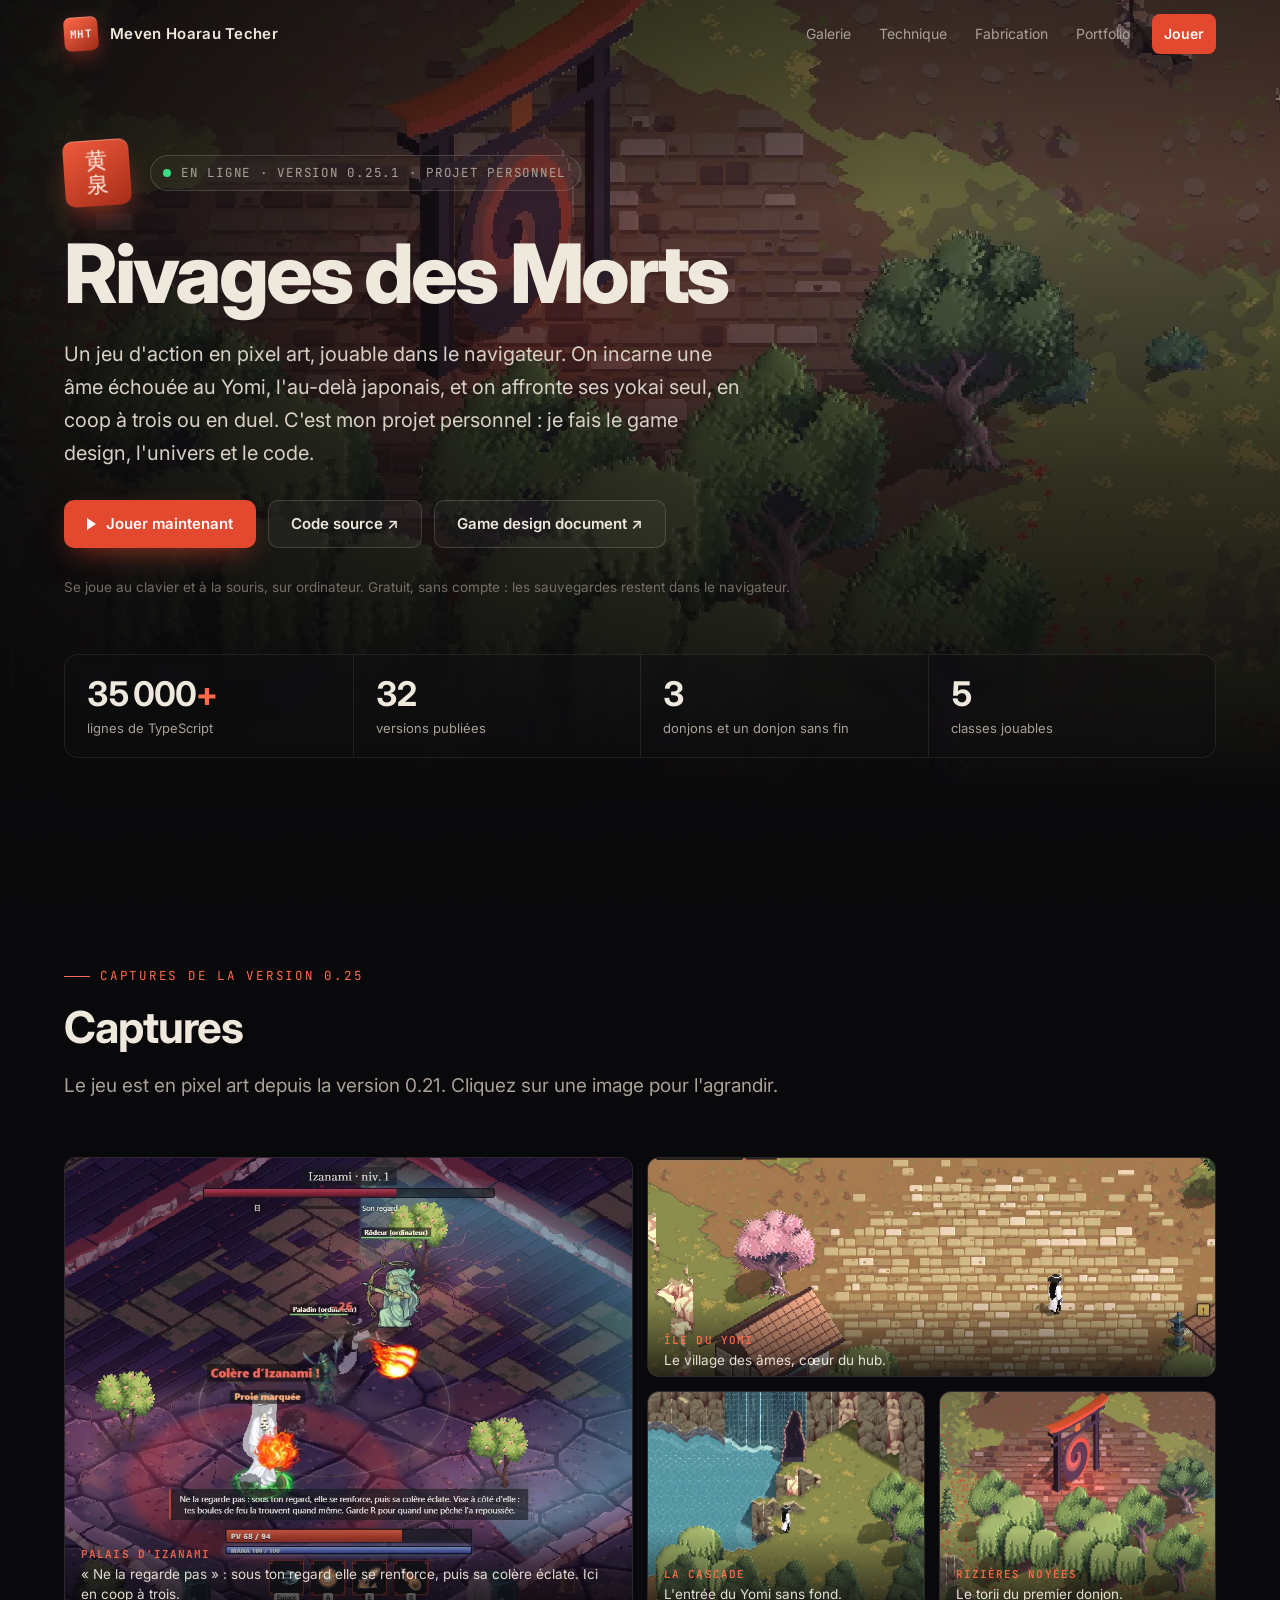
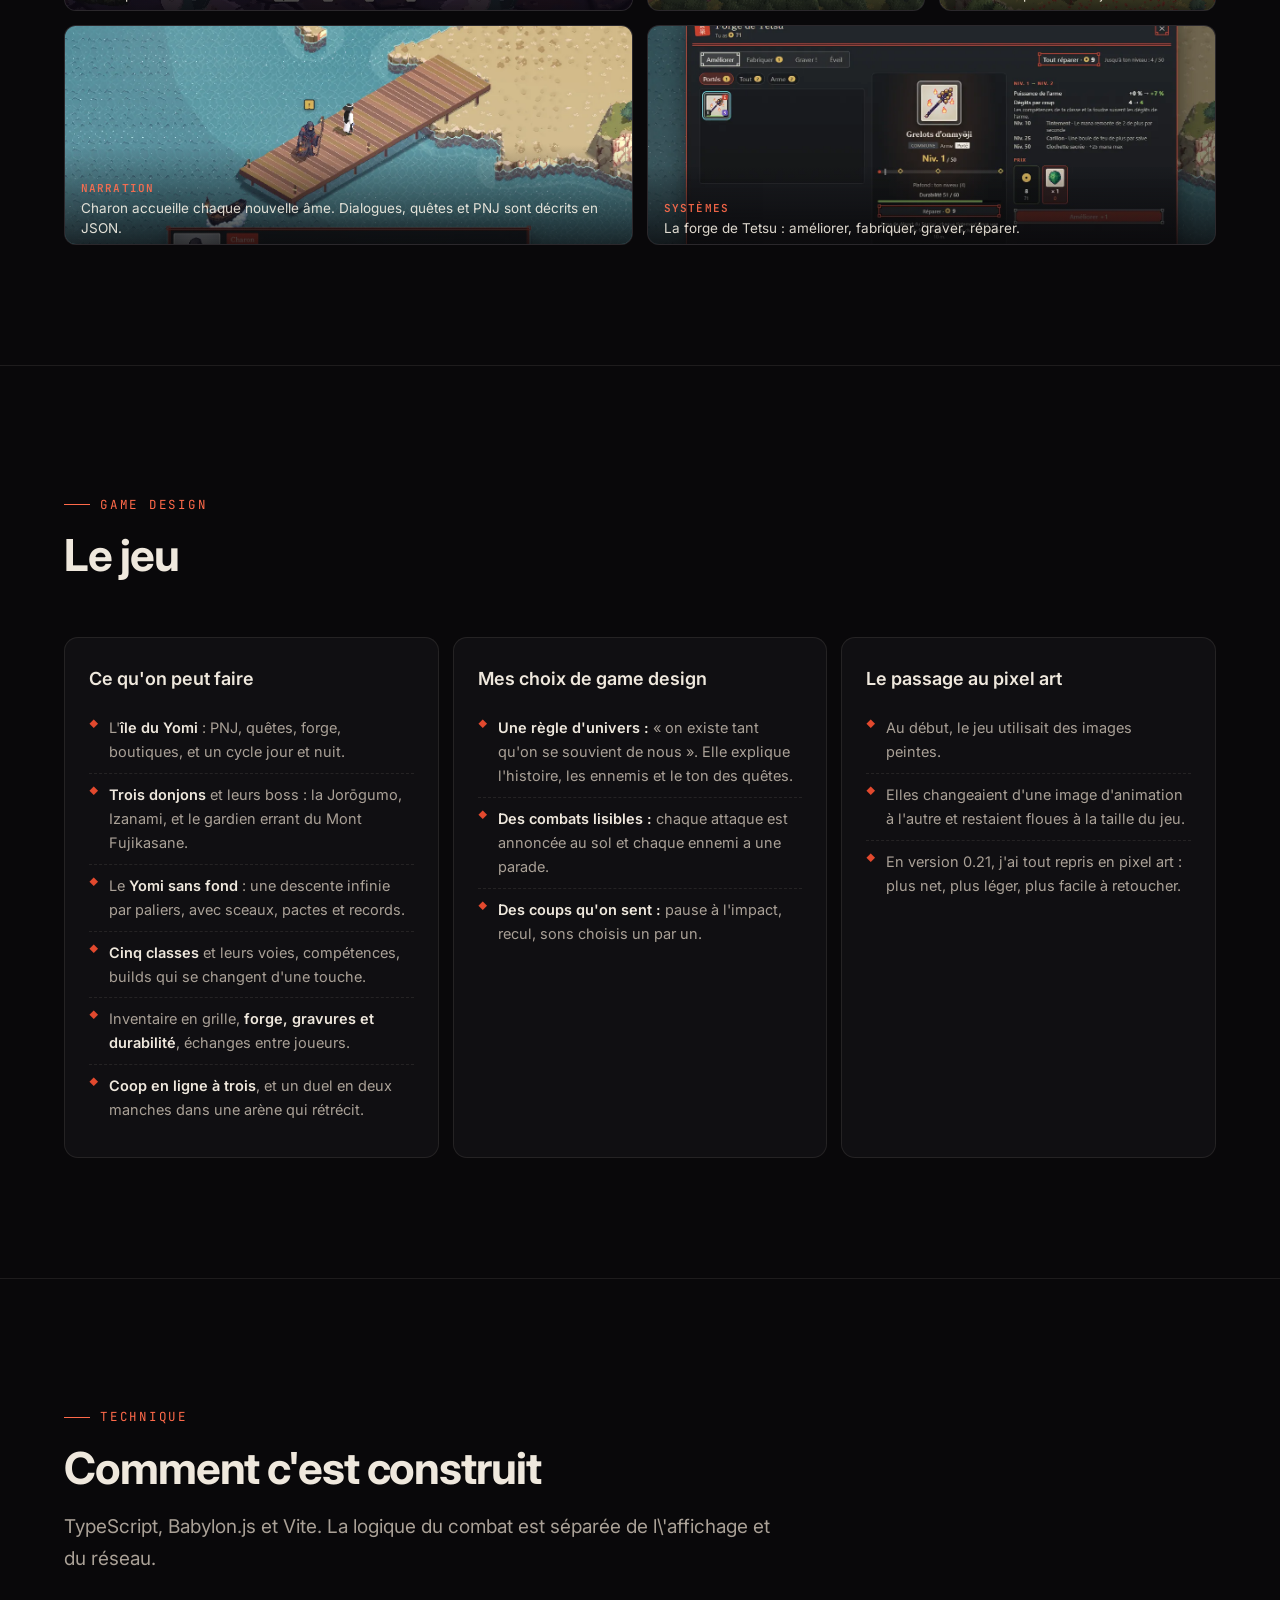
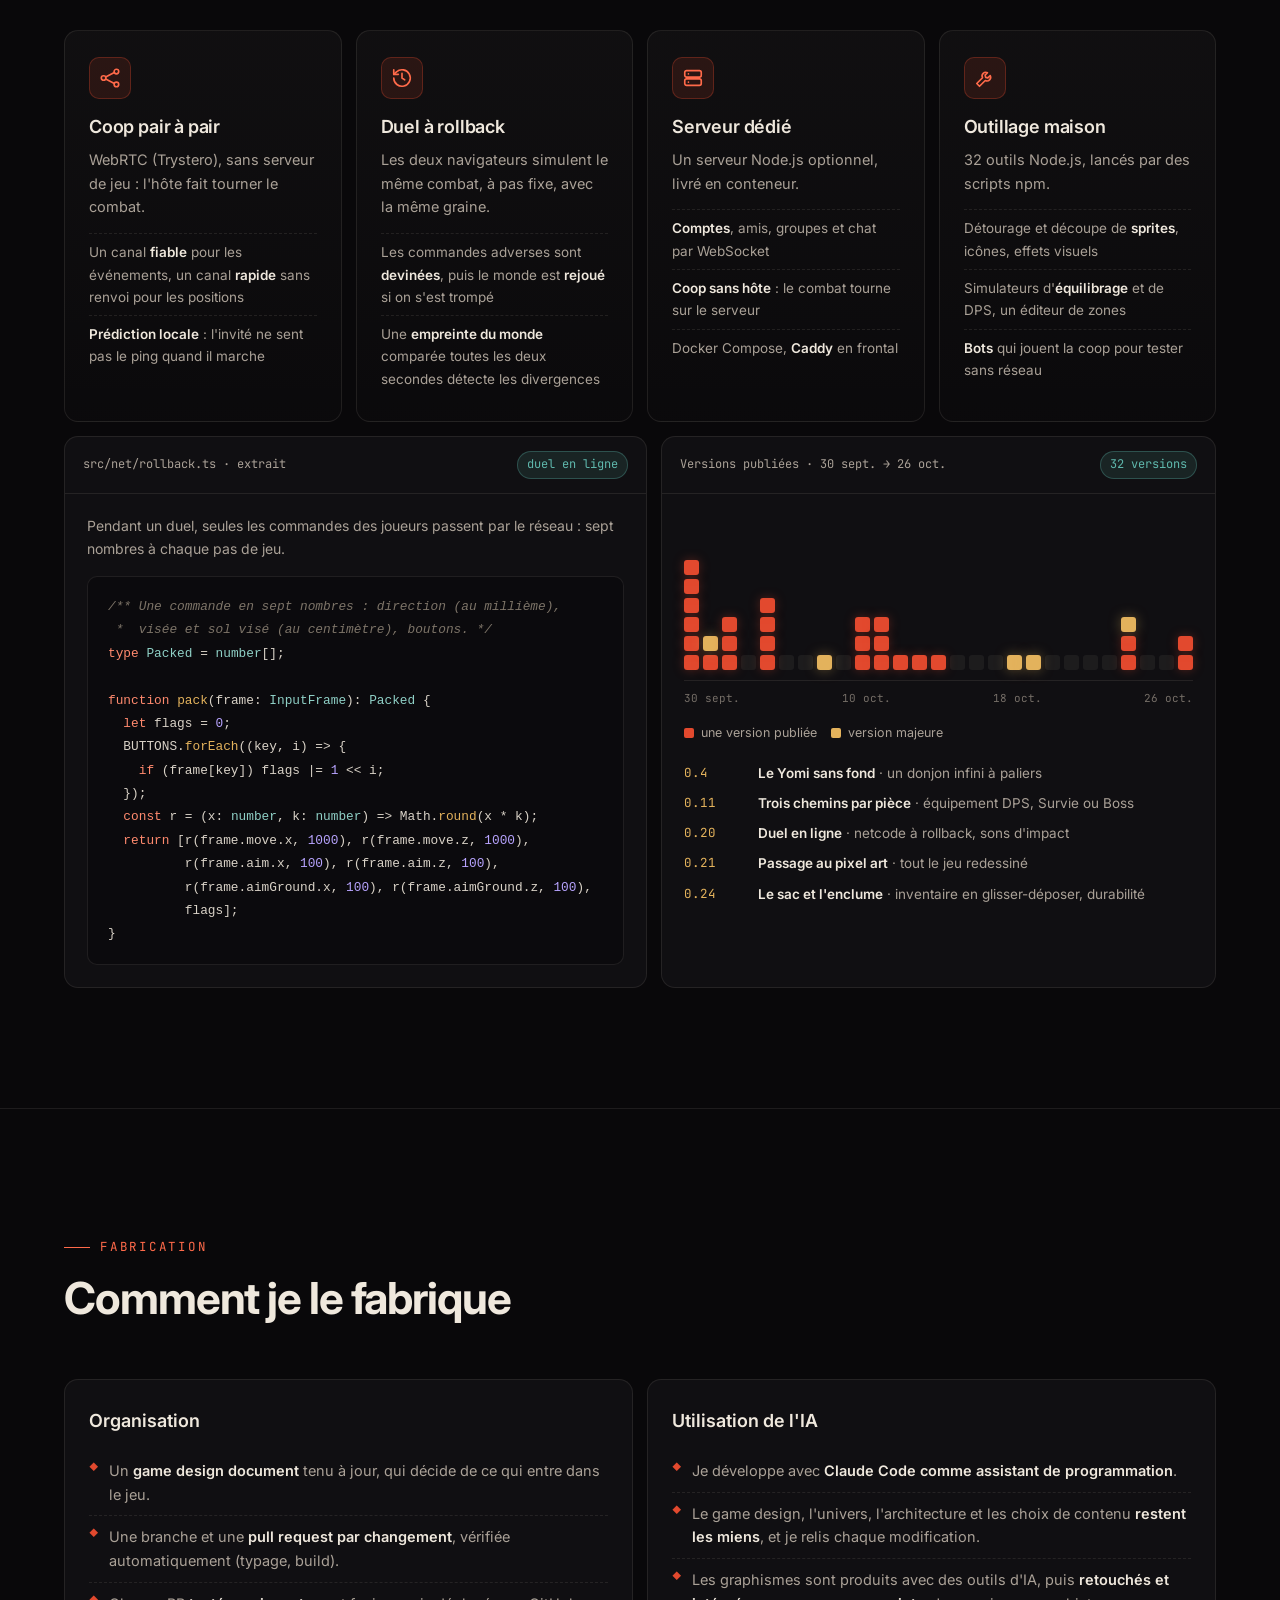
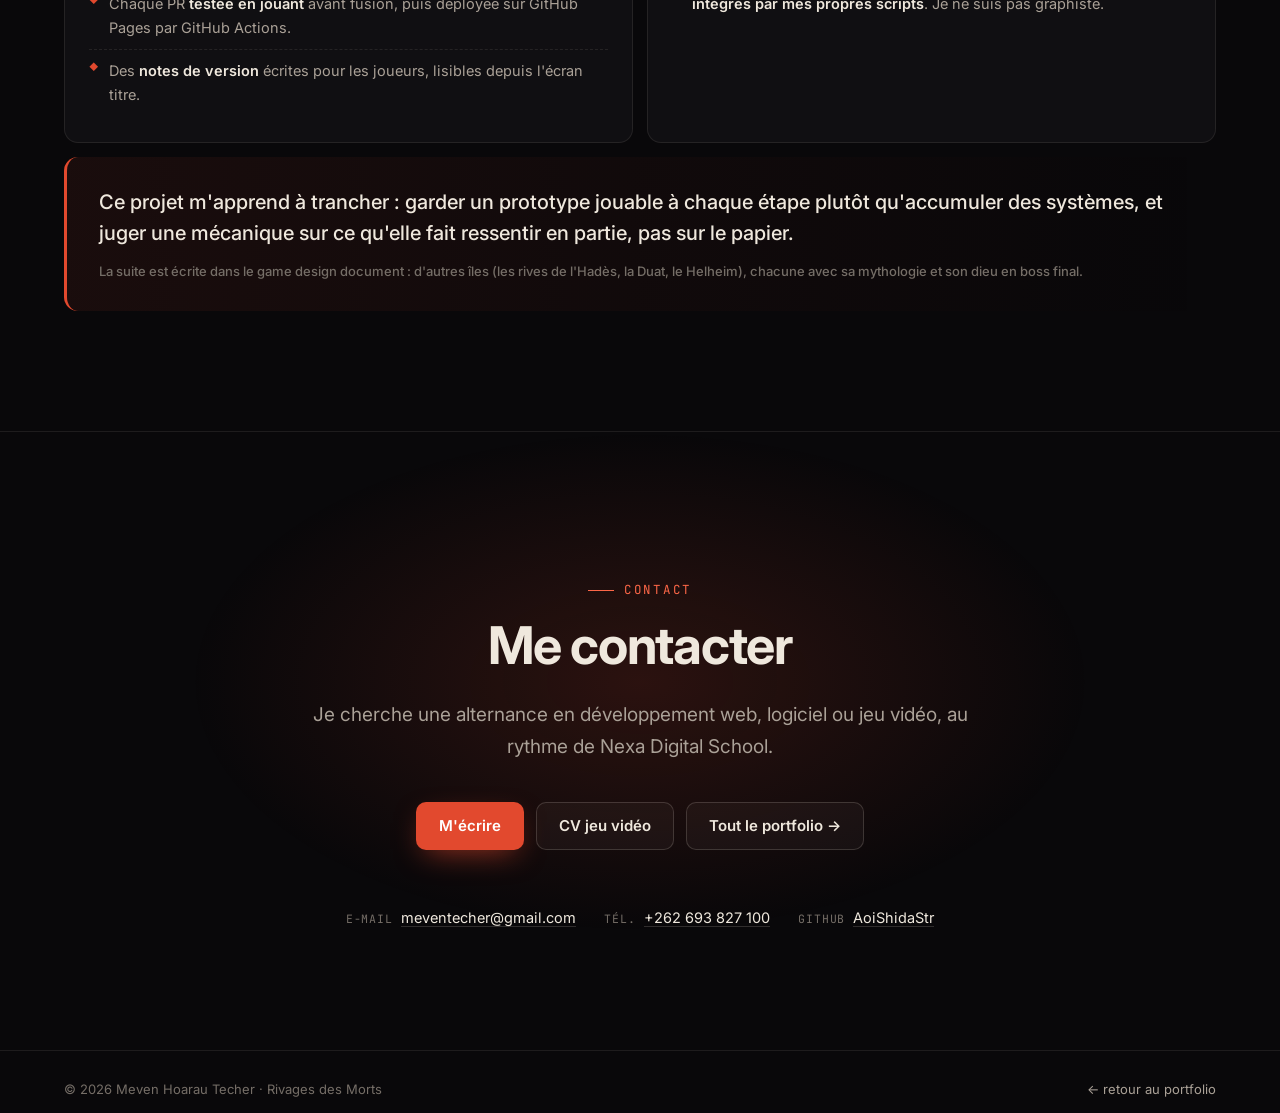
==== commit 16d8bafd: "contenu: textes plus courts et plus simples, police Inter, parcours sans Erasmus Co-Authored-By: Cla" ====
--- a/rivages.html
+++ b/rivages.html
@@ -21,7 +21,7 @@
 
   <link rel="preconnect" href="https://fonts.googleapis.com">
   <link rel="preconnect" href="https://fonts.gstatic.com" crossorigin>
-  <link href="https://fonts.googleapis.com/css2?family=Fraunces:ital,opsz,wght@0,9..144,400;0,9..144,600;0,9..144,700;0,9..144,800;1,9..144,400&family=Inter:wght@400;500;600&family=JetBrains+Mono:wght@400;600&display=swap" rel="stylesheet">
+  <link href="https://fonts.googleapis.com/css2?family=Inter:wght@400;500;600;700;800&family=JetBrains+Mono:wght@400;600&display=swap" rel="stylesheet">
   <link rel="preload" as="image" href="img/rivages/hero-torii.webp">
   <link rel="stylesheet" href="site.css">
 </head>
@@ -32,7 +32,7 @@
     <div class="wrap">
       <a class="brand" href="index.html" aria-label="Meven Hoarau Techer — accueil du portfolio">
         <span class="brand-seal" aria-hidden="true">MHT</span>
-        <span class="brand-name">Meven Hoarau Techer <span>· full-stack</span></span>
+        <span class="brand-name">Meven Hoarau Techer</span>
       </a>
       <nav aria-label="Navigation principale">
         <ul class="menu">
@@ -59,10 +59,9 @@
         </div>
         <h1 class="game-title fade-up d1" id="game-title">Rivages des Morts</h1>
         <p class="game-pitch fade-up d2">
-          Les au-delà de toutes les mythologies se sont effondrés les uns sur les autres. Tu incarnes une âme échouée
-          au Yomi, l'au-delà japonais, face à ses yokai et à ses dieux. Un <strong>action-RPG de donjon en pixel art isométrique,
-          jouable dans le navigateur</strong>, en coop en ligne jusqu'à trois ou en duel. J'en porte le game design, l'univers
-          et tout le développement.
+          Un jeu d'action en pixel art, jouable dans le navigateur. On incarne une âme échouée au Yomi, l'au-delà japonais,
+          et on affronte ses yokai seul, en coop à trois ou en duel. C'est mon projet personnel : je fais le game design,
+          l'univers et le code.
         </p>
         <div class="hero-cta fade-up d3">
           <a class="btn btn-primary btn-play" href="https://aoishidastr.github.io/rivages-des-morts/" target="_blank" rel="noopener">Jouer maintenant<span class="sr-only"> (nouvel onglet)</span></a>
@@ -72,11 +71,10 @@
         <p class="game-note fade-up d4">Se joue au clavier et à la souris, sur ordinateur. Gratuit, sans compte : les sauvegardes restent dans le navigateur.</p>
 
         <dl class="stats game-stats fade-up d5" aria-label="Le projet en chiffres">
-          <div class="stat"><dt class="sr-only">TypeScript</dt><dd style="margin:0"><span class="stat-num" data-count="35000">35 000<span class="u">+</span></span><span class="stat-label">lignes de TypeScript, jeu et serveur</span></dd></div>
-          <div class="stat"><dt class="sr-only">Outillage</dt><dd style="margin:0"><span class="stat-num" data-count="15000">15 000</span><span class="stat-label">lignes d'outillage Node.js</span></dd></div>
-          <div class="stat"><dt class="sr-only">Pull requests</dt><dd style="margin:0"><span class="stat-num" data-count="73">73</span><span class="stat-label">pull requests fusionnées</span></dd></div>
-          <div class="stat"><dt class="sr-only">Versions</dt><dd style="margin:0"><span class="stat-num" data-count="32">32</span><span class="stat-label">versions en quatre semaines</span></dd></div>
-          <div class="stat"><dt class="sr-only">Boss</dt><dd style="margin:0"><span class="stat-num" data-count="3">3</span><span class="stat-label">boss à phases, un donjon sans fin</span></dd></div>
+          <div class="stat"><dt class="sr-only">TypeScript</dt><dd style="margin:0"><span class="stat-num" data-count="35000">35 000<span class="u">+</span></span><span class="stat-label">lignes de TypeScript</span></dd></div>
+          <div class="stat"><dt class="sr-only">Versions</dt><dd style="margin:0"><span class="stat-num" data-count="32">32</span><span class="stat-label">versions publiées</span></dd></div>
+          <div class="stat"><dt class="sr-only">Donjons</dt><dd style="margin:0"><span class="stat-num" data-count="3">3</span><span class="stat-label">donjons et un donjon sans fin</span></dd></div>
+          <div class="stat"><dt class="sr-only">Classes</dt><dd style="margin:0"><span class="stat-num" data-count="5">5</span><span class="stat-label">classes jouables</span></dd></div>
         </dl>
       </div>
     </section>
@@ -86,8 +84,8 @@
       <div class="wrap">
         <div class="section-head reveal">
           <p class="eyebrow">Captures de la version 0.25</p>
-          <h2 class="h2" id="galerie-title">Le jeu, <em>tel qu'il est aujourd'hui.</em></h2>
-          <p class="lede">Depuis la version 0.21, tout le jeu est en pixel art : l'île, ses habitants, les yokai, les héros et les objets. Cliquer sur une capture pour l'agrandir.</p>
+          <h2 class="h2" id="galerie-title">Captures</h2>
+          <p class="lede">Le jeu est en pixel art depuis la version 0.21. Cliquez sur une image pour l'agrandir.</p>
         </div>
         <div class="bento bento--game reveal" id="gallery">
           <figure class="shot shot--a">
@@ -129,11 +127,11 @@
       <div class="wrap">
         <div class="section-head reveal">
           <p class="eyebrow">Game design</p>
-          <h2 class="h2" id="contenu-title">Ce qu'on y joue, <em>et pourquoi c'est ainsi.</em></h2>
+          <h2 class="h2" id="contenu-title">Le jeu</h2>
         </div>
         <div class="feature-grid">
           <article class="feature reveal">
-            <h3>Jouable aujourd'hui</h3>
+            <h3>Ce qu'on peut faire</h3>
             <ul>
               <li>L'<strong>île du Yomi</strong> : PNJ, quêtes, forge, boutiques, et un cycle jour et nuit.</li>
               <li><strong>Trois donjons</strong> et leurs boss : la Jorōgumo, Izanami, et le gardien errant du Mont Fujikasane.</li>
@@ -144,21 +142,19 @@
             </ul>
           </article>
           <article class="feature reveal reveal-d1">
-            <h3>Décisions de conception</h3>
-            <ul>
-              <li><strong>Une règle d'univers qui produit du gameplay.</strong> « On existe tant qu'on se souvient de nous » explique l'effondrement, les ennemis, la rareté des reliques et le ton des quêtes.</li>
-              <li><strong>Lisibilité avant tout.</strong> Chaque attaque s'annonce au sol, chaque ennemi a un contre, et le bord de chaque arène se voit.</li>
-              <li><strong>Le ressenti d'abord.</strong> Pause d'impact, recul, sons choisis un par un : un coup doit se sentir.</li>
-              <li><strong>Corriger vite.</strong> La 0.25.0 jetait les joueurs trop loin dans le Yomi : corrigé le jour même en 0.25.1.</li>
+            <h3>Mes choix de game design</h3>
+            <ul>
+              <li><strong>Une règle d'univers :</strong> « on existe tant qu'on se souvient de nous ». Elle explique l'histoire, les ennemis et le ton des quêtes.</li>
+              <li><strong>Des combats lisibles :</strong> chaque attaque est annoncée au sol et chaque ennemi a une parade.</li>
+              <li><strong>Des coups qu'on sent :</strong> pause à l'impact, recul, sons choisis un par un.</li>
             </ul>
           </article>
           <article class="feature reveal reveal-d2">
-            <h3>Savoir jeter</h3>
-            <ul>
-              <li>En version 0.21, j'ai <strong>abandonné tout le style peint</strong> pour passer au pixel art.</li>
-              <li>Les planches peintes <strong>dérivaient</strong> d'une image à l'autre (visage, taille, tenue) et restaient floues à la taille du jeu.</li>
-              <li>Le pixel art garde <strong>le même héros du premier au dernier pas</strong>, se retouche case par case et pèse moins lourd.</li>
-              <li>Un choix coûteux à court terme, fait parce qu'il servait le joueur.</li>
+            <h3>Le passage au pixel art</h3>
+            <ul>
+              <li>Au début, le jeu utilisait des images peintes.</li>
+              <li>Elles changeaient d'une image d'animation à l'autre et restaient floues à la taille du jeu.</li>
+              <li>En version 0.21, j'ai tout repris en pixel art : plus net, plus léger, plus facile à retoucher.</li>
             </ul>
           </article>
         </div>
@@ -169,9 +165,9 @@
     <section class="section" id="technique" aria-labelledby="tech-title">
       <div class="wrap">
         <div class="section-head reveal">
-          <p class="eyebrow">Sous le capot</p>
-          <h2 class="h2" id="tech-title">Une architecture <em>pensée pour durer.</em></h2>
-          <p class="lede">TypeScript strict, <strong>Babylon.js</strong> et Vite. La logique du combat ne dépend ni du rendu ni du réseau : le même monde tourne chez l'hôte, sur le serveur ou dans le rejeu d'un duel.</p>
+          <p class="eyebrow">Technique</p>
+          <h2 class="h2" id="tech-title">Comment c'est construit</h2>
+          <p class="lede">TypeScript, Babylon.js et Vite. La logique du combat est séparée de l\'affichage et du réseau.</p>
         </div>
 
         <div class="pillars" style="margin-top:0">
@@ -219,7 +215,7 @@
           <div class="panel reveal">
             <div class="panel-head"><span>src/net/rollback.ts · extrait</span><span class="tag">duel en ligne</span></div>
             <div class="panel-body">
-              <p class="panel-note">Seules les commandes transitent pendant un duel : <strong>sept entiers par pas</strong>. Direction et visée sont arrondies, neuf boutons tiennent dans un champ de bits.</p>
+              <p class="panel-note">Pendant un duel, seules les commandes des joueurs passent par le réseau : sept nombres à chaque pas de jeu.</p>
 <pre class="code" tabindex="0"><code><span class="c">/** Une commande en sept nombres : direction (au millième),
  *  visée et sol visé (au centimètre), boutons. */</span>
 <span class="k">type</span> <span class="t">Packed</span> = <span class="t">number</span>[];
@@ -238,7 +234,7 @@
             </div>
           </div>
           <div class="panel reveal reveal-d1">
-            <div class="panel-head"><span>Cadence de livraison · 30 sept. → 26 oct.</span><span class="tag">32 versions</span></div>
+            <div class="panel-head"><span>Versions publiées · 30 sept. → 26 oct.</span><span class="tag">32 versions</span></div>
             <div class="panel-body">
               <div class="cadence" id="cadence" role="img" aria-label="32 versions publiées entre le 30 septembre et le 26 octobre 2026, jusqu'à six le même jour."></div>
               <div class="cad-axis" aria-hidden="true"><span>30 sept.</span><span>10 oct.</span><span>18 oct.</span><span>26 oct.</span></div>
@@ -265,7 +261,7 @@
         </div>
         <div class="two-col" style="margin-top:0">
           <div class="feature reveal">
-            <h3>Un flux de travail de studio</h3>
+            <h3>Organisation</h3>
             <ul>
               <li>Un <strong>game design document</strong> tenu à jour, qui décide de ce qui entre dans le jeu.</li>
               <li>Une branche et une <strong>pull request par changement</strong>, vérifiée automatiquement (typage, build).</li>
@@ -274,13 +270,12 @@
             </ul>
           </div>
           <div class="feature reveal reveal-d1">
-            <h3>L'IA, à sa place</h3>
+            <h3>Utilisation de l'IA</h3>
             <ul>
               <li>Je développe avec <strong>Claude Code comme assistant de programmation</strong>.</li>
-              <li>Le game design, l'univers, l'équilibrage, l'architecture et le choix de ce qui entre dans le jeu <strong>restent les miens</strong>.</li>
-              <li>Les graphismes sont produits avec des outils d'IA, puis <strong>détourés, corrigés et intégrés par mes propres scripts</strong> : je ne me présente pas comme graphiste.</li>
-              <li>C'est ce qui permet à une seule personne de tenir ce rythme sans perdre la maîtrise du code.</li>
-            </ul>
+              <li>Le game design, l'univers, l'architecture et les choix de contenu <strong>restent les miens</strong>, et je relis chaque modification.</li>
+              <li>Les graphismes sont produits avec des outils d'IA, puis <strong>retouchés et intégrés par mes propres scripts</strong>. Je ne suis pas graphiste.</li>
+                          </ul>
           </div>
         </div>
         <blockquote class="quote reveal" style="margin-top:14px">
@@ -294,9 +289,9 @@
     <!-- Contact -->
     <section class="section contact" id="contact" aria-labelledby="contact-title">
       <div class="wrap">
-        <p class="eyebrow reveal">Alternance · Lyon ou télétravail · studios de jeu bienvenus</p>
-        <h2 class="h2 reveal" id="contact-title">Ce jeu vous a plu ? <em>Parlons de votre projet.</em></h2>
-        <p class="lede reveal">Je cherche une alternance en développement web, logiciel ou jeu vidéo, au rythme de Nexa Digital School. Disponible dès maintenant.</p>
+        <p class="eyebrow reveal">Contact</p>
+        <h2 class="h2 reveal" id="contact-title">Me contacter</h2>
+        <p class="lede reveal">Je cherche une alternance en développement web, logiciel ou jeu vidéo, au rythme de Nexa Digital School.</p>
         <div class="contact-actions reveal">
           <a class="btn btn-primary" href="mailto:meventecher@gmail.com?subject=Rivages%20des%20Morts%20%E2%80%94%20alternance">M'écrire</a>
           <a class="btn btn-ghost" href="docs/cv-jeu-video.pdf" download>CV jeu vidéo</a>
--- a/site.css
+++ b/site.css
@@ -20,7 +20,7 @@
   --teal: #5fb8ad;
   --violet: #9b86e0;
 
-  --f-display: 'Fraunces', 'Georgia', serif;
+  --f-display: 'Inter', system-ui, -apple-system, 'Segoe UI', sans-serif;
   --f-body: 'Inter', system-ui, -apple-system, 'Segoe UI', sans-serif;
   --f-mono: 'JetBrains Mono', ui-monospace, 'Cascadia Code', monospace;
   --f-jp: 'Yu Mincho', 'Hiragino Mincho ProN', 'Noto Serif JP', 'MS Mincho', serif;
@@ -123,13 +123,13 @@
 .live-dot { width: 8px; height: 8px; border-radius: 50%; background: #3ddc84; box-shadow: 0 0 0 0 rgba(61,220,132,.6); animation: pulse 2.2s infinite; }
 @keyframes pulse { 0% { box-shadow: 0 0 0 0 rgba(61,220,132,.55); } 70% { box-shadow: 0 0 0 10px rgba(61,220,132,0); } 100% { box-shadow: 0 0 0 0 rgba(61,220,132,0); } }
 .hero-title {
-  font-family: var(--f-display); font-weight: 700; font-variation-settings: 'opsz' 144;
-  font-size: clamp(46px, 4.9vw, 78px); line-height: .98; letter-spacing: -.012em; margin: 0 0 22px;
+  font-family: var(--f-display); font-weight: 800;
+  font-size: clamp(40px, 4.8vw, 64px); line-height: 1.05; letter-spacing: -.03em; margin: 0 0 20px;
 }
 .hero-title .line { display: block; overflow: hidden; padding-bottom: .06em; }
 .hero-title .line > span { display: inline-block; transform: translateY(105%); animation: rise 1s var(--ease) forwards; }
 .hero-title .line:nth-child(2) > span { animation-delay: .12s; }
-.hero-title em { font-style: italic; font-weight: 400; color: var(--red-hi); }
+.hero-title em { font-style: normal; color: var(--red-hi); }
 @keyframes rise { to { transform: none; } }
 .hero-role { font-size: clamp(17px, 1.6vw, 20px); margin: 0 0 16px; font-weight: 500; }
 .hero-role span { color: var(--muted); font-weight: 400; }
@@ -191,12 +191,12 @@
 /* chiffres */
 .stats {
   position: relative; z-index: 1; margin-top: 72px;
-  display: grid; grid-template-columns: repeat(5, 1fr); border: 1px solid var(--line); border-radius: var(--radius);
+  display: grid; grid-template-columns: repeat(4, 1fr); border: 1px solid var(--line); border-radius: var(--radius);
   background: rgba(16,15,18,.55); backdrop-filter: blur(6px);
 }
 .stat { padding: 22px 22px 20px; border-left: 1px solid var(--line); }
 .stat:first-child { border-left: 0; }
-.stat-num { display: block; font-family: var(--f-display); font-weight: 600; font-size: clamp(28px, 3.2vw, 40px); line-height: 1; letter-spacing: -.02em; font-variant-numeric: tabular-nums; }
+.stat-num { display: block; font-family: var(--f-display); font-weight: 700; font-size: clamp(26px, 2.8vw, 34px); line-height: 1; letter-spacing: -.03em; font-variant-numeric: tabular-nums; }
 .stat-num .u { color: var(--red-hi); }
 .stat-label { display: block; margin-top: 8px; font-size: 13px; color: var(--muted); line-height: 1.4; }
 
@@ -212,8 +212,8 @@
 .section + .section { border-top: 1px solid var(--line); }
 .eyebrow { display: inline-flex; align-items: center; gap: 10px; margin: 0 0 16px; font-family: var(--f-mono); font-size: 12.5px; letter-spacing: .14em; text-transform: uppercase; color: var(--red-hi); }
 .eyebrow::before { content: ''; width: 26px; height: 1px; background: currentColor; }
-.h2 { font-family: var(--f-display); font-weight: 600; font-variation-settings: 'opsz' 96; font-size: clamp(36px, 5vw, 64px); line-height: 1.04; letter-spacing: -.01em; margin: 0 0 22px; }
-.h2 em { font-style: italic; font-weight: 400; color: var(--muted); }
+.h2 { font-family: var(--f-display); font-weight: 700; font-size: clamp(30px, 3.6vw, 44px); line-height: 1.12; letter-spacing: -.025em; margin: 0 0 18px; }
+.h2 em { font-style: normal; color: var(--muted); }
 .lede { font-size: clamp(17px, 1.6vw, 19px); color: var(--muted); max-width: 720px; margin: 0; }
 .lede strong { color: var(--paper); font-weight: 600; }
 .section-head { margin-bottom: 56px; }
@@ -255,7 +255,7 @@
 .pillar:hover::before { opacity: 1; }
 .pillar-icon { width: 42px; height: 42px; border-radius: 10px; display: grid; place-items: center; margin-bottom: 18px; background: rgba(226,73,46,.12); color: var(--red-hi); border: 1px solid rgba(226,73,46,.3); }
 .pillar-icon svg { width: 22px; height: 22px; }
-.pillar h3 { font-family: var(--f-display); font-weight: 600; font-size: 22px; letter-spacing: -.01em; margin: 0 0 10px; line-height: 1.15; }
+.pillar h3 { font-family: var(--f-display); font-weight: 600; font-size: 18px; letter-spacing: -.01em; margin: 0 0 10px; line-height: 1.15; }
 .pillar p { font-size: 14.5px; color: var(--muted); margin: 0 0 14px; }
 .pillar ul { list-style: none; margin: 0; padding: 0; font-size: 13.5px; color: var(--muted); }
 .pillar li { padding: 7px 0; border-top: 1px dashed var(--line); }
@@ -332,7 +332,7 @@
 .card:hover { border-color: var(--line-2); transform: translateY(-4px); background: var(--ink-2); }
 .card-top { display: flex; align-items: center; justify-content: space-between; gap: 10px; margin-bottom: 18px; font-family: var(--f-mono); font-size: 11.5px; letter-spacing: .06em; text-transform: uppercase; color: var(--faint); }
 .card-glyph { width: 40px; height: 40px; border-radius: 10px; display: grid; place-items: center; font-family: var(--f-mono); font-weight: 600; font-size: 13px; color: var(--c, var(--red-hi)); background: color-mix(in srgb, var(--c, var(--red)) 14%, transparent); border: 1px solid color-mix(in srgb, var(--c, var(--red)) 35%, transparent); }
-.card h3 { font-family: var(--f-display); font-weight: 600; font-size: 22px; line-height: 1.15; letter-spacing: -.01em; margin: 0 0 10px; }
+.card h3 { font-family: var(--f-display); font-weight: 600; font-size: 18px; line-height: 1.15; letter-spacing: -.01em; margin: 0 0 10px; }
 .card p { color: var(--muted); font-size: 14.5px; margin: 0 0 18px; flex: 1; }
 .card .chips { margin: 0 0 18px; }
 .card-actions { display: flex; flex-wrap: wrap; gap: 8px; }
@@ -348,7 +348,7 @@
 .step { padding: 28px 24px; border-left: 1px solid var(--line); background: var(--ink-1); position: relative; }
 .step:first-child { border-left: 0; }
 .step::before { counter-increment: step; content: '0' counter(step); display: block; font-family: var(--f-mono); font-size: 12px; color: var(--red-hi); margin-bottom: 26px; }
-.step h3 { font-family: var(--f-display); font-weight: 600; font-size: 22px; margin: 0 0 10px; }
+.step h3 { font-family: var(--f-display); font-weight: 600; font-size: 18px; margin: 0 0 10px; }
 .step p { font-size: 14px; color: var(--muted); margin: 0; }
 .step p b { color: var(--paper); font-weight: 600; }
 .ai-note {
@@ -382,7 +382,7 @@
 .tl p { margin: 0; color: var(--muted); font-size: 14px; }
 .highlights { display: grid; gap: 14px; align-content: start; }
 .hl { padding: 22px 24px; border-radius: var(--radius); border: 1px solid var(--line); background: var(--ink-1); }
-.hl-big { font-family: var(--f-display); font-weight: 600; font-size: 44px; line-height: 1; letter-spacing: -.02em; }
+.hl-big { font-family: var(--f-display); font-weight: 700; font-size: 40px; line-height: 1; letter-spacing: -.03em; }
 .hl-big small { font-size: 18px; color: var(--muted); font-weight: 400; }
 .hl p { margin: 8px 0 0; color: var(--muted); font-size: 14px; }
 .hl p strong { color: var(--paper); }
@@ -403,7 +403,7 @@
 /* ── Contact ───────────────────────────────────────────────── */
 .contact { text-align: center; padding: 140px 0 120px; overflow: hidden; }
 .contact::before { content: ''; position: absolute; left: 50%; top: 0; width: 900px; height: 500px; transform: translateX(-50%); background: radial-gradient(closest-side, rgba(226,73,46,.16), transparent); pointer-events: none; }
-.contact .h2 { font-size: clamp(40px, 6.4vw, 88px); max-width: 980px; margin: 0 auto 24px; position: relative; }
+.contact .h2 { font-size: clamp(32px, 4.2vw, 52px); max-width: 980px; margin: 0 auto 24px; position: relative; }
 .contact .lede { margin: 0 auto 40px; position: relative; }
 .contact-actions { display: flex; flex-wrap: wrap; justify-content: center; gap: 12px; position: relative; }
 .contact-list { list-style: none; margin: 56px auto 0; padding: 0; display: flex; flex-wrap: wrap; justify-content: center; gap: 10px 28px; font-size: 14.5px; color: var(--muted); position: relative; }
@@ -426,7 +426,7 @@
 .sheet-close { position: absolute; top: 14px; right: 14px; width: 38px; height: 38px; border-radius: 10px; border: 1px solid var(--line-2); background: var(--ink-2); color: var(--paper); cursor: pointer; font-size: 16px; }
 .sheet-close:hover { border-color: var(--red); }
 .sheet .s-type { font-family: var(--f-mono); font-size: 12px; color: var(--red-hi); letter-spacing: .06em; text-transform: uppercase; margin: 0 0 8px; }
-.sheet h2 { font-family: var(--f-display); font-weight: 700; font-size: 34px; letter-spacing: -.02em; line-height: 1.05; margin: 0 0 20px; }
+.sheet h2 { font-family: var(--f-display); font-weight: 700; font-size: 28px; letter-spacing: -.02em; line-height: 1.05; margin: 0 0 20px; }
 .sheet h3 { font-size: 12.5px; font-family: var(--f-mono); letter-spacing: .1em; text-transform: uppercase; color: var(--faint); margin: 24px 0 8px; font-weight: 600; }
 .sheet p, .sheet li { color: var(--muted); font-size: 15px; }
 .sheet p { margin: 0; }
@@ -449,7 +449,7 @@
 @keyframes kenburns { from { transform: scale(1.08) translate(0, 0); } to { transform: scale(1.16) translate(-2%, -1.5%); } }
 .game-hero-bg::after { content: ''; position: absolute; inset: 0; background: linear-gradient(to top, var(--ink-0) 4%, rgba(9,8,10,.72) 42%, rgba(9,8,10,.35) 75%, rgba(9,8,10,.6)), linear-gradient(to right, rgba(9,8,10,.85), transparent 70%); }
 .game-hero .wrap { position: relative; z-index: 1; }
-.game-title { font-family: var(--f-display); font-weight: 700; font-size: clamp(50px, 8vw, 116px); line-height: .95; letter-spacing: -.015em; margin: 0 0 22px; }
+.game-title { font-family: var(--f-display); font-weight: 800; font-size: clamp(42px, 6.4vw, 84px); line-height: 1.02; letter-spacing: -.035em; margin: 0 0 22px; }
 .game-head { display: flex; align-items: center; flex-wrap: wrap; gap: 14px 20px; margin-bottom: 26px; }
 .game-head .kicker { margin: 0; }
 .game-seal { flex: none; width: 66px; height: 66px; display: grid; place-items: center; margin: 0; border-radius: 10px; background: linear-gradient(150deg, #ef5a3c, #a72d18); color: #fff2ea; font-family: var(--f-jp); font-size: 22px; line-height: 1.08; text-align: center; transform: rotate(-4deg); box-shadow: 0 14px 30px -10px rgba(226,73,46,.7), inset 0 1px 0 rgba(255,255,255,.3); }
@@ -459,13 +459,13 @@
 .game-stats { margin-top: 56px; }
 .feature-grid { display: grid; grid-template-columns: repeat(3, 1fr); gap: 14px; }
 .feature { padding: 26px 24px; border-radius: var(--radius); border: 1px solid var(--line); background: var(--ink-1); }
-.feature h3 { font-family: var(--f-display); font-weight: 600; font-size: 22px; margin: 0 0 14px; }
+.feature h3 { font-family: var(--f-display); font-weight: 600; font-size: 18px; margin: 0 0 14px; }
 .feature ul { list-style: none; margin: 0; padding: 0; }
 .feature li { position: relative; padding: 9px 0 9px 20px; border-top: 1px dashed var(--line); font-size: 14.5px; color: var(--muted); }
 .feature li:first-child { border-top: 0; }
 .feature li::before { content: '◆'; position: absolute; left: 0; top: 10px; color: var(--red); font-size: 9px; }
 .feature li strong { color: var(--paper); font-weight: 600; }
-.quote { margin: 0; padding: 30px 32px; border-radius: var(--radius); border-left: 3px solid var(--red); background: linear-gradient(90deg, rgba(226,73,46,.08), transparent); font-family: var(--f-display); font-size: clamp(20px, 2.2vw, 26px); line-height: 1.35; font-style: italic; }
+.quote { margin: 0; padding: 30px 32px; border-radius: var(--radius); border-left: 3px solid var(--red); background: linear-gradient(90deg, rgba(226,73,46,.08), transparent); font-family: var(--f-display); font-size: clamp(17px, 1.7vw, 20px); line-height: 1.55; font-weight: 500; }
 .quote cite { display: block; margin-top: 12px; font-family: var(--f-body); font-style: normal; font-size: 13px; color: var(--faint); }
 .two-col { display: grid; grid-template-columns: 1fr 1fr; gap: 14px; margin-top: 14px; }
 
@@ -474,9 +474,6 @@
   .hero-grid { grid-template-columns: 1fr; gap: 64px; }
   .hero-visual { max-width: 760px; }
   .game-window { transform: none; }
-  .stats { grid-template-columns: repeat(3, 1fr); }
-  .stat:nth-child(4) { border-left: 0; }
-  .stat:nth-child(n+4) { border-top: 1px solid var(--line); }
   .pillars, .skills { grid-template-columns: repeat(2, 1fr); }
   .steps { grid-template-columns: repeat(2, 1fr); }
   .step:nth-child(3) { border-left: 0; }
@@ -498,7 +495,6 @@
   .stat { border-left: 0 !important; border-top: 1px solid var(--line); padding: 18px 16px; }
   .stat:nth-child(even) { border-left: 1px solid var(--line) !important; }
   .stat:nth-child(-n+2) { border-top: 0; }
-  .stat:last-child { grid-column: span 2; }
   .seal { width: 64px; height: 64px; font-size: 21px; right: -6px; bottom: -18px; }
   .play-chip { display: none; }
   .bento { grid-template-columns: 1fr 1fr; grid-auto-rows: 150px; gap: 10px; }
@@ -528,3 +524,5 @@
   .marquee-track { animation: none; }
 }
 .lightbox p b { color: var(--red-hi); margin-right: 8px; font-family: var(--f-mono); font-size: 12px; letter-spacing: .08em; text-transform: uppercase; }
+.steps--3 { grid-template-columns: repeat(3, 1fr); }
+@media (max-width: 720px) { .steps--3 { grid-template-columns: 1fr; } }
